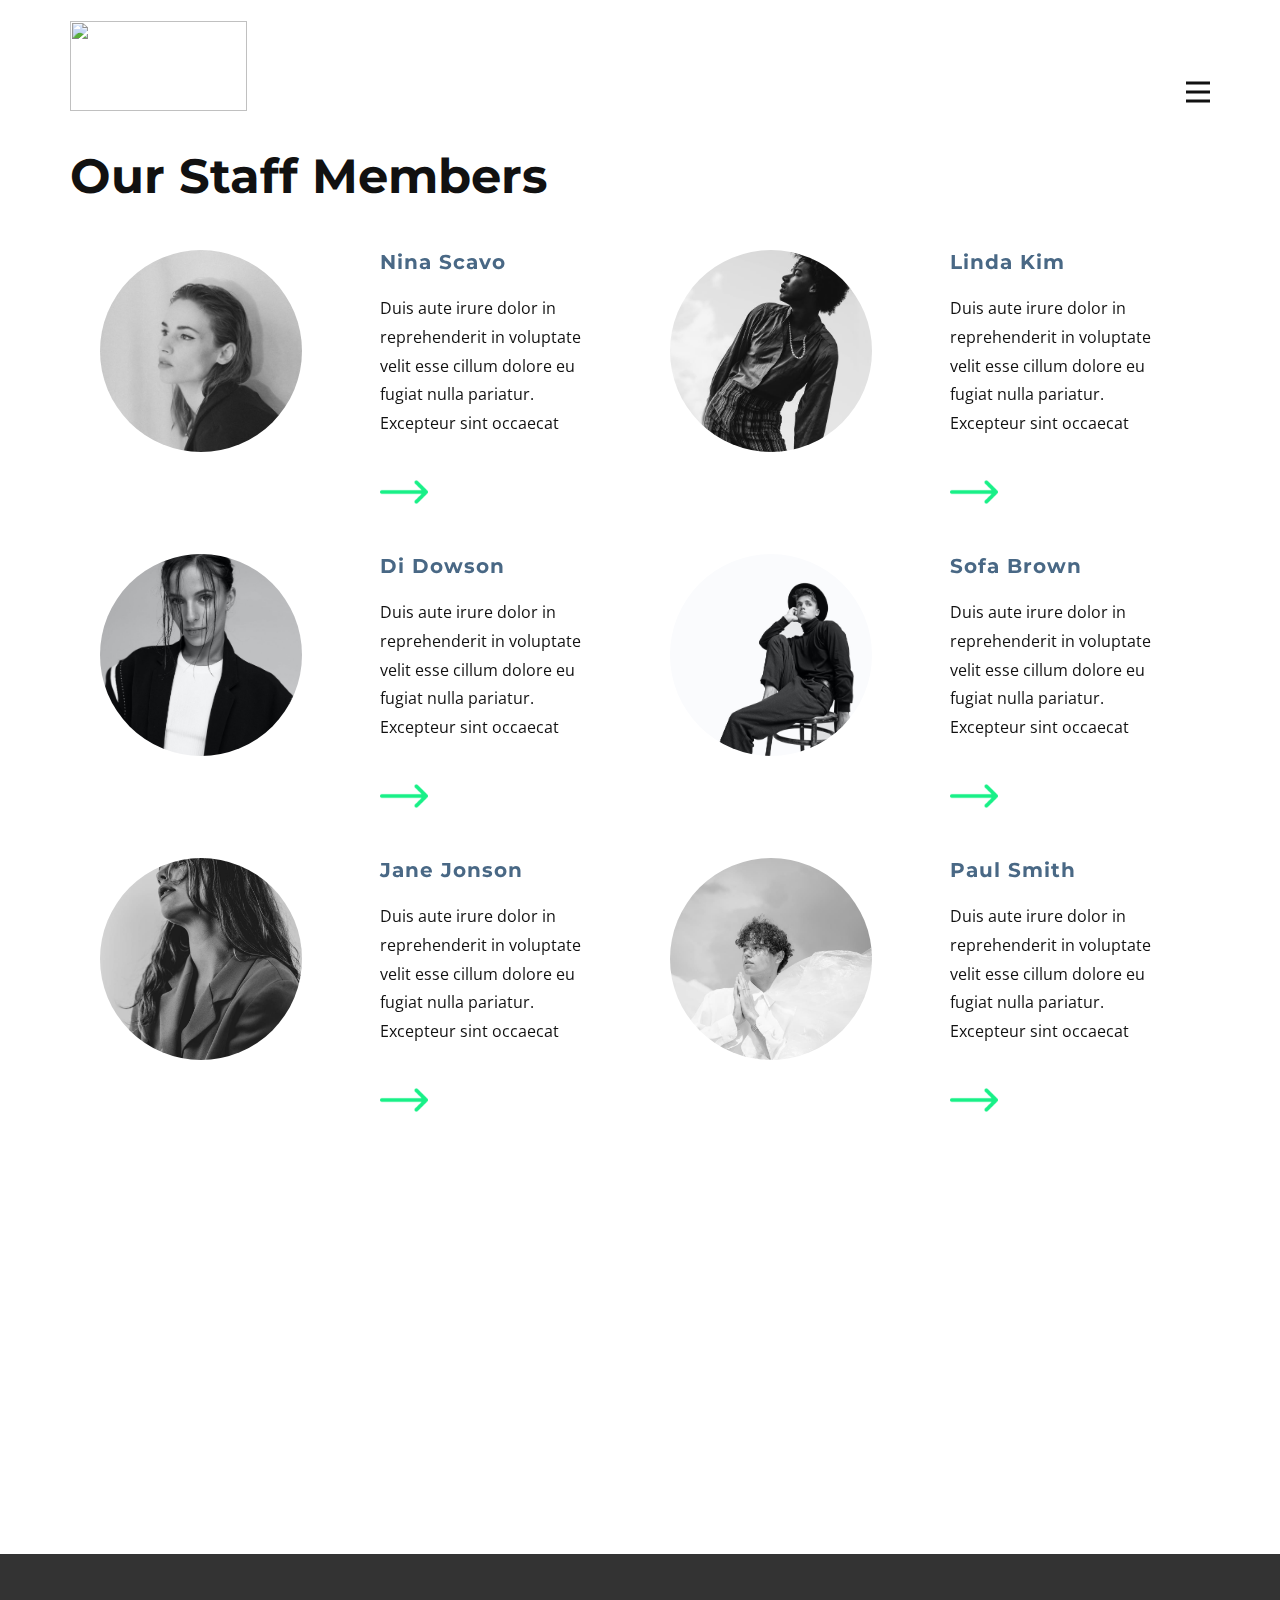
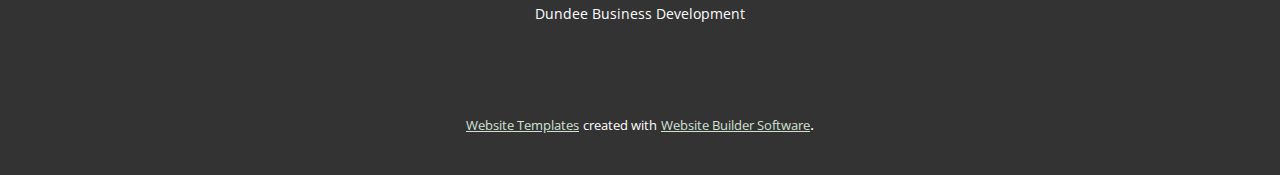
==== About.html @ 6e5a9475 "Dundee and angus college web dundee business dev" ====
<!DOCTYPE html>
<html style="font-size: 16px;" lang="en"><head>
    <meta name="viewport" content="width=device-width, initial-scale=1.0">
    <meta charset="utf-8">
    <meta name="keywords" content="Our Staff Members">
    <meta name="description" content="">
    <title>About</title>
    <link rel="stylesheet" href="nicepage.css" media="screen">
<link rel="stylesheet" href="About.css" media="screen">
    <script class="u-script" type="text/javascript" src="jquery-1.9.1.min.js" defer=""></script>
    <script class="u-script" type="text/javascript" src="nicepage.js" defer=""></script>
    <meta name="generator" content="Nicepage 6.5.8, nicepage.com">
    <link id="u-theme-google-font" rel="stylesheet" href="https://fonts.googleapis.com/css?family=Montserrat:100,100i,200,200i,300,300i,400,400i,500,500i,600,600i,700,700i,800,800i,900,900i|Open+Sans:300,300i,400,400i,500,500i,600,600i,700,700i,800,800i">
    <link id="u-page-google-font" rel="stylesheet" href="https://fonts.googleapis.com/css?family=Montserrat:100,100i,200,200i,300,300i,400,400i,500,500i,600,600i,700,700i,800,800i,900,900i">
    
    
    
    
    <script type="application/ld+json">{
		"@context": "http://schema.org",
		"@type": "Organization",
		"name": "DundeeBusinessDev",
		"logo": "#"
}</script>
    <meta name="theme-color" content="#537459">
    <meta property="og:title" content="About">
    <meta property="og:description" content="">
    <meta property="og:type" content="website">
  <meta data-intl-tel-input-cdn-path="intlTelInput/"></head>
  <body data-path-to-root="./" data-include-products="false" class="u-body u-xl-mode" data-lang="en"><header class="u-clearfix u-header u-header" id="sec-abe3"><div class="u-clearfix u-sheet u-sheet-1">
        <a href="https://nicepage.com" class="u-image u-logo u-image-1" data-image-width="707" data-image-height="357">
          <img src="#" class="u-logo-image u-logo-image-1">
        </a>
        <nav class="u-menu u-menu-hamburger u-offcanvas u-menu-1" data-responsive-from="XL">
          <div class="menu-collapse" style="font-size: 1rem; letter-spacing: 0px; font-weight: 700;">
            <a class="u-button-style u-custom-border u-custom-border-color u-custom-borders u-custom-left-right-menu-spacing u-custom-padding-bottom u-custom-text-color u-custom-text-hover-color u-custom-top-bottom-menu-spacing u-nav-link u-text-active-palette-1-base u-text-hover-palette-2-base" href="#">
              <svg class="u-svg-link" viewBox="0 0 24 24"><use xlink:href="#menu-hamburger"></use></svg>
              <svg class="u-svg-content" version="1.1" id="menu-hamburger" viewBox="0 0 16 16" x="0px" y="0px" xmlns:xlink="http://www.w3.org/1999/xlink" xmlns="http://www.w3.org/2000/svg"><g><rect y="1" width="16" height="2"></rect><rect y="7" width="16" height="2"></rect><rect y="13" width="16" height="2"></rect>
</g></svg>
            </a>
          </div>
          <div class="u-nav-container">
            <ul class="u-nav u-spacing-20 u-unstyled u-nav-1"><li class="u-nav-item"><a class="u-button-style u-nav-link u-text-active-palette-1-base u-text-grey-90 u-text-hover-palette-2-base" href="Home.html" style="padding: 10px;">Home</a>
</li><li class="u-nav-item"><a class="u-button-style u-nav-link u-text-active-palette-1-base u-text-grey-90 u-text-hover-palette-2-base" href="About.html" style="padding: 10px;">About</a>
</li><li class="u-nav-item"><a class="u-button-style u-nav-link u-text-active-palette-1-base u-text-grey-90 u-text-hover-palette-2-base" href="Contact.html" style="padding: 10px;">Contact</a>
</li></ul>
          </div>
          <div class="u-nav-container-collapse">
            <div class="u-black u-container-style u-inner-container-layout u-opacity u-opacity-95 u-sidenav">
              <div class="u-inner-container-layout u-sidenav-overflow">
                <div class="u-menu-close"></div>
                <ul class="u-align-center u-nav u-popupmenu-items u-unstyled u-nav-2"><li class="u-nav-item"><a class="u-button-style u-nav-link" href="Home.html">Home</a>
</li><li class="u-nav-item"><a class="u-button-style u-nav-link" href="About.html">About</a>
</li><li class="u-nav-item"><a class="u-button-style u-nav-link" href="Contact.html">Contact</a>
</li></ul>
              </div>
            </div>
            <div class="u-black u-menu-overlay u-opacity u-opacity-70"></div>
          </div>
        </nav>
      </div></header>
    <section class="u-align-center u-clearfix u-section-1" id="carousel_723b">
      <div class="u-clearfix u-sheet u-sheet-1">
        <h1 class="u-text u-text-default u-text-1">Our Staff Members</h1>
        <div class="u-expanded-width u-list u-list-1">
          <div class="u-repeater u-repeater-1">
            <div class="u-container-style u-list-item u-repeater-item" data-animation-name="flipIn" data-animation-duration="2000" data-animation-direction="X">
              <div class="u-container-layout u-similar-container u-container-layout-1">
                <div alt="" class="u-image u-image-circle u-image-1" data-image-width="864" data-image-height="1080"></div>
                <div class="u-container-style u-expanded-width-lg u-expanded-width-md u-expanded-width-sm u-expanded-width-xs u-group u-shape-rectangle u-group-1">
                  <div class="u-container-layout u-valign-middle u-container-layout-2">
                    <h4 class="u-custom-font u-font-montserrat u-text u-text-palette-4-base u-text-2">Nina Scavo</h4>
                    <p class="u-text u-text-3">Duis aute irure dolor in reprehenderit in voluptate velit esse cillum dolore eu fugiat nulla pariatur. Excepteur sint occaecat</p><span class="u-file-icon u-icon u-text-palette-4-base u-icon-1" data-animation-name="" data-animation-duration="0" data-animation-delay="0" data-animation-direction=""><img src="images/545682-1b494265.png" alt=""></span>
                  </div>
                </div>
              </div>
            </div>
            <div class="u-container-style u-list-item u-repeater-item" data-animation-name="flipIn" data-animation-duration="2000" data-animation-direction="X">
              <div class="u-container-layout u-similar-container u-container-layout-3">
                <div alt="" class="u-image u-image-circle u-image-2" data-image-width="563" data-image-height="750"></div>
                <div class="u-container-style u-expanded-width-lg u-expanded-width-md u-expanded-width-sm u-expanded-width-xs u-group u-shape-rectangle u-group-2">
                  <div class="u-container-layout u-valign-middle u-container-layout-4">
                    <h4 class="u-custom-font u-font-montserrat u-text u-text-palette-4-base u-text-4">Linda Kim</h4>
                    <p class="u-text u-text-5">Duis aute irure dolor in reprehenderit in voluptate velit esse cillum dolore eu fugiat nulla pariatur. Excepteur sint occaecat</p><span class="u-file-icon u-icon u-text-palette-4-base u-icon-2"><img src="images/545682-1b494265.png" alt=""></span>
                  </div>
                </div>
              </div>
            </div>
            <div class="u-container-style u-list-item u-repeater-item" data-animation-name="flipIn" data-animation-duration="2000" data-animation-direction="X">
              <div class="u-container-layout u-similar-container u-container-layout-5">
                <div alt="" class="u-image u-image-circle u-image-3" data-image-width="1001" data-image-height="1500"></div>
                <div class="u-container-style u-expanded-width-lg u-expanded-width-md u-expanded-width-sm u-expanded-width-xs u-group u-shape-rectangle u-group-3">
                  <div class="u-container-layout u-valign-middle u-container-layout-6">
                    <h4 class="u-custom-font u-font-montserrat u-text u-text-palette-4-base u-text-6">Di Dowson</h4>
                    <p class="u-text u-text-7">Duis aute irure dolor in reprehenderit in voluptate velit esse cillum dolore eu fugiat nulla pariatur. Excepteur sint occaecat</p><span class="u-file-icon u-icon u-text-palette-4-base u-icon-3" data-animation-name="" data-animation-duration="0" data-animation-delay="0" data-animation-direction=""><img src="images/545682-1b494265.png" alt=""></span>
                  </div>
                </div>
              </div>
            </div>
            <div class="u-container-style u-list-item u-repeater-item" data-animation-name="flipIn" data-animation-duration="2000" data-animation-direction="X">
              <div class="u-container-layout u-similar-container u-container-layout-7">
                <div alt="" class="u-image u-image-circle u-image-4" data-image-width="1642" data-image-height="1080"></div>
                <div class="u-container-style u-expanded-width-lg u-expanded-width-md u-expanded-width-sm u-expanded-width-xs u-group u-shape-rectangle u-group-4">
                  <div class="u-container-layout u-valign-middle u-container-layout-8">
                    <h4 class="u-custom-font u-font-montserrat u-text u-text-palette-4-base u-text-8">Sofa Brown</h4>
                    <p class="u-text u-text-9">Duis aute irure dolor in reprehenderit in voluptate velit esse cillum dolore eu fugiat nulla pariatur. Excepteur sint occaecat</p><span class="u-file-icon u-icon u-text-palette-4-base u-icon-4" data-animation-name="" data-animation-duration="0" data-animation-delay="0" data-animation-direction=""><img src="images/545682-1b494265.png" alt=""></span>
                  </div>
                </div>
              </div>
            </div>
            <div class="u-container-style u-list-item u-repeater-item" data-animation-name="flipIn" data-animation-duration="2000" data-animation-direction="X">
              <div class="u-container-layout u-similar-container u-container-layout-9">
                <div alt="" class="u-image u-image-circle u-image-5" data-image-width="720" data-image-height="1080"></div>
                <div class="u-container-style u-expanded-width-lg u-expanded-width-md u-expanded-width-sm u-expanded-width-xs u-group u-shape-rectangle u-group-5">
                  <div class="u-container-layout u-valign-middle u-container-layout-10">
                    <h4 class="u-custom-font u-font-montserrat u-text u-text-palette-4-base u-text-10">Jane Jonson</h4>
                    <p class="u-text u-text-11">Duis aute irure dolor in reprehenderit in voluptate velit esse cillum dolore eu fugiat nulla pariatur. Excepteur sint occaecat</p><span class="u-file-icon u-icon u-text-palette-4-base u-icon-5" data-animation-name="" data-animation-duration="0" data-animation-delay="0" data-animation-direction=""><img src="images/545682-1b494265.png" alt=""></span>
                  </div>
                </div>
              </div>
            </div>
            <div class="u-container-style u-list-item u-repeater-item" data-animation-name="flipIn" data-animation-duration="2000" data-animation-direction="X">
              <div class="u-container-layout u-similar-container u-container-layout-11">
                <div alt="" class="u-image u-image-circle u-image-6" data-image-width="720" data-image-height="1080"></div>
                <div class="u-container-style u-expanded-width-lg u-expanded-width-md u-expanded-width-sm u-expanded-width-xs u-group u-shape-rectangle u-group-6">
                  <div class="u-container-layout u-valign-middle u-container-layout-12">
                    <h4 class="u-custom-font u-font-montserrat u-text u-text-palette-4-base u-text-12">Paul Smith</h4>
                    <p class="u-text u-text-13">Duis aute irure dolor in reprehenderit in voluptate velit esse cillum dolore eu fugiat nulla pariatur. Excepteur sint occaecat</p><span class="u-file-icon u-icon u-text-palette-4-base u-icon-6" data-animation-name="" data-animation-duration="0" data-animation-delay="0" data-animation-direction=""><img src="images/545682-1b494265.png" alt=""></span>
                  </div>
                </div>
              </div>
            </div>
          </div>
        </div>
      </div>
    </section>
    <section class="u-clearfix u-section-2" id="sec-4dc0">
      <div class="u-clearfix u-sheet u-sheet-1"></div>
    </section>
    
    
    
    <footer class="u-align-center u-clearfix u-footer u-grey-80 u-footer" id="sec-b559"><div class="u-clearfix u-sheet u-valign-middle u-sheet-1">
        <p class="u-small-text u-text u-text-variant u-text-1">Dundee Business Development</p>
      </div></footer>
    <section class="u-backlink u-clearfix u-grey-80">
      <a class="u-link" href="https://nicepage.com/website-templates" target="_blank">
        <span>Website Templates</span>
      </a>
      <p class="u-text">
        <span>created with</span>
      </p>
      <a class="u-link" href="" target="_blank">
        <span>Website Builder Software</span>
      </a>. 
    </section>
  
</body></html>
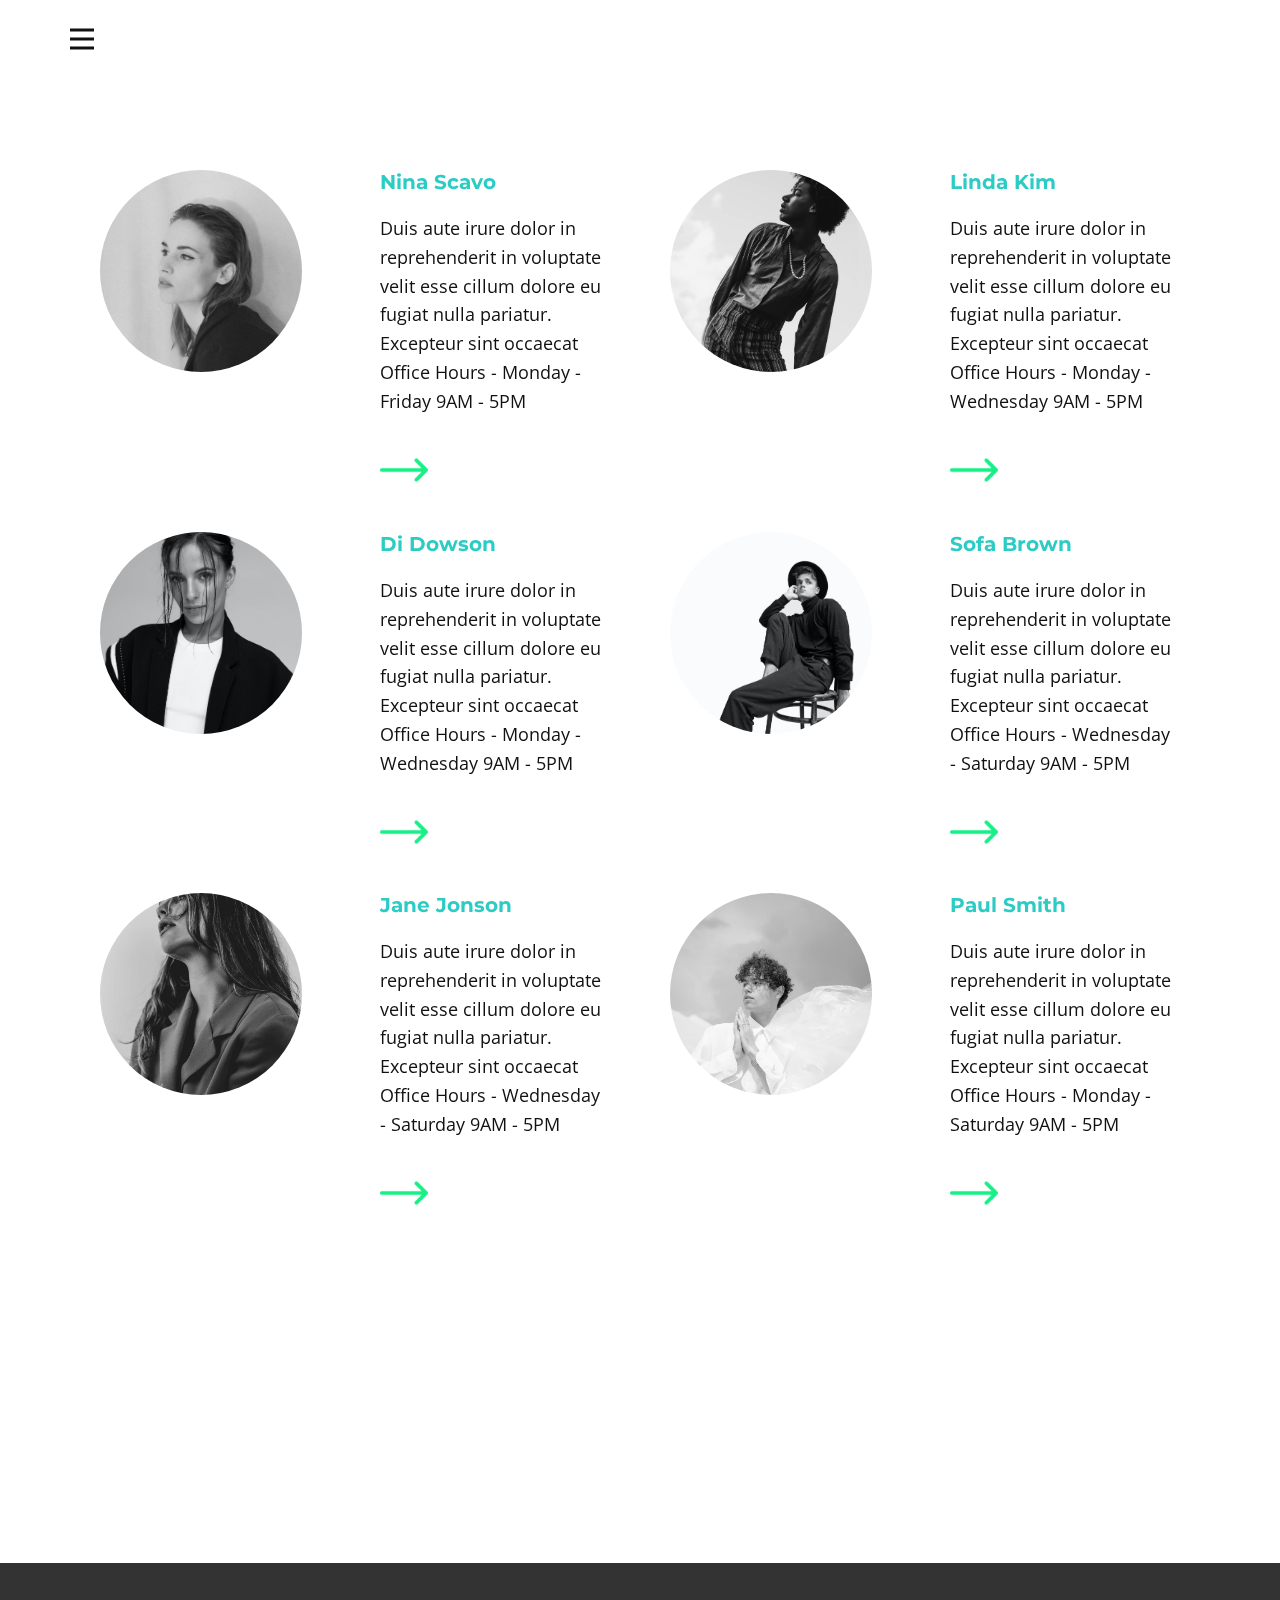
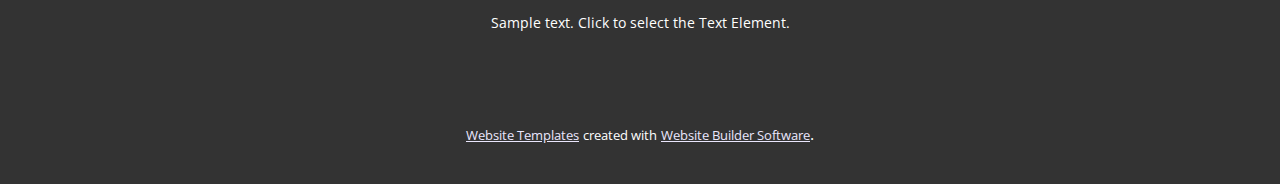
==== commit 2d2bef58: "Web page" ====
--- a/About.html
+++ b/About.html
@@ -2,15 +2,15 @@
 <html style="font-size: 16px;" lang="en"><head>
     <meta name="viewport" content="width=device-width, initial-scale=1.0">
     <meta charset="utf-8">
-    <meta name="keywords" content="Our Staff Members">
+    <meta name="keywords" content="">
     <meta name="description" content="">
     <title>About</title>
     <link rel="stylesheet" href="nicepage.css" media="screen">
 <link rel="stylesheet" href="About.css" media="screen">
     <script class="u-script" type="text/javascript" src="jquery-1.9.1.min.js" defer=""></script>
     <script class="u-script" type="text/javascript" src="nicepage.js" defer=""></script>
-    <meta name="generator" content="Nicepage 6.5.8, nicepage.com">
-    <link id="u-theme-google-font" rel="stylesheet" href="https://fonts.googleapis.com/css?family=Montserrat:100,100i,200,200i,300,300i,400,400i,500,500i,600,600i,700,700i,800,800i,900,900i|Open+Sans:300,300i,400,400i,500,500i,600,600i,700,700i,800,800i">
+    <meta name="generator" content="Nicepage 6.5.9, nicepage.com">
+    <link id="u-theme-google-font" rel="stylesheet" href="https://fonts.googleapis.com/css?family=Roboto:100,100i,300,300i,400,400i,500,500i,700,700i,900,900i|Open+Sans:300,300i,400,400i,500,500i,600,600i,700,700i,800,800i">
     <link id="u-page-google-font" rel="stylesheet" href="https://fonts.googleapis.com/css?family=Montserrat:100,100i,200,200i,300,300i,400,400i,500,500i,600,600i,700,700i,800,800i,900,900i">
     
     
@@ -19,30 +19,25 @@
     <script type="application/ld+json">{
 		"@context": "http://schema.org",
 		"@type": "Organization",
-		"name": "DundeeBusinessDev",
-		"logo": "#"
+		"name": ""
 }</script>
-    <meta name="theme-color" content="#537459">
+    <meta name="theme-color" content="#411ae7">
     <meta property="og:title" content="About">
-    <meta property="og:description" content="">
     <meta property="og:type" content="website">
   <meta data-intl-tel-input-cdn-path="intlTelInput/"></head>
-  <body data-path-to-root="./" data-include-products="false" class="u-body u-xl-mode" data-lang="en"><header class="u-clearfix u-header u-header" id="sec-abe3"><div class="u-clearfix u-sheet u-sheet-1">
-        <a href="https://nicepage.com" class="u-image u-logo u-image-1" data-image-width="707" data-image-height="357">
-          <img src="#" class="u-logo-image u-logo-image-1">
-        </a>
+  <body data-path-to-root="./" data-include-products="false" class="u-body u-xl-mode" data-lang="en"><header class="u-clearfix u-container-align-left u-header u-header" id="sec-204b"><div class="u-clearfix u-sheet u-sheet-1">
         <nav class="u-menu u-menu-hamburger u-offcanvas u-menu-1" data-responsive-from="XL">
-          <div class="menu-collapse" style="font-size: 1rem; letter-spacing: 0px; font-weight: 700;">
-            <a class="u-button-style u-custom-border u-custom-border-color u-custom-borders u-custom-left-right-menu-spacing u-custom-padding-bottom u-custom-text-color u-custom-text-hover-color u-custom-top-bottom-menu-spacing u-nav-link u-text-active-palette-1-base u-text-hover-palette-2-base" href="#">
+          <div class="menu-collapse" style="font-size: 1rem; letter-spacing: 0px;">
+            <a class="u-button-style u-custom-left-right-menu-spacing u-custom-padding-bottom u-custom-text-active-color u-custom-text-hover-color u-custom-top-bottom-menu-spacing u-nav-link u-text-active-palette-1-base u-text-hover-palette-2-base" href="#">
               <svg class="u-svg-link" viewBox="0 0 24 24"><use xlink:href="#menu-hamburger"></use></svg>
               <svg class="u-svg-content" version="1.1" id="menu-hamburger" viewBox="0 0 16 16" x="0px" y="0px" xmlns:xlink="http://www.w3.org/1999/xlink" xmlns="http://www.w3.org/2000/svg"><g><rect y="1" width="16" height="2"></rect><rect y="7" width="16" height="2"></rect><rect y="13" width="16" height="2"></rect>
 </g></svg>
             </a>
           </div>
           <div class="u-nav-container">
-            <ul class="u-nav u-spacing-20 u-unstyled u-nav-1"><li class="u-nav-item"><a class="u-button-style u-nav-link u-text-active-palette-1-base u-text-grey-90 u-text-hover-palette-2-base" href="Home.html" style="padding: 10px;">Home</a>
-</li><li class="u-nav-item"><a class="u-button-style u-nav-link u-text-active-palette-1-base u-text-grey-90 u-text-hover-palette-2-base" href="About.html" style="padding: 10px;">About</a>
-</li><li class="u-nav-item"><a class="u-button-style u-nav-link u-text-active-palette-1-base u-text-grey-90 u-text-hover-palette-2-base" href="Contact.html" style="padding: 10px;">Contact</a>
+            <ul class="u-nav u-unstyled u-nav-1"><li class="u-nav-item"><a class="u-button-style u-nav-link u-text-active-palette-1-light-2 u-text-hover-palette-1-light-1" href="Home.html" style="padding: 10px 20px;">Home</a>
+</li><li class="u-nav-item"><a class="u-button-style u-nav-link u-text-active-palette-1-light-2 u-text-hover-palette-1-light-1" href="About.html" style="padding: 10px 20px;">About</a>
+</li><li class="u-nav-item"><a class="u-button-style u-nav-link u-text-active-palette-1-light-2 u-text-hover-palette-1-light-1" href="Contact-Us.html" style="padding: 10px 20px;">Contact Us</a>
 </li></ul>
           </div>
           <div class="u-nav-container-collapse">
@@ -51,7 +46,7 @@
                 <div class="u-menu-close"></div>
                 <ul class="u-align-center u-nav u-popupmenu-items u-unstyled u-nav-2"><li class="u-nav-item"><a class="u-button-style u-nav-link" href="Home.html">Home</a>
 </li><li class="u-nav-item"><a class="u-button-style u-nav-link" href="About.html">About</a>
-</li><li class="u-nav-item"><a class="u-button-style u-nav-link" href="Contact.html">Contact</a>
+</li><li class="u-nav-item"><a class="u-button-style u-nav-link" href="Contact-Us.html">Contact Us</a>
 </li></ul>
               </div>
             </div>
@@ -59,18 +54,18 @@
           </div>
         </nav>
       </div></header>
-    <section class="u-align-center u-clearfix u-section-1" id="carousel_723b">
+    <section class="u-align-center u-clearfix u-section-1" id="carousel_9b79">
       <div class="u-clearfix u-sheet u-sheet-1">
-        <h1 class="u-text u-text-default u-text-1">Our Staff Members</h1>
         <div class="u-expanded-width u-list u-list-1">
           <div class="u-repeater u-repeater-1">
             <div class="u-container-style u-list-item u-repeater-item" data-animation-name="flipIn" data-animation-duration="2000" data-animation-direction="X">
               <div class="u-container-layout u-similar-container u-container-layout-1">
                 <div alt="" class="u-image u-image-circle u-image-1" data-image-width="864" data-image-height="1080"></div>
                 <div class="u-container-style u-expanded-width-lg u-expanded-width-md u-expanded-width-sm u-expanded-width-xs u-group u-shape-rectangle u-group-1">
-                  <div class="u-container-layout u-valign-middle u-container-layout-2">
-                    <h4 class="u-custom-font u-font-montserrat u-text u-text-palette-4-base u-text-2">Nina Scavo</h4>
-                    <p class="u-text u-text-3">Duis aute irure dolor in reprehenderit in voluptate velit esse cillum dolore eu fugiat nulla pariatur. Excepteur sint occaecat</p><span class="u-file-icon u-icon u-text-palette-4-base u-icon-1" data-animation-name="" data-animation-duration="0" data-animation-delay="0" data-animation-direction=""><img src="images/545682-1b494265.png" alt=""></span>
+                  <div class="u-container-layout u-container-layout-2">
+                    <h4 class="u-custom-font u-font-montserrat u-text u-text-palette-4-base u-text-1">Nina Scavo</h4>
+                    <p class="u-text u-text-2">Duis aute irure dolor in reprehenderit in voluptate velit esse cillum dolore eu fugiat nulla pariatur. Excepteur sint occaecat<br>Office Hours - Monday - Friday 9AM - 5PM
+                    </p><span class="u-file-icon u-icon u-text-palette-4-base u-icon-1" data-animation-name="" data-animation-duration="0" data-animation-delay="0" data-animation-direction=""><img src="images/545682-1b494265.png" alt=""></span>
                   </div>
                 </div>
               </div>
@@ -79,9 +74,10 @@
               <div class="u-container-layout u-similar-container u-container-layout-3">
                 <div alt="" class="u-image u-image-circle u-image-2" data-image-width="563" data-image-height="750"></div>
                 <div class="u-container-style u-expanded-width-lg u-expanded-width-md u-expanded-width-sm u-expanded-width-xs u-group u-shape-rectangle u-group-2">
-                  <div class="u-container-layout u-valign-middle u-container-layout-4">
-                    <h4 class="u-custom-font u-font-montserrat u-text u-text-palette-4-base u-text-4">Linda Kim</h4>
-                    <p class="u-text u-text-5">Duis aute irure dolor in reprehenderit in voluptate velit esse cillum dolore eu fugiat nulla pariatur. Excepteur sint occaecat</p><span class="u-file-icon u-icon u-text-palette-4-base u-icon-2"><img src="images/545682-1b494265.png" alt=""></span>
+                  <div class="u-container-layout u-container-layout-4">
+                    <h4 class="u-custom-font u-font-montserrat u-text u-text-palette-4-base u-text-3">Linda Kim</h4>
+                    <p class="u-text u-text-4">Duis aute irure dolor in reprehenderit in voluptate velit esse cillum dolore eu fugiat nulla pariatur. Excepteur sint occaecat<br>Office Hours - Monday - Wednesday 9AM - 5PM
+                    </p><span class="u-file-icon u-icon u-text-palette-4-base u-icon-2"><img src="images/545682-1b494265.png" alt=""></span>
                   </div>
                 </div>
               </div>
@@ -90,9 +86,10 @@
               <div class="u-container-layout u-similar-container u-container-layout-5">
                 <div alt="" class="u-image u-image-circle u-image-3" data-image-width="1001" data-image-height="1500"></div>
                 <div class="u-container-style u-expanded-width-lg u-expanded-width-md u-expanded-width-sm u-expanded-width-xs u-group u-shape-rectangle u-group-3">
-                  <div class="u-container-layout u-valign-middle u-container-layout-6">
-                    <h4 class="u-custom-font u-font-montserrat u-text u-text-palette-4-base u-text-6">Di Dowson</h4>
-                    <p class="u-text u-text-7">Duis aute irure dolor in reprehenderit in voluptate velit esse cillum dolore eu fugiat nulla pariatur. Excepteur sint occaecat</p><span class="u-file-icon u-icon u-text-palette-4-base u-icon-3" data-animation-name="" data-animation-duration="0" data-animation-delay="0" data-animation-direction=""><img src="images/545682-1b494265.png" alt=""></span>
+                  <div class="u-container-layout u-container-layout-6">
+                    <h4 class="u-custom-font u-font-montserrat u-text u-text-palette-4-base u-text-5">Di Dowson</h4>
+                    <p class="u-text u-text-6">Duis aute irure dolor in reprehenderit in voluptate velit esse cillum dolore eu fugiat nulla pariatur. Excepteur sint occaecat<br>Office Hours - Monday - Wednesday 9AM - 5PM<br>
+                    </p><span class="u-file-icon u-icon u-text-palette-4-base u-icon-3" data-animation-name="" data-animation-duration="0" data-animation-delay="0" data-animation-direction=""><img src="images/545682-1b494265.png" alt=""></span>
                   </div>
                 </div>
               </div>
@@ -101,9 +98,10 @@
               <div class="u-container-layout u-similar-container u-container-layout-7">
                 <div alt="" class="u-image u-image-circle u-image-4" data-image-width="1642" data-image-height="1080"></div>
                 <div class="u-container-style u-expanded-width-lg u-expanded-width-md u-expanded-width-sm u-expanded-width-xs u-group u-shape-rectangle u-group-4">
-                  <div class="u-container-layout u-valign-middle u-container-layout-8">
-                    <h4 class="u-custom-font u-font-montserrat u-text u-text-palette-4-base u-text-8">Sofa Brown</h4>
-                    <p class="u-text u-text-9">Duis aute irure dolor in reprehenderit in voluptate velit esse cillum dolore eu fugiat nulla pariatur. Excepteur sint occaecat</p><span class="u-file-icon u-icon u-text-palette-4-base u-icon-4" data-animation-name="" data-animation-duration="0" data-animation-delay="0" data-animation-direction=""><img src="images/545682-1b494265.png" alt=""></span>
+                  <div class="u-container-layout u-container-layout-8">
+                    <h4 class="u-custom-font u-font-montserrat u-text u-text-palette-4-base u-text-7">Sofa Brown</h4>
+                    <p class="u-text u-text-8">Duis aute irure dolor in reprehenderit in voluptate velit esse cillum dolore eu fugiat nulla pariatur. Excepteur sint occaecat<br>Office Hours - Wednesday - Saturday 9AM - 5PM<br>
+                    </p><span class="u-file-icon u-icon u-text-palette-4-base u-icon-4" data-animation-name="" data-animation-duration="0" data-animation-delay="0" data-animation-direction=""><img src="images/545682-1b494265.png" alt=""></span>
                   </div>
                 </div>
               </div>
@@ -112,9 +110,10 @@
               <div class="u-container-layout u-similar-container u-container-layout-9">
                 <div alt="" class="u-image u-image-circle u-image-5" data-image-width="720" data-image-height="1080"></div>
                 <div class="u-container-style u-expanded-width-lg u-expanded-width-md u-expanded-width-sm u-expanded-width-xs u-group u-shape-rectangle u-group-5">
-                  <div class="u-container-layout u-valign-middle u-container-layout-10">
-                    <h4 class="u-custom-font u-font-montserrat u-text u-text-palette-4-base u-text-10">Jane Jonson</h4>
-                    <p class="u-text u-text-11">Duis aute irure dolor in reprehenderit in voluptate velit esse cillum dolore eu fugiat nulla pariatur. Excepteur sint occaecat</p><span class="u-file-icon u-icon u-text-palette-4-base u-icon-5" data-animation-name="" data-animation-duration="0" data-animation-delay="0" data-animation-direction=""><img src="images/545682-1b494265.png" alt=""></span>
+                  <div class="u-container-layout u-container-layout-10">
+                    <h4 class="u-custom-font u-font-montserrat u-text u-text-palette-4-base u-text-9">Jane Jonson</h4>
+                    <p class="u-text u-text-10">Duis aute irure dolor in reprehenderit in voluptate velit esse cillum dolore eu fugiat nulla pariatur. Excepteur sint occaecat<br>Office Hours - Wednesday - Saturday 9AM - 5PM<br>
+                    </p><span class="u-file-icon u-icon u-text-palette-4-base u-icon-5" data-animation-name="" data-animation-duration="0" data-animation-delay="0" data-animation-direction=""><img src="images/545682-1b494265.png" alt=""></span>
                   </div>
                 </div>
               </div>
@@ -123,9 +122,10 @@
               <div class="u-container-layout u-similar-container u-container-layout-11">
                 <div alt="" class="u-image u-image-circle u-image-6" data-image-width="720" data-image-height="1080"></div>
                 <div class="u-container-style u-expanded-width-lg u-expanded-width-md u-expanded-width-sm u-expanded-width-xs u-group u-shape-rectangle u-group-6">
-                  <div class="u-container-layout u-valign-middle u-container-layout-12">
-                    <h4 class="u-custom-font u-font-montserrat u-text u-text-palette-4-base u-text-12">Paul Smith</h4>
-                    <p class="u-text u-text-13">Duis aute irure dolor in reprehenderit in voluptate velit esse cillum dolore eu fugiat nulla pariatur. Excepteur sint occaecat</p><span class="u-file-icon u-icon u-text-palette-4-base u-icon-6" data-animation-name="" data-animation-duration="0" data-animation-delay="0" data-animation-direction=""><img src="images/545682-1b494265.png" alt=""></span>
+                  <div class="u-container-layout u-container-layout-12">
+                    <h4 class="u-custom-font u-font-montserrat u-text u-text-palette-4-base u-text-11">Paul Smith</h4>
+                    <p class="u-text u-text-12">Duis aute irure dolor in reprehenderit in voluptate velit esse cillum dolore eu fugiat nulla pariatur. Excepteur sint occaecat<br>Office Hours - Monday - Saturday 9AM - 5PM<br>
+                    </p><span class="u-file-icon u-icon u-text-palette-4-base u-icon-6" data-animation-name="" data-animation-duration="0" data-animation-delay="0" data-animation-direction=""><img src="images/545682-1b494265.png" alt=""></span>
                   </div>
                 </div>
               </div>
@@ -134,14 +134,14 @@
         </div>
       </div>
     </section>
-    <section class="u-clearfix u-section-2" id="sec-4dc0">
+    <section class="u-clearfix u-section-2" id="sec-8585">
       <div class="u-clearfix u-sheet u-sheet-1"></div>
     </section>
     
     
     
-    <footer class="u-align-center u-clearfix u-footer u-grey-80 u-footer" id="sec-b559"><div class="u-clearfix u-sheet u-valign-middle u-sheet-1">
-        <p class="u-small-text u-text u-text-variant u-text-1">Dundee Business Development</p>
+    <footer class="u-align-center u-clearfix u-footer u-grey-80 u-footer" id="sec-9d95"><div class="u-clearfix u-sheet u-sheet-1">
+        <p class="u-small-text u-text u-text-variant u-text-1">Sample text. Click to select the Text Element.</p>
       </div></footer>
     <section class="u-backlink u-clearfix u-grey-80">
       <a class="u-link" href="https://nicepage.com/website-templates" target="_blank">
--- a/nicepage.css
+++ b/nicepage.css
@@ -25680,7 +25680,7 @@
 h4,
 h5,
 h6 {
-  font-family: Montserrat,sans-serif;
+  font-family: Roboto,sans-serif;
 }
 /*end-variables font-family*/
 /*begin-variables color*/
@@ -25704,7 +25704,7 @@
   font-family: 'Open Sans',sans-serif !important;
 }
 .u-custom-font.u-heading-font {
-  font-family: Montserrat,sans-serif !important;
+  font-family: Roboto,sans-serif !important;
 }
 /*end-variables font*/
 /*begin-variables colors*/
@@ -25755,14 +25755,14 @@
 .u-container-layout.u-container-layout.u-color-1-dark-3:before,
 .u-table-alt-color-1-dark-3 tr:nth-child(even) {
   color: #ffffff;
-  background-color: #29332b;
+  background-color: #2b2933;
 }
 .u-input.u-color-1-dark-3,
 .u-field-input.u-color-1-dark-3,
 .u-button-style.u-color-1-dark-3,
 .u-button-style.u-color-1-dark-3[class*="u-border-"] {
   color: #ffffff !important;
-  background-color: #29332b !important;
+  background-color: #2b2933 !important;
 }
 .u-button-style.u-color-1-dark-3:hover,
 .u-button-style.u-color-1-dark-3[class*="u-border-"]:hover,
@@ -25775,7 +25775,7 @@
 li.active > .u-button-style.u-button-style.u-color-1-dark-3,
 li.active > .u-button-style.u-button-style.u-color-1-dark-3[class*="u-border-"] {
   color: #ffffff !important;
-  background-color: #252e27 !important;
+  background-color: #27252e !important;
 }
 .u-hover-color-1-dark-3:hover,
 .u-hover-color-1-dark-3[class*="u-border-"]:hover,
@@ -25801,10 +25801,10 @@
 li.active > a.u-button-style.u-button-style.u-active-color-1-dark-3[class*="u-border-"],
 input.u-field-input.u-field-input.u-active-color-1-dark-3:checked {
   color: #ffffff !important;
-  background-color: #29332b !important;
+  background-color: #2b2933 !important;
 }
 a.u-link.u-hover-color-1-dark-3:hover {
-  color: #29332b !important;
+  color: #2b2933 !important;
 }
 .u-color-1-dark-2,
 .u-body.u-color-1-dark-2,
@@ -25816,14 +25816,14 @@
 .u-container-layout.u-container-layout.u-color-1-dark-2:before,
 .u-table-alt-color-1-dark-2 tr:nth-child(even) {
   color: #ffffff;
-  background-color: #537459;
+  background-color: #483f6f;
 }
 .u-input.u-color-1-dark-2,
 .u-field-input.u-color-1-dark-2,
 .u-button-style.u-color-1-dark-2,
 .u-button-style.u-color-1-dark-2[class*="u-border-"] {
   color: #ffffff !important;
-  background-color: #537459 !important;
+  background-color: #483f6f !important;
 }
 .u-button-style.u-color-1-dark-2:hover,
 .u-button-style.u-color-1-dark-2[class*="u-border-"]:hover,
@@ -25836,7 +25836,7 @@
 li.active > .u-button-style.u-button-style.u-color-1-dark-2,
 li.active > .u-button-style.u-button-style.u-color-1-dark-2[class*="u-border-"] {
   color: #ffffff !important;
-  background-color: #4b6850 !important;
+  background-color: #413964 !important;
 }
 .u-hover-color-1-dark-2:hover,
 .u-hover-color-1-dark-2[class*="u-border-"]:hover,
@@ -25862,10 +25862,10 @@
 li.active > a.u-button-style.u-button-style.u-active-color-1-dark-2[class*="u-border-"],
 input.u-field-input.u-field-input.u-active-color-1-dark-2:checked {
   color: #ffffff !important;
-  background-color: #537459 !important;
+  background-color: #483f6f !important;
 }
 a.u-link.u-hover-color-1-dark-2:hover {
-  color: #537459 !important;
+  color: #483f6f !important;
 }
 .u-color-1-dark-1,
 .u-body.u-color-1-dark-1,
@@ -25877,14 +25877,14 @@
 .u-container-layout.u-container-layout.u-color-1-dark-1:before,
 .u-table-alt-color-1-dark-1 tr:nth-child(even) {
   color: #ffffff;
-  background-color: #729578;
+  background-color: #503aab;
 }
 .u-input.u-color-1-dark-1,
 .u-field-input.u-color-1-dark-1,
 .u-button-style.u-color-1-dark-1,
 .u-button-style.u-color-1-dark-1[class*="u-border-"] {
   color: #ffffff !important;
-  background-color: #729578 !important;
+  background-color: #503aab !important;
 }
 .u-button-style.u-color-1-dark-1:hover,
 .u-button-style.u-color-1-dark-1[class*="u-border-"]:hover,
@@ -25897,7 +25897,7 @@
 li.active > .u-button-style.u-button-style.u-color-1-dark-1,
 li.active > .u-button-style.u-button-style.u-color-1-dark-1[class*="u-border-"] {
   color: #ffffff !important;
-  background-color: #66876b !important;
+  background-color: #48349a !important;
 }
 .u-hover-color-1-dark-1:hover,
 .u-hover-color-1-dark-1[class*="u-border-"]:hover,
@@ -25923,10 +25923,10 @@
 li.active > a.u-button-style.u-button-style.u-active-color-1-dark-1[class*="u-border-"],
 input.u-field-input.u-field-input.u-active-color-1-dark-1:checked {
   color: #ffffff !important;
-  background-color: #729578 !important;
+  background-color: #503aab !important;
 }
 a.u-link.u-hover-color-1-dark-1:hover {
-  color: #729578 !important;
+  color: #503aab !important;
 }
 .u-color-1,
 .u-body.u-color-1,
@@ -25938,14 +25938,14 @@
 .u-container-layout.u-container-layout.u-color-1:before,
 .u-table-alt-color-1 tr:nth-child(even) {
   color: #ffffff;
-  background-color: #94b79a;
+  background-color: #411ae7;
 }
 .u-input.u-color-1,
 .u-field-input.u-color-1,
 .u-button-style.u-color-1,
 .u-button-style.u-color-1[class*="u-border-"] {
   color: #ffffff !important;
-  background-color: #94b79a !important;
+  background-color: #411ae7 !important;
 }
 .u-button-style.u-color-1:hover,
 .u-button-style.u-color-1[class*="u-border-"]:hover,
@@ -25958,7 +25958,7 @@
 li.active > .u-button-style.u-button-style.u-color-1,
 li.active > .u-button-style.u-button-style.u-color-1[class*="u-border-"] {
   color: #ffffff !important;
-  background-color: #80aa87 !important;
+  background-color: #3a16d1 !important;
 }
 .u-hover-color-1:hover,
 .u-hover-color-1[class*="u-border-"]:hover,
@@ -25984,10 +25984,10 @@
 li.active > a.u-button-style.u-button-style.u-active-color-1[class*="u-border-"],
 input.u-field-input.u-field-input.u-active-color-1:checked {
   color: #ffffff !important;
-  background-color: #94b79a !important;
+  background-color: #411ae7 !important;
 }
 a.u-link.u-hover-color-1:hover {
-  color: #94b79a !important;
+  color: #411ae7 !important;
 }
 .u-color-1-light-1,
 .u-body.u-color-1-light-1,
@@ -25998,15 +25998,15 @@
 .u-color-1-light-1.u-sidenav:before,
 .u-container-layout.u-container-layout.u-color-1-light-1:before,
 .u-table-alt-color-1-light-1 tr:nth-child(even) {
-  color: #111111;
-  background-color: #b1cdb6;
+  color: #ffffff;
+  background-color: #765aee;
 }
 .u-input.u-color-1-light-1,
 .u-field-input.u-color-1-light-1,
 .u-button-style.u-color-1-light-1,
 .u-button-style.u-color-1-light-1[class*="u-border-"] {
-  color: #111111 !important;
-  background-color: #b1cdb6 !important;
+  color: #ffffff !important;
+  background-color: #765aee !important;
 }
 .u-button-style.u-color-1-light-1:hover,
 .u-button-style.u-color-1-light-1[class*="u-border-"]:hover,
@@ -26018,8 +26018,8 @@
 .u-button-style.u-button-style.u-color-1-light-1[class*="u-border-"].active,
 li.active > .u-button-style.u-button-style.u-color-1-light-1,
 li.active > .u-button-style.u-button-style.u-color-1-light-1[class*="u-border-"] {
-  color: #111111 !important;
-  background-color: #9abea0 !important;
+  color: #ffffff !important;
+  background-color: #5d3ceb !important;
 }
 .u-hover-color-1-light-1:hover,
 .u-hover-color-1-light-1[class*="u-border-"]:hover,
@@ -26044,11 +26044,11 @@
 li.active > a.u-button-style.u-button-style.u-active-color-1-light-1,
 li.active > a.u-button-style.u-button-style.u-active-color-1-light-1[class*="u-border-"],
 input.u-field-input.u-field-input.u-active-color-1-light-1:checked {
-  color: #111111 !important;
-  background-color: #b1cdb6 !important;
+  color: #ffffff !important;
+  background-color: #765aee !important;
 }
 a.u-link.u-hover-color-1-light-1:hover {
-  color: #b1cdb6 !important;
+  color: #765aee !important;
 }
 .u-color-1-light-2,
 .u-body.u-color-1-light-2,
@@ -26059,15 +26059,15 @@
 .u-color-1-light-2.u-sidenav:before,
 .u-container-layout.u-container-layout.u-color-1-light-2:before,
 .u-table-alt-color-1-light-2 tr:nth-child(even) {
-  color: #111111;
-  background-color: #d1e2d4;
+  color: #ffffff;
+  background-color: #af9ef5;
 }
 .u-input.u-color-1-light-2,
 .u-field-input.u-color-1-light-2,
 .u-button-style.u-color-1-light-2,
 .u-button-style.u-color-1-light-2[class*="u-border-"] {
-  color: #111111 !important;
-  background-color: #d1e2d4 !important;
+  color: #ffffff !important;
+  background-color: #af9ef5 !important;
 }
 .u-button-style.u-color-1-light-2:hover,
 .u-button-style.u-color-1-light-2[class*="u-border-"]:hover,
@@ -26079,8 +26079,8 @@
 .u-button-style.u-button-style.u-color-1-light-2[class*="u-border-"].active,
 li.active > .u-button-style.u-button-style.u-color-1-light-2,
 li.active > .u-button-style.u-button-style.u-color-1-light-2[class*="u-border-"] {
-  color: #111111 !important;
-  background-color: #b6d1bb !important;
+  color: #ffffff !important;
+  background-color: #9179f1 !important;
 }
 .u-hover-color-1-light-2:hover,
 .u-hover-color-1-light-2[class*="u-border-"]:hover,
@@ -26105,11 +26105,11 @@
 li.active > a.u-button-style.u-button-style.u-active-color-1-light-2,
 li.active > a.u-button-style.u-button-style.u-active-color-1-light-2[class*="u-border-"],
 input.u-field-input.u-field-input.u-active-color-1-light-2:checked {
-  color: #111111 !important;
-  background-color: #d1e2d4 !important;
+  color: #ffffff !important;
+  background-color: #af9ef5 !important;
 }
 a.u-link.u-hover-color-1-light-2:hover {
-  color: #d1e2d4 !important;
+  color: #af9ef5 !important;
 }
 .u-color-1-light-3,
 .u-body.u-color-1-light-3,
@@ -26121,14 +26121,14 @@
 .u-container-layout.u-container-layout.u-color-1-light-3:before,
 .u-table-alt-color-1-light-3 tr:nth-child(even) {
   color: #111111;
-  background-color: #f3f8f4;
+  background-color: #eae6fd;
 }
 .u-input.u-color-1-light-3,
 .u-field-input.u-color-1-light-3,
 .u-button-style.u-color-1-light-3,
 .u-button-style.u-color-1-light-3[class*="u-border-"] {
   color: #111111 !important;
-  background-color: #f3f8f4 !important;
+  background-color: #eae6fd !important;
 }
 .u-button-style.u-color-1-light-3:hover,
 .u-button-style.u-color-1-light-3[class*="u-border-"]:hover,
@@ -26141,7 +26141,7 @@
 li.active > .u-button-style.u-button-style.u-color-1-light-3,
 li.active > .u-button-style.u-button-style.u-color-1-light-3[class*="u-border-"] {
   color: #111111 !important;
-  background-color: #d4e6d8 !important;
+  background-color: #c4b9f9 !important;
 }
 .u-hover-color-1-light-3:hover,
 .u-hover-color-1-light-3[class*="u-border-"]:hover,
@@ -26167,10 +26167,10 @@
 li.active > a.u-button-style.u-button-style.u-active-color-1-light-3[class*="u-border-"],
 input.u-field-input.u-field-input.u-active-color-1-light-3:checked {
   color: #111111 !important;
-  background-color: #f3f8f4 !important;
+  background-color: #eae6fd !important;
 }
 a.u-link.u-hover-color-1-light-3:hover {
-  color: #f3f8f4 !important;
+  color: #eae6fd !important;
 }
 .u-color-1-base,
 .u-body.u-color-1-base,
@@ -26182,14 +26182,14 @@
 .u-container-layout.u-container-layout.u-color-1-base:before,
 .u-table-alt-color-1-base tr:nth-child(even) {
   color: #ffffff;
-  background-color: #537459;
+  background-color: #411ae7;
 }
 .u-input.u-color-1-base,
 .u-field-input.u-color-1-base,
 .u-button-style.u-color-1-base,
 .u-button-style.u-color-1-base[class*="u-border-"] {
   color: #ffffff !important;
-  background-color: #537459 !important;
+  background-color: #411ae7 !important;
 }
 .u-button-style.u-color-1-base:hover,
 .u-button-style.u-color-1-base[class*="u-border-"]:hover,
@@ -26202,7 +26202,7 @@
 li.active > .u-button-style.u-button-style.u-color-1-base,
 li.active > .u-button-style.u-button-style.u-color-1-base[class*="u-border-"] {
   color: #ffffff !important;
-  background-color: #4b6850 !important;
+  background-color: #3a16d1 !important;
 }
 .u-hover-color-1-base:hover,
 .u-hover-color-1-base[class*="u-border-"]:hover,
@@ -26228,10 +26228,10 @@
 li.active > a.u-button-style.u-button-style.u-active-color-1-base[class*="u-border-"],
 input.u-field-input.u-field-input.u-active-color-1-base:checked {
   color: #ffffff !important;
-  background-color: #537459 !important;
+  background-color: #411ae7 !important;
 }
 a.u-link.u-hover-color-1-base:hover {
-  color: #537459 !important;
+  color: #411ae7 !important;
 }
 .u-color-2-dark-3,
 .u-body.u-color-2-dark-3,
@@ -26304,14 +26304,14 @@
 .u-container-layout.u-container-layout.u-color-2-dark-2:before,
 .u-table-alt-color-2-dark-2 tr:nth-child(even) {
   color: #ffffff;
-  background-color: #6f4042;
+  background-color: #6b4748;
 }
 .u-input.u-color-2-dark-2,
 .u-field-input.u-color-2-dark-2,
 .u-button-style.u-color-2-dark-2,
 .u-button-style.u-color-2-dark-2[class*="u-border-"] {
   color: #ffffff !important;
-  background-color: #6f4042 !important;
+  background-color: #6b4748 !important;
 }
 .u-button-style.u-color-2-dark-2:hover,
 .u-button-style.u-color-2-dark-2[class*="u-border-"]:hover,
@@ -26324,7 +26324,7 @@
 li.active > .u-button-style.u-button-style.u-color-2-dark-2,
 li.active > .u-button-style.u-button-style.u-color-2-dark-2[class*="u-border-"] {
   color: #ffffff !important;
-  background-color: #643a3b !important;
+  background-color: #604041 !important;
 }
 .u-hover-color-2-dark-2:hover,
 .u-hover-color-2-dark-2[class*="u-border-"]:hover,
@@ -26350,10 +26350,10 @@
 li.active > a.u-button-style.u-button-style.u-active-color-2-dark-2[class*="u-border-"],
 input.u-field-input.u-field-input.u-active-color-2-dark-2:checked {
   color: #ffffff !important;
-  background-color: #6f4042 !important;
+  background-color: #6b4748 !important;
 }
 a.u-link.u-hover-color-2-dark-2:hover {
-  color: #6f4042 !important;
+  color: #6b4748 !important;
 }
 .u-color-2-dark-1,
 .u-body.u-color-2-dark-1,
@@ -26365,14 +26365,14 @@
 .u-container-layout.u-container-layout.u-color-2-dark-1:before,
 .u-table-alt-color-2-dark-1 tr:nth-child(even) {
   color: #ffffff;
-  background-color: #ab3b40;
+  background-color: #a35559;
 }
 .u-input.u-color-2-dark-1,
 .u-field-input.u-color-2-dark-1,
 .u-button-style.u-color-2-dark-1,
 .u-button-style.u-color-2-dark-1[class*="u-border-"] {
   color: #ffffff !important;
-  background-color: #ab3b40 !important;
+  background-color: #a35559 !important;
 }
 .u-button-style.u-color-2-dark-1:hover,
 .u-button-style.u-color-2-dark-1[class*="u-border-"]:hover,
@@ -26385,7 +26385,7 @@
 li.active > .u-button-style.u-button-style.u-color-2-dark-1,
 li.active > .u-button-style.u-button-style.u-color-2-dark-1[class*="u-border-"] {
   color: #ffffff !important;
-  background-color: #9a353a !important;
+  background-color: #934c50 !important;
 }
 .u-hover-color-2-dark-1:hover,
 .u-hover-color-2-dark-1[class*="u-border-"]:hover,
@@ -26411,10 +26411,10 @@
 li.active > a.u-button-style.u-button-style.u-active-color-2-dark-1[class*="u-border-"],
 input.u-field-input.u-field-input.u-active-color-2-dark-1:checked {
   color: #ffffff !important;
-  background-color: #ab3b40 !important;
+  background-color: #a35559 !important;
 }
 a.u-link.u-hover-color-2-dark-1:hover {
-  color: #ab3b40 !important;
+  color: #a35559 !important;
 }
 .u-color-2,
 .u-body.u-color-2,
@@ -26426,14 +26426,14 @@
 .u-container-layout.u-container-layout.u-color-2:before,
 .u-table-alt-color-2 tr:nth-child(even) {
   color: #ffffff;
-  background-color: #e71c25;
+  background-color: #db545a;
 }
 .u-input.u-color-2,
 .u-field-input.u-color-2,
 .u-button-style.u-color-2,
 .u-button-style.u-color-2[class*="u-border-"] {
   color: #ffffff !important;
-  background-color: #e71c25 !important;
+  background-color: #db545a !important;
 }
 .u-button-style.u-color-2:hover,
 .u-button-style.u-color-2[class*="u-border-"]:hover,
@@ -26446,7 +26446,7 @@
 li.active > .u-button-style.u-button-style.u-color-2,
 li.active > .u-button-style.u-button-style.u-color-2[class*="u-border-"] {
   color: #ffffff !important;
-  background-color: #d3161f !important;
+  background-color: #d63b42 !important;
 }
 .u-hover-color-2:hover,
 .u-hover-color-2[class*="u-border-"]:hover,
@@ -26472,10 +26472,10 @@
 li.active > a.u-button-style.u-button-style.u-active-color-2[class*="u-border-"],
 input.u-field-input.u-field-input.u-active-color-2:checked {
   color: #ffffff !important;
-  background-color: #e71c25 !important;
+  background-color: #db545a !important;
 }
 a.u-link.u-hover-color-2:hover {
-  color: #e71c25 !important;
+  color: #db545a !important;
 }
 .u-color-2-light-1,
 .u-body.u-color-2-light-1,
@@ -26487,14 +26487,14 @@
 .u-container-layout.u-container-layout.u-color-2-light-1:before,
 .u-table-alt-color-2-light-1 tr:nth-child(even) {
   color: #ffffff;
-  background-color: #ee5c62;
+  background-color: #e68387;
 }
 .u-input.u-color-2-light-1,
 .u-field-input.u-color-2-light-1,
 .u-button-style.u-color-2-light-1,
 .u-button-style.u-color-2-light-1[class*="u-border-"] {
   color: #ffffff !important;
-  background-color: #ee5c62 !important;
+  background-color: #e68387 !important;
 }
 .u-button-style.u-color-2-light-1:hover,
 .u-button-style.u-color-2-light-1[class*="u-border-"]:hover,
@@ -26507,7 +26507,7 @@
 li.active > .u-button-style.u-button-style.u-color-2-light-1,
 li.active > .u-button-style.u-button-style.u-color-2-light-1[class*="u-border-"] {
   color: #ffffff !important;
-  background-color: #eb3e45 !important;
+  background-color: #e0656a !important;
 }
 .u-hover-color-2-light-1:hover,
 .u-hover-color-2-light-1[class*="u-border-"]:hover,
@@ -26533,10 +26533,10 @@
 li.active > a.u-button-style.u-button-style.u-active-color-2-light-1[class*="u-border-"],
 input.u-field-input.u-field-input.u-active-color-2-light-1:checked {
   color: #ffffff !important;
-  background-color: #ee5c62 !important;
+  background-color: #e68387 !important;
 }
 a.u-link.u-hover-color-2-light-1:hover {
-  color: #ee5c62 !important;
+  color: #e68387 !important;
 }
 .u-color-2-light-2,
 .u-body.u-color-2-light-2,
@@ -26547,15 +26547,15 @@
 .u-color-2-light-2.u-sidenav:before,
 .u-container-layout.u-container-layout.u-color-2-light-2:before,
 .u-table-alt-color-2-light-2 tr:nth-child(even) {
-  color: #ffffff;
-  background-color: #f59fa3;
+  color: #111111;
+  background-color: #f1b5b8;
 }
 .u-input.u-color-2-light-2,
 .u-field-input.u-color-2-light-2,
 .u-button-style.u-color-2-light-2,
 .u-button-style.u-color-2-light-2[class*="u-border-"] {
-  color: #ffffff !important;
-  background-color: #f59fa3 !important;
+  color: #111111 !important;
+  background-color: #f1b5b8 !important;
 }
 .u-button-style.u-color-2-light-2:hover,
 .u-button-style.u-color-2-light-2[class*="u-border-"]:hover,
@@ -26567,8 +26567,8 @@
 .u-button-style.u-button-style.u-color-2-light-2[class*="u-border-"].active,
 li.active > .u-button-style.u-button-style.u-color-2-light-2,
 li.active > .u-button-style.u-button-style.u-color-2-light-2[class*="u-border-"] {
-  color: #ffffff !important;
-  background-color: #f17a80 !important;
+  color: #111111 !important;
+  background-color: #ea9296 !important;
 }
 .u-hover-color-2-light-2:hover,
 .u-hover-color-2-light-2[class*="u-border-"]:hover,
@@ -26593,11 +26593,11 @@
 li.active > a.u-button-style.u-button-style.u-active-color-2-light-2,
 li.active > a.u-button-style.u-button-style.u-active-color-2-light-2[class*="u-border-"],
 input.u-field-input.u-field-input.u-active-color-2-light-2:checked {
-  color: #ffffff !important;
-  background-color: #f59fa3 !important;
+  color: #111111 !important;
+  background-color: #f1b5b8 !important;
 }
 a.u-link.u-hover-color-2-light-2:hover {
-  color: #f59fa3 !important;
+  color: #f1b5b8 !important;
 }
 .u-color-2-light-3,
 .u-body.u-color-2-light-3,
@@ -26609,14 +26609,14 @@
 .u-container-layout.u-container-layout.u-color-2-light-3:before,
 .u-table-alt-color-2-light-3 tr:nth-child(even) {
   color: #111111;
-  background-color: #fde6e7;
+  background-color: #fbeced;
 }
 .u-input.u-color-2-light-3,
 .u-field-input.u-color-2-light-3,
 .u-button-style.u-color-2-light-3,
 .u-button-style.u-color-2-light-3[class*="u-border-"] {
   color: #111111 !important;
-  background-color: #fde6e7 !important;
+  background-color: #fbeced !important;
 }
 .u-button-style.u-color-2-light-3:hover,
 .u-button-style.u-color-2-light-3[class*="u-border-"]:hover,
@@ -26629,7 +26629,7 @@
 li.active > .u-button-style.u-button-style.u-color-2-light-3,
 li.active > .u-button-style.u-button-style.u-color-2-light-3[class*="u-border-"] {
   color: #111111 !important;
-  background-color: #f9b9bc !important;
+  background-color: #f3c4c7 !important;
 }
 .u-hover-color-2-light-3:hover,
 .u-hover-color-2-light-3[class*="u-border-"]:hover,
@@ -26655,10 +26655,10 @@
 li.active > a.u-button-style.u-button-style.u-active-color-2-light-3[class*="u-border-"],
 input.u-field-input.u-field-input.u-active-color-2-light-3:checked {
   color: #111111 !important;
-  background-color: #fde6e7 !important;
+  background-color: #fbeced !important;
 }
 a.u-link.u-hover-color-2-light-3:hover {
-  color: #fde6e7 !important;
+  color: #fbeced !important;
 }
 .u-color-2-base,
 .u-body.u-color-2-base,
@@ -26670,14 +26670,14 @@
 .u-container-layout.u-container-layout.u-color-2-base:before,
 .u-table-alt-color-2-base tr:nth-child(even) {
   color: #ffffff;
-  background-color: #e71c25;
+  background-color: #db545a;
 }
 .u-input.u-color-2-base,
 .u-field-input.u-color-2-base,
 .u-button-style.u-color-2-base,
 .u-button-style.u-color-2-base[class*="u-border-"] {
   color: #ffffff !important;
-  background-color: #e71c25 !important;
+  background-color: #db545a !important;
 }
 .u-button-style.u-color-2-base:hover,
 .u-button-style.u-color-2-base[class*="u-border-"]:hover,
@@ -26690,7 +26690,7 @@
 li.active > .u-button-style.u-button-style.u-color-2-base,
 li.active > .u-button-style.u-button-style.u-color-2-base[class*="u-border-"] {
   color: #ffffff !important;
-  background-color: #d3161f !important;
+  background-color: #d63b42 !important;
 }
 .u-hover-color-2-base:hover,
 .u-hover-color-2-base[class*="u-border-"]:hover,
@@ -26716,10 +26716,10 @@
 li.active > a.u-button-style.u-button-style.u-active-color-2-base[class*="u-border-"],
 input.u-field-input.u-field-input.u-active-color-2-base:checked {
   color: #ffffff !important;
-  background-color: #e71c25 !important;
+  background-color: #db545a !important;
 }
 a.u-link.u-hover-color-2-base:hover {
-  color: #e71c25 !important;
+  color: #db545a !important;
 }
 .u-color-3-dark-3,
 .u-body.u-color-3-dark-3,
@@ -26731,14 +26731,14 @@
 .u-container-layout.u-container-layout.u-color-3-dark-3:before,
 .u-table-alt-color-3-dark-3 tr:nth-child(even) {
   color: #ffffff;
-  background-color: #333129;
+  background-color: #333029;
 }
 .u-input.u-color-3-dark-3,
 .u-field-input.u-color-3-dark-3,
 .u-button-style.u-color-3-dark-3,
 .u-button-style.u-color-3-dark-3[class*="u-border-"] {
   color: #ffffff !important;
-  background-color: #333129 !important;
+  background-color: #333029 !important;
 }
 .u-button-style.u-color-3-dark-3:hover,
 .u-button-style.u-color-3-dark-3[class*="u-border-"]:hover,
@@ -26751,7 +26751,7 @@
 li.active > .u-button-style.u-button-style.u-color-3-dark-3,
 li.active > .u-button-style.u-button-style.u-color-3-dark-3[class*="u-border-"] {
   color: #ffffff !important;
-  background-color: #2e2c25 !important;
+  background-color: #2e2b25 !important;
 }
 .u-hover-color-3-dark-3:hover,
 .u-hover-color-3-dark-3[class*="u-border-"]:hover,
@@ -26777,10 +26777,10 @@
 li.active > a.u-button-style.u-button-style.u-active-color-3-dark-3[class*="u-border-"],
 input.u-field-input.u-field-input.u-active-color-3-dark-3:checked {
   color: #ffffff !important;
-  background-color: #333129 !important;
+  background-color: #333029 !important;
 }
 a.u-link.u-hover-color-3-dark-3:hover {
-  color: #333129 !important;
+  color: #333029 !important;
 }
 .u-color-3-dark-2,
 .u-body.u-color-3-dark-2,
@@ -26792,14 +26792,14 @@
 .u-container-layout.u-container-layout.u-color-3-dark-2:before,
 .u-table-alt-color-3-dark-2 tr:nth-child(even) {
   color: #ffffff;
-  background-color: #72683f;
+  background-color: #72633f;
 }
 .u-input.u-color-3-dark-2,
 .u-field-input.u-color-3-dark-2,
 .u-button-style.u-color-3-dark-2,
 .u-button-style.u-color-3-dark-2[class*="u-border-"] {
   color: #ffffff !important;
-  background-color: #72683f !important;
+  background-color: #72633f !important;
 }
 .u-button-style.u-color-3-dark-2:hover,
 .u-button-style.u-color-3-dark-2[class*="u-border-"]:hover,
@@ -26812,7 +26812,7 @@
 li.active > .u-button-style.u-button-style.u-color-3-dark-2,
 li.active > .u-button-style.u-button-style.u-color-3-dark-2[class*="u-border-"] {
   color: #ffffff !important;
-  background-color: #675e39 !important;
+  background-color: #675939 !important;
 }
 .u-hover-color-3-dark-2:hover,
 .u-hover-color-3-dark-2[class*="u-border-"]:hover,
@@ -26838,10 +26838,10 @@
 li.active > a.u-button-style.u-button-style.u-active-color-3-dark-2[class*="u-border-"],
 input.u-field-input.u-field-input.u-active-color-3-dark-2:checked {
   color: #ffffff !important;
-  background-color: #72683f !important;
+  background-color: #72633f !important;
 }
 a.u-link.u-hover-color-3-dark-2:hover {
-  color: #72683f !important;
+  color: #72633f !important;
 }
 .u-color-3-dark-1,
 .u-body.u-color-3-dark-1,
@@ -26853,14 +26853,14 @@
 .u-container-layout.u-container-layout.u-color-3-dark-1:before,
 .u-table-alt-color-3-dark-1 tr:nth-child(even) {
   color: #ffffff;
-  background-color: #b29a36;
+  background-color: #b28d36;
 }
 .u-input.u-color-3-dark-1,
 .u-field-input.u-color-3-dark-1,
 .u-button-style.u-color-3-dark-1,
 .u-button-style.u-color-3-dark-1[class*="u-border-"] {
   color: #ffffff !important;
-  background-color: #b29a36 !important;
+  background-color: #b28d36 !important;
 }
 .u-button-style.u-color-3-dark-1:hover,
 .u-button-style.u-color-3-dark-1[class*="u-border-"]:hover,
@@ -26873,7 +26873,7 @@
 li.active > .u-button-style.u-button-style.u-color-3-dark-1,
 li.active > .u-button-style.u-button-style.u-color-3-dark-1[class*="u-border-"] {
   color: #ffffff !important;
-  background-color: #a08b31 !important;
+  background-color: #a07f31 !important;
 }
 .u-hover-color-3-dark-1:hover,
 .u-hover-color-3-dark-1[class*="u-border-"]:hover,
@@ -26899,10 +26899,10 @@
 li.active > a.u-button-style.u-button-style.u-active-color-3-dark-1[class*="u-border-"],
 input.u-field-input.u-field-input.u-active-color-3-dark-1:checked {
   color: #ffffff !important;
-  background-color: #b29a36 !important;
+  background-color: #b28d36 !important;
 }
 a.u-link.u-hover-color-3-dark-1:hover {
-  color: #b29a36 !important;
+  color: #b28d36 !important;
 }
 .u-color-3,
 .u-body.u-color-3,
@@ -26913,15 +26913,15 @@
 .u-color-3.u-sidenav:before,
 .u-container-layout.u-container-layout.u-color-3:before,
 .u-table-alt-color-3 tr:nth-child(even) {
-  color: #111111;
-  background-color: #f1c50e;
+  color: #ffffff;
+  background-color: #f1ae0e;
 }
 .u-input.u-color-3,
 .u-field-input.u-color-3,
 .u-button-style.u-color-3,
 .u-button-style.u-color-3[class*="u-border-"] {
-  color: #111111 !important;
-  background-color: #f1c50e !important;
+  color: #ffffff !important;
+  background-color: #f1ae0e !important;
 }
 .u-button-style.u-color-3:hover,
 .u-button-style.u-color-3[class*="u-border-"]:hover,
@@ -26933,8 +26933,8 @@
 .u-button-style.u-button-style.u-color-3[class*="u-border-"].active,
 li.active > .u-button-style.u-button-style.u-color-3,
 li.active > .u-button-style.u-button-style.u-color-3[class*="u-border-"] {
-  color: #111111 !important;
-  background-color: #d9b10d !important;
+  color: #ffffff !important;
+  background-color: #d99d0d !important;
 }
 .u-hover-color-3:hover,
 .u-hover-color-3[class*="u-border-"]:hover,
@@ -26959,11 +26959,11 @@
 li.active > a.u-button-style.u-button-style.u-active-color-3,
 li.active > a.u-button-style.u-button-style.u-active-color-3[class*="u-border-"],
 input.u-field-input.u-field-input.u-active-color-3:checked {
-  color: #111111 !important;
-  background-color: #f1c50e !important;
+  color: #ffffff !important;
+  background-color: #f1ae0e !important;
 }
 a.u-link.u-hover-color-3:hover {
-  color: #f1c50e !important;
+  color: #f1ae0e !important;
 }
 .u-color-3-light-1,
 .u-body.u-color-3-light-1,
@@ -26975,14 +26975,14 @@
 .u-container-layout.u-container-layout.u-color-3-light-1:before,
 .u-table-alt-color-3-light-1 tr:nth-child(even) {
   color: #111111;
-  background-color: #f5d654;
+  background-color: #f5c554;
 }
 .u-input.u-color-3-light-1,
 .u-field-input.u-color-3-light-1,
 .u-button-style.u-color-3-light-1,
 .u-button-style.u-color-3-light-1[class*="u-border-"] {
   color: #111111 !important;
-  background-color: #f5d654 !important;
+  background-color: #f5c554 !important;
 }
 .u-button-style.u-color-3-light-1:hover,
 .u-button-style.u-color-3-light-1[class*="u-border-"]:hover,
@@ -26995,7 +26995,7 @@
 li.active > .u-button-style.u-button-style.u-color-3-light-1,
 li.active > .u-button-style.u-button-style.u-color-3-light-1[class*="u-border-"] {
   color: #111111 !important;
-  background-color: #f3cf35 !important;
+  background-color: #f3ba35 !important;
 }
 .u-hover-color-3-light-1:hover,
 .u-hover-color-3-light-1[class*="u-border-"]:hover,
@@ -27021,10 +27021,10 @@
 li.active > a.u-button-style.u-button-style.u-active-color-3-light-1[class*="u-border-"],
 input.u-field-input.u-field-input.u-active-color-3-light-1:checked {
   color: #111111 !important;
-  background-color: #f5d654 !important;
+  background-color: #f5c554 !important;
 }
 a.u-link.u-hover-color-3-light-1:hover {
-  color: #f5d654 !important;
+  color: #f5c554 !important;
 }
 .u-color-3-light-2,
 .u-body.u-color-3-light-2,
@@ -27036,14 +27036,14 @@
 .u-container-layout.u-container-layout.u-color-3-light-2:before,
 .u-table-alt-color-3-light-2 tr:nth-child(even) {
   color: #111111;
-  background-color: #f9e79b;
+  background-color: #f9de9b;
 }
 .u-input.u-color-3-light-2,
 .u-field-input.u-color-3-light-2,
 .u-button-style.u-color-3-light-2,
 .u-button-style.u-color-3-light-2[class*="u-border-"] {
   color: #111111 !important;
-  background-color: #f9e79b !important;
+  background-color: #f9de9b !important;
 }
 .u-button-style.u-color-3-light-2:hover,
 .u-button-style.u-color-3-light-2[class*="u-border-"]:hover,
@@ -27056,7 +27056,7 @@
 li.active > .u-button-style.u-button-style.u-color-3-light-2,
 li.active > .u-button-style.u-button-style.u-color-3-light-2[class*="u-border-"] {
   color: #111111 !important;
-  background-color: #f7de75 !important;
+  background-color: #f7d175 !important;
 }
 .u-hover-color-3-light-2:hover,
 .u-hover-color-3-light-2[class*="u-border-"]:hover,
@@ -27082,10 +27082,10 @@
 li.active > a.u-button-style.u-button-style.u-active-color-3-light-2[class*="u-border-"],
 input.u-field-input.u-field-input.u-active-color-3-light-2:checked {
   color: #111111 !important;
-  background-color: #f9e79b !important;
+  background-color: #f9de9b !important;
 }
 a.u-link.u-hover-color-3-light-2:hover {
-  color: #f9e79b !important;
+  color: #f9de9b !important;
 }
 .u-color-3-light-3,
 .u-body.u-color-3-light-3,
@@ -27097,14 +27097,14 @@
 .u-container-layout.u-container-layout.u-color-3-light-3:before,
 .u-table-alt-color-3-light-3 tr:nth-child(even) {
   color: #111111;
-  background-color: #fef9e6;
+  background-color: #fef7e6;
 }
 .u-input.u-color-3-light-3,
 .u-field-input.u-color-3-light-3,
 .u-button-style.u-color-3-light-3,
 .u-button-style.u-color-3-light-3[class*="u-border-"] {
   color: #111111 !important;
-  background-color: #fef9e6 !important;
+  background-color: #fef7e6 !important;
 }
 .u-button-style.u-color-3-light-3:hover,
 .u-button-style.u-color-3-light-3[class*="u-border-"]:hover,
@@ -27117,7 +27117,7 @@
 li.active > .u-button-style.u-button-style.u-color-3-light-3,
 li.active > .u-button-style.u-button-style.u-color-3-light-3[class*="u-border-"] {
   color: #111111 !important;
-  background-color: #fceeb7 !important;
+  background-color: #fce8b7 !important;
 }
 .u-hover-color-3-light-3:hover,
 .u-hover-color-3-light-3[class*="u-border-"]:hover,
@@ -27143,10 +27143,10 @@
 li.active > a.u-button-style.u-button-style.u-active-color-3-light-3[class*="u-border-"],
 input.u-field-input.u-field-input.u-active-color-3-light-3:checked {
   color: #111111 !important;
-  background-color: #fef9e6 !important;
+  background-color: #fef7e6 !important;
 }
 a.u-link.u-hover-color-3-light-3:hover {
-  color: #fef9e6 !important;
+  color: #fef7e6 !important;
 }
 .u-color-3-base,
 .u-body.u-color-3-base,
@@ -27157,15 +27157,15 @@
 .u-color-3-base.u-sidenav:before,
 .u-container-layout.u-container-layout.u-color-3-base:before,
 .u-table-alt-color-3-base tr:nth-child(even) {
-  color: #111111;
-  background-color: #f1c50e;
+  color: #ffffff;
+  background-color: #f1ae0e;
 }
 .u-input.u-color-3-base,
 .u-field-input.u-color-3-base,
 .u-button-style.u-color-3-base,
 .u-button-style.u-color-3-base[class*="u-border-"] {
-  color: #111111 !important;
-  background-color: #f1c50e !important;
+  color: #ffffff !important;
+  background-color: #f1ae0e !important;
 }
 .u-button-style.u-color-3-base:hover,
 .u-button-style.u-color-3-base[class*="u-border-"]:hover,
@@ -27177,8 +27177,8 @@
 .u-button-style.u-button-style.u-color-3-base[class*="u-border-"].active,
 li.active > .u-button-style.u-button-style.u-color-3-base,
 li.active > .u-button-style.u-button-style.u-color-3-base[class*="u-border-"] {
-  color: #111111 !important;
-  background-color: #d9b10d !important;
+  color: #ffffff !important;
+  background-color: #d99d0d !important;
 }
 .u-hover-color-3-base:hover,
 .u-hover-color-3-base[class*="u-border-"]:hover,
@@ -27203,11 +27203,11 @@
 li.active > a.u-button-style.u-button-style.u-active-color-3-base,
 li.active > a.u-button-style.u-button-style.u-active-color-3-base[class*="u-border-"],
 input.u-field-input.u-field-input.u-active-color-3-base:checked {
-  color: #111111 !important;
-  background-color: #f1c50e !important;
+  color: #ffffff !important;
+  background-color: #f1ae0e !important;
 }
 a.u-link.u-hover-color-3-base:hover {
-  color: #f1c50e !important;
+  color: #f1ae0e !important;
 }
 .u-color-4-dark-3,
 .u-body.u-color-4-dark-3,
@@ -27219,14 +27219,14 @@
 .u-container-layout.u-container-layout.u-color-4-dark-3:before,
 .u-table-alt-color-4-dark-3 tr:nth-child(even) {
   color: #ffffff;
-  background-color: #292e33;
+  background-color: #293332;
 }
 .u-input.u-color-4-dark-3,
 .u-field-input.u-color-4-dark-3,
 .u-button-style.u-color-4-dark-3,
 .u-button-style.u-color-4-dark-3[class*="u-border-"] {
   color: #ffffff !important;
-  background-color: #292e33 !important;
+  background-color: #293332 !important;
 }
 .u-button-style.u-color-4-dark-3:hover,
 .u-button-style.u-color-4-dark-3[class*="u-border-"]:hover,
@@ -27239,7 +27239,7 @@
 li.active > .u-button-style.u-button-style.u-color-4-dark-3,
 li.active > .u-button-style.u-button-style.u-color-4-dark-3[class*="u-border-"] {
   color: #ffffff !important;
-  background-color: #25292e !important;
+  background-color: #252e2d !important;
 }
 .u-hover-color-4-dark-3:hover,
 .u-hover-color-4-dark-3[class*="u-border-"]:hover,
@@ -27265,10 +27265,10 @@
 li.active > a.u-button-style.u-button-style.u-active-color-4-dark-3[class*="u-border-"],
 input.u-field-input.u-field-input.u-active-color-4-dark-3:checked {
   color: #ffffff !important;
-  background-color: #292e33 !important;
+  background-color: #293332 !important;
 }
 a.u-link.u-hover-color-4-dark-3:hover {
-  color: #292e33 !important;
+  color: #293332 !important;
 }
 .u-color-4-dark-2,
 .u-body.u-color-4-dark-2,
@@ -27280,14 +27280,14 @@
 .u-container-layout.u-container-layout.u-color-4-dark-2:before,
 .u-table-alt-color-4-dark-2 tr:nth-child(even) {
   color: #ffffff;
-  background-color: #3e4e5c;
+  background-color: #41807c;
 }
 .u-input.u-color-4-dark-2,
 .u-field-input.u-color-4-dark-2,
 .u-button-style.u-color-4-dark-2,
 .u-button-style.u-color-4-dark-2[class*="u-border-"] {
   color: #ffffff !important;
-  background-color: #3e4e5c !important;
+  background-color: #41807c !important;
 }
 .u-button-style.u-color-4-dark-2:hover,
 .u-button-style.u-color-4-dark-2[class*="u-border-"]:hover,
@@ -27300,7 +27300,7 @@
 li.active > .u-button-style.u-button-style.u-color-4-dark-2,
 li.active > .u-button-style.u-button-style.u-color-4-dark-2[class*="u-border-"] {
   color: #ffffff !important;
-  background-color: #384653 !important;
+  background-color: #3a7370 !important;
 }
 .u-hover-color-4-dark-2:hover,
 .u-hover-color-4-dark-2[class*="u-border-"]:hover,
@@ -27326,10 +27326,10 @@
 li.active > a.u-button-style.u-button-style.u-active-color-4-dark-2[class*="u-border-"],
 input.u-field-input.u-field-input.u-active-color-4-dark-2:checked {
   color: #ffffff !important;
-  background-color: #3e4e5c !important;
+  background-color: #41807c !important;
 }
 a.u-link.u-hover-color-4-dark-2:hover {
-  color: #3e4e5c !important;
+  color: #41807c !important;
 }
 .u-color-4-dark-1,
 .u-body.u-color-4-dark-1,
@@ -27341,14 +27341,14 @@
 .u-container-layout.u-container-layout.u-color-4-dark-1:before,
 .u-table-alt-color-4-dark-1 tr:nth-child(even) {
   color: #ffffff;
-  background-color: #496885;
+  background-color: #2cccc4;
 }
 .u-input.u-color-4-dark-1,
 .u-field-input.u-color-4-dark-1,
 .u-button-style.u-color-4-dark-1,
 .u-button-style.u-color-4-dark-1[class*="u-border-"] {
   color: #ffffff !important;
-  background-color: #496885 !important;
+  background-color: #2cccc4 !important;
 }
 .u-button-style.u-color-4-dark-1:hover,
 .u-button-style.u-color-4-dark-1[class*="u-border-"]:hover,
@@ -27361,7 +27361,7 @@
 li.active > .u-button-style.u-button-style.u-color-4-dark-1,
 li.active > .u-button-style.u-button-style.u-color-4-dark-1[class*="u-border-"] {
   color: #ffffff !important;
-  background-color: #425e78 !important;
+  background-color: #28b8b0 !important;
 }
 .u-hover-color-4-dark-1:hover,
 .u-hover-color-4-dark-1[class*="u-border-"]:hover,
@@ -27387,10 +27387,10 @@
 li.active > a.u-button-style.u-button-style.u-active-color-4-dark-1[class*="u-border-"],
 input.u-field-input.u-field-input.u-active-color-4-dark-1:checked {
   color: #ffffff !important;
-  background-color: #496885 !important;
+  background-color: #2cccc4 !important;
 }
 a.u-link.u-hover-color-4-dark-1:hover {
-  color: #496885 !important;
+  color: #2cccc4 !important;
 }
 .u-color-4,
 .u-body.u-color-4,
@@ -27401,15 +27401,15 @@
 .u-color-4.u-sidenav:before,
 .u-container-layout.u-container-layout.u-color-4:before,
 .u-table-alt-color-4 tr:nth-child(even) {
-  color: #ffffff;
-  background-color: #7ea3c6;
+  color: #111111;
+  background-color: #3be8e0;
 }
 .u-input.u-color-4,
 .u-field-input.u-color-4,
 .u-button-style.u-color-4,
 .u-button-style.u-color-4[class*="u-border-"] {
-  color: #ffffff !important;
-  background-color: #7ea3c6 !important;
+  color: #111111 !important;
+  background-color: #3be8e0 !important;
 }
 .u-button-style.u-color-4:hover,
 .u-button-style.u-color-4[class*="u-border-"]:hover,
@@ -27421,8 +27421,8 @@
 .u-button-style.u-button-style.u-color-4[class*="u-border-"].active,
 li.active > .u-button-style.u-button-style.u-color-4,
 li.active > .u-button-style.u-button-style.u-color-4[class*="u-border-"] {
-  color: #ffffff !important;
-  background-color: #6893bc !important;
+  color: #111111 !important;
+  background-color: #21e5dc !important;
 }
 .u-hover-color-4:hover,
 .u-hover-color-4[class*="u-border-"]:hover,
@@ -27447,11 +27447,11 @@
 li.active > a.u-button-style.u-button-style.u-active-color-4,
 li.active > a.u-button-style.u-button-style.u-active-color-4[class*="u-border-"],
 input.u-field-input.u-field-input.u-active-color-4:checked {
-  color: #ffffff !important;
-  background-color: #7ea3c6 !important;
+  color: #111111 !important;
+  background-color: #3be8e0 !important;
 }
 a.u-link.u-hover-color-4:hover {
-  color: #7ea3c6 !important;
+  color: #3be8e0 !important;
 }
 .u-color-4-light-1,
 .u-body.u-color-4-light-1,
@@ -27462,15 +27462,15 @@
 .u-color-4-light-1.u-sidenav:before,
 .u-container-layout.u-container-layout.u-color-4-light-1:before,
 .u-table-alt-color-4-light-1 tr:nth-child(even) {
-  color: #ffffff;
-  background-color: #a1bdd7;
+  color: #111111;
+  background-color: #72efe9;
 }
 .u-input.u-color-4-light-1,
 .u-field-input.u-color-4-light-1,
 .u-button-style.u-color-4-light-1,
 .u-button-style.u-color-4-light-1[class*="u-border-"] {
-  color: #ffffff !important;
-  background-color: #a1bdd7 !important;
+  color: #111111 !important;
+  background-color: #72efe9 !important;
 }
 .u-button-style.u-color-4-light-1:hover,
 .u-button-style.u-color-4-light-1[class*="u-border-"]:hover,
@@ -27482,8 +27482,8 @@
 .u-button-style.u-button-style.u-color-4-light-1[class*="u-border-"].active,
 li.active > .u-button-style.u-button-style.u-color-4-light-1,
 li.active > .u-button-style.u-button-style.u-color-4-light-1[class*="u-border-"] {
-  color: #ffffff !important;
-  background-color: #87aacc !important;
+  color: #111111 !important;
+  background-color: #52ebe4 !important;
 }
 .u-hover-color-4-light-1:hover,
 .u-hover-color-4-light-1[class*="u-border-"]:hover,
@@ -27508,11 +27508,11 @@
 li.active > a.u-button-style.u-button-style.u-active-color-4-light-1,
 li.active > a.u-button-style.u-button-style.u-active-color-4-light-1[class*="u-border-"],
 input.u-field-input.u-field-input.u-active-color-4-light-1:checked {
-  color: #ffffff !important;
-  background-color: #a1bdd7 !important;
+  color: #111111 !important;
+  background-color: #72efe9 !important;
 }
 a.u-link.u-hover-color-4-light-1:hover {
-  color: #a1bdd7 !important;
+  color: #72efe9 !important;
 }
 .u-color-4-light-2,
 .u-body.u-color-4-light-2,
@@ -27524,14 +27524,14 @@
 .u-container-layout.u-container-layout.u-color-4-light-2:before,
 .u-table-alt-color-4-light-2 tr:nth-child(even) {
   color: #111111;
-  background-color: #c7d8e8;
+  background-color: #adf6f2;
 }
 .u-input.u-color-4-light-2,
 .u-field-input.u-color-4-light-2,
 .u-button-style.u-color-4-light-2,
 .u-button-style.u-color-4-light-2[class*="u-border-"] {
   color: #111111 !important;
-  background-color: #c7d8e8 !important;
+  background-color: #adf6f2 !important;
 }
 .u-button-style.u-color-4-light-2:hover,
 .u-button-style.u-color-4-light-2[class*="u-border-"]:hover,
@@ -27544,7 +27544,7 @@
 li.active > .u-button-style.u-button-style.u-color-4-light-2,
 li.active > .u-button-style.u-button-style.u-color-4-light-2[class*="u-border-"] {
   color: #111111 !important;
-  background-color: #a8c3db !important;
+  background-color: #87f2ec !important;
 }
 .u-hover-color-4-light-2:hover,
 .u-hover-color-4-light-2[class*="u-border-"]:hover,
@@ -27570,10 +27570,10 @@
 li.active > a.u-button-style.u-button-style.u-active-color-4-light-2[class*="u-border-"],
 input.u-field-input.u-field-input.u-active-color-4-light-2:checked {
   color: #111111 !important;
-  background-color: #c7d8e8 !important;
+  background-color: #adf6f2 !important;
 }
 a.u-link.u-hover-color-4-light-2:hover {
-  color: #c7d8e8 !important;
+  color: #adf6f2 !important;
 }
 .u-color-4-light-3,
 .u-body.u-color-4-light-3,
@@ -27585,14 +27585,14 @@
 .u-container-layout.u-container-layout.u-color-4-light-3:before,
 .u-table-alt-color-4-light-3 tr:nth-child(even) {
   color: #111111;
-  background-color: #f0f5f9;
+  background-color: #eafdfc;
 }
 .u-input.u-color-4-light-3,
 .u-field-input.u-color-4-light-3,
 .u-button-style.u-color-4-light-3,
 .u-button-style.u-color-4-light-3[class*="u-border-"] {
   color: #111111 !important;
-  background-color: #f0f5f9 !important;
+  background-color: #eafdfc !important;
 }
 .u-button-style.u-color-4-light-3:hover,
 .u-button-style.u-color-4-light-3[class*="u-border-"]:hover,
@@ -27605,7 +27605,7 @@
 li.active > .u-button-style.u-button-style.u-color-4-light-3,
 li.active > .u-button-style.u-button-style.u-color-4-light-3[class*="u-border-"] {
   color: #111111 !important;
-  background-color: #cddeeb !important;
+  background-color: #bef9f6 !important;
 }
 .u-hover-color-4-light-3:hover,
 .u-hover-color-4-light-3[class*="u-border-"]:hover,
@@ -27631,10 +27631,10 @@
 li.active > a.u-button-style.u-button-style.u-active-color-4-light-3[class*="u-border-"],
 input.u-field-input.u-field-input.u-active-color-4-light-3:checked {
   color: #111111 !important;
-  background-color: #f0f5f9 !important;
+  background-color: #eafdfc !important;
 }
 a.u-link.u-hover-color-4-light-3:hover {
-  color: #f0f5f9 !important;
+  color: #eafdfc !important;
 }
 .u-color-4-base,
 .u-body.u-color-4-base,
@@ -27646,14 +27646,14 @@
 .u-container-layout.u-container-layout.u-color-4-base:before,
 .u-table-alt-color-4-base tr:nth-child(even) {
   color: #ffffff;
-  background-color: #496885;
+  background-color: #2cccc4;
 }
 .u-input.u-color-4-base,
 .u-field-input.u-color-4-base,
 .u-button-style.u-color-4-base,
 .u-button-style.u-color-4-base[class*="u-border-"] {
   color: #ffffff !important;
-  background-color: #496885 !important;
+  background-color: #2cccc4 !important;
 }
 .u-button-style.u-color-4-base:hover,
 .u-button-style.u-color-4-base[class*="u-border-"]:hover,
@@ -27666,7 +27666,7 @@
 li.active > .u-button-style.u-button-style.u-color-4-base,
 li.active > .u-button-style.u-button-style.u-color-4-base[class*="u-border-"] {
   color: #ffffff !important;
-  background-color: #425e78 !important;
+  background-color: #28b8b0 !important;
 }
 .u-hover-color-4-base:hover,
 .u-hover-color-4-base[class*="u-border-"]:hover,
@@ -27692,10 +27692,10 @@
 li.active > a.u-button-style.u-button-style.u-active-color-4-base[class*="u-border-"],
 input.u-field-input.u-field-input.u-active-color-4-base:checked {
   color: #ffffff !important;
-  background-color: #496885 !important;
+  background-color: #2cccc4 !important;
 }
 a.u-link.u-hover-color-4-base:hover {
-  color: #496885 !important;
+  color: #2cccc4 !important;
 }
 .u-color-5-dark-3,
 .u-body.u-color-5-dark-3,
@@ -28195,14 +28195,14 @@
 .u-container-layout.u-container-layout.u-palette-1-dark-3:before,
 .u-table-alt-palette-1-dark-3 tr:nth-child(even) {
   color: #ffffff;
-  background-color: #29332b;
+  background-color: #2b2933;
 }
 .u-input.u-palette-1-dark-3,
 .u-field-input.u-palette-1-dark-3,
 .u-button-style.u-palette-1-dark-3,
 .u-button-style.u-palette-1-dark-3[class*="u-border-"] {
   color: #ffffff !important;
-  background-color: #29332b !important;
+  background-color: #2b2933 !important;
 }
 .u-button-style.u-palette-1-dark-3:hover,
 .u-button-style.u-palette-1-dark-3[class*="u-border-"]:hover,
@@ -28215,7 +28215,7 @@
 li.active > .u-button-style.u-button-style.u-palette-1-dark-3,
 li.active > .u-button-style.u-button-style.u-palette-1-dark-3[class*="u-border-"] {
   color: #ffffff !important;
-  background-color: #252e27 !important;
+  background-color: #27252e !important;
 }
 .u-hover-palette-1-dark-3:hover,
 .u-hover-palette-1-dark-3[class*="u-border-"]:hover,
@@ -28241,10 +28241,10 @@
 li.active > a.u-button-style.u-button-style.u-active-palette-1-dark-3[class*="u-border-"],
 input.u-field-input.u-field-input.u-active-palette-1-dark-3:checked {
   color: #ffffff !important;
-  background-color: #29332b !important;
+  background-color: #2b2933 !important;
 }
 a.u-link.u-hover-palette-1-dark-3:hover {
-  color: #29332b !important;
+  color: #2b2933 !important;
 }
 .u-palette-1-dark-2,
 .u-body.u-palette-1-dark-2,
@@ -28256,14 +28256,14 @@
 .u-container-layout.u-container-layout.u-palette-1-dark-2:before,
 .u-table-alt-palette-1-dark-2 tr:nth-child(even) {
   color: #ffffff;
-  background-color: #537459;
+  background-color: #483f6f;
 }
 .u-input.u-palette-1-dark-2,
 .u-field-input.u-palette-1-dark-2,
 .u-button-style.u-palette-1-dark-2,
 .u-button-style.u-palette-1-dark-2[class*="u-border-"] {
   color: #ffffff !important;
-  background-color: #537459 !important;
+  background-color: #483f6f !important;
 }
 .u-button-style.u-palette-1-dark-2:hover,
 .u-button-style.u-palette-1-dark-2[class*="u-border-"]:hover,
@@ -28276,7 +28276,7 @@
 li.active > .u-button-style.u-button-style.u-palette-1-dark-2,
 li.active > .u-button-style.u-button-style.u-palette-1-dark-2[class*="u-border-"] {
   color: #ffffff !important;
-  background-color: #4b6850 !important;
+  background-color: #413964 !important;
 }
 .u-hover-palette-1-dark-2:hover,
 .u-hover-palette-1-dark-2[class*="u-border-"]:hover,
@@ -28302,10 +28302,10 @@
 li.active > a.u-button-style.u-button-style.u-active-palette-1-dark-2[class*="u-border-"],
 input.u-field-input.u-field-input.u-active-palette-1-dark-2:checked {
   color: #ffffff !important;
-  background-color: #537459 !important;
+  background-color: #483f6f !important;
 }
 a.u-link.u-hover-palette-1-dark-2:hover {
-  color: #537459 !important;
+  color: #483f6f !important;
 }
 .u-palette-1-dark-1,
 .u-body.u-palette-1-dark-1,
@@ -28317,14 +28317,14 @@
 .u-container-layout.u-container-layout.u-palette-1-dark-1:before,
 .u-table-alt-palette-1-dark-1 tr:nth-child(even) {
   color: #ffffff;
-  background-color: #729578;
+  background-color: #503aab;
 }
 .u-input.u-palette-1-dark-1,
 .u-field-input.u-palette-1-dark-1,
 .u-button-style.u-palette-1-dark-1,
 .u-button-style.u-palette-1-dark-1[class*="u-border-"] {
   color: #ffffff !important;
-  background-color: #729578 !important;
+  background-color: #503aab !important;
 }
 .u-button-style.u-palette-1-dark-1:hover,
 .u-button-style.u-palette-1-dark-1[class*="u-border-"]:hover,
@@ -28337,7 +28337,7 @@
 li.active > .u-button-style.u-button-style.u-palette-1-dark-1,
 li.active > .u-button-style.u-button-style.u-palette-1-dark-1[class*="u-border-"] {
   color: #ffffff !important;
-  background-color: #66876b !important;
+  background-color: #48349a !important;
 }
 .u-hover-palette-1-dark-1:hover,
 .u-hover-palette-1-dark-1[class*="u-border-"]:hover,
@@ -28363,10 +28363,10 @@
 li.active > a.u-button-style.u-button-style.u-active-palette-1-dark-1[class*="u-border-"],
 input.u-field-input.u-field-input.u-active-palette-1-dark-1:checked {
   color: #ffffff !important;
-  background-color: #729578 !important;
+  background-color: #503aab !important;
 }
 a.u-link.u-hover-palette-1-dark-1:hover {
-  color: #729578 !important;
+  color: #503aab !important;
 }
 .u-palette-1,
 .u-body.u-palette-1,
@@ -28378,14 +28378,14 @@
 .u-container-layout.u-container-layout.u-palette-1:before,
 .u-table-alt-palette-1 tr:nth-child(even) {
   color: #ffffff;
-  background-color: #94b79a;
+  background-color: #411ae7;
 }
 .u-input.u-palette-1,
 .u-field-input.u-palette-1,
 .u-button-style.u-palette-1,
 .u-button-style.u-palette-1[class*="u-border-"] {
   color: #ffffff !important;
-  background-color: #94b79a !important;
+  background-color: #411ae7 !important;
 }
 .u-button-style.u-palette-1:hover,
 .u-button-style.u-palette-1[class*="u-border-"]:hover,
@@ -28398,7 +28398,7 @@
 li.active > .u-button-style.u-button-style.u-palette-1,
 li.active > .u-button-style.u-button-style.u-palette-1[class*="u-border-"] {
   color: #ffffff !important;
-  background-color: #80aa87 !important;
+  background-color: #3a16d1 !important;
 }
 .u-hover-palette-1:hover,
 .u-hover-palette-1[class*="u-border-"]:hover,
@@ -28424,10 +28424,10 @@
 li.active > a.u-button-style.u-button-style.u-active-palette-1[class*="u-border-"],
 input.u-field-input.u-field-input.u-active-palette-1:checked {
   color: #ffffff !important;
-  background-color: #94b79a !important;
+  background-color: #411ae7 !important;
 }
 a.u-link.u-hover-palette-1:hover {
-  color: #94b79a !important;
+  color: #411ae7 !important;
 }
 .u-palette-1-light-1,
 .u-body.u-palette-1-light-1,
@@ -28438,15 +28438,15 @@
 .u-palette-1-light-1.u-sidenav:before,
 .u-container-layout.u-container-layout.u-palette-1-light-1:before,
 .u-table-alt-palette-1-light-1 tr:nth-child(even) {
-  color: #111111;
-  background-color: #b1cdb6;
+  color: #ffffff;
+  background-color: #765aee;
 }
 .u-input.u-palette-1-light-1,
 .u-field-input.u-palette-1-light-1,
 .u-button-style.u-palette-1-light-1,
 .u-button-style.u-palette-1-light-1[class*="u-border-"] {
-  color: #111111 !important;
-  background-color: #b1cdb6 !important;
+  color: #ffffff !important;
+  background-color: #765aee !important;
 }
 .u-button-style.u-palette-1-light-1:hover,
 .u-button-style.u-palette-1-light-1[class*="u-border-"]:hover,
@@ -28458,8 +28458,8 @@
 .u-button-style.u-button-style.u-palette-1-light-1[class*="u-border-"].active,
 li.active > .u-button-style.u-button-style.u-palette-1-light-1,
 li.active > .u-button-style.u-button-style.u-palette-1-light-1[class*="u-border-"] {
-  color: #111111 !important;
-  background-color: #9abea0 !important;
+  color: #ffffff !important;
+  background-color: #5d3ceb !important;
 }
 .u-hover-palette-1-light-1:hover,
 .u-hover-palette-1-light-1[class*="u-border-"]:hover,
@@ -28484,11 +28484,11 @@
 li.active > a.u-button-style.u-button-style.u-active-palette-1-light-1,
 li.active > a.u-button-style.u-button-style.u-active-palette-1-light-1[class*="u-border-"],
 input.u-field-input.u-field-input.u-active-palette-1-light-1:checked {
-  color: #111111 !important;
-  background-color: #b1cdb6 !important;
+  color: #ffffff !important;
+  background-color: #765aee !important;
 }
 a.u-link.u-hover-palette-1-light-1:hover {
-  color: #b1cdb6 !important;
+  color: #765aee !important;
 }
 .u-palette-1-light-2,
 .u-body.u-palette-1-light-2,
@@ -28499,15 +28499,15 @@
 .u-palette-1-light-2.u-sidenav:before,
 .u-container-layout.u-container-layout.u-palette-1-light-2:before,
 .u-table-alt-palette-1-light-2 tr:nth-child(even) {
-  color: #111111;
-  background-color: #d1e2d4;
+  color: #ffffff;
+  background-color: #af9ef5;
 }
 .u-input.u-palette-1-light-2,
 .u-field-input.u-palette-1-light-2,
 .u-button-style.u-palette-1-light-2,
 .u-button-style.u-palette-1-light-2[class*="u-border-"] {
-  color: #111111 !important;
-  background-color: #d1e2d4 !important;
+  color: #ffffff !important;
+  background-color: #af9ef5 !important;
 }
 .u-button-style.u-palette-1-light-2:hover,
 .u-button-style.u-palette-1-light-2[class*="u-border-"]:hover,
@@ -28519,8 +28519,8 @@
 .u-button-style.u-button-style.u-palette-1-light-2[class*="u-border-"].active,
 li.active > .u-button-style.u-button-style.u-palette-1-light-2,
 li.active > .u-button-style.u-button-style.u-palette-1-light-2[class*="u-border-"] {
-  color: #111111 !important;
-  background-color: #b6d1bb !important;
+  color: #ffffff !important;
+  background-color: #9179f1 !important;
 }
 .u-hover-palette-1-light-2:hover,
 .u-hover-palette-1-light-2[class*="u-border-"]:hover,
@@ -28545,11 +28545,11 @@
 li.active > a.u-button-style.u-button-style.u-active-palette-1-light-2,
 li.active > a.u-button-style.u-button-style.u-active-palette-1-light-2[class*="u-border-"],
 input.u-field-input.u-field-input.u-active-palette-1-light-2:checked {
-  color: #111111 !important;
-  background-color: #d1e2d4 !important;
+  color: #ffffff !important;
+  background-color: #af9ef5 !important;
 }
 a.u-link.u-hover-palette-1-light-2:hover {
-  color: #d1e2d4 !important;
+  color: #af9ef5 !important;
 }
 .u-palette-1-light-3,
 .u-body.u-palette-1-light-3,
@@ -28561,14 +28561,14 @@
 .u-container-layout.u-container-layout.u-palette-1-light-3:before,
 .u-table-alt-palette-1-light-3 tr:nth-child(even) {
   color: #111111;
-  background-color: #f3f8f4;
+  background-color: #eae6fd;
 }
 .u-input.u-palette-1-light-3,
 .u-field-input.u-palette-1-light-3,
 .u-button-style.u-palette-1-light-3,
 .u-button-style.u-palette-1-light-3[class*="u-border-"] {
   color: #111111 !important;
-  background-color: #f3f8f4 !important;
+  background-color: #eae6fd !important;
 }
 .u-button-style.u-palette-1-light-3:hover,
 .u-button-style.u-palette-1-light-3[class*="u-border-"]:hover,
@@ -28581,7 +28581,7 @@
 li.active > .u-button-style.u-button-style.u-palette-1-light-3,
 li.active > .u-button-style.u-button-style.u-palette-1-light-3[class*="u-border-"] {
   color: #111111 !important;
-  background-color: #d4e6d8 !important;
+  background-color: #c4b9f9 !important;
 }
 .u-hover-palette-1-light-3:hover,
 .u-hover-palette-1-light-3[class*="u-border-"]:hover,
@@ -28607,10 +28607,10 @@
 li.active > a.u-button-style.u-button-style.u-active-palette-1-light-3[class*="u-border-"],
 input.u-field-input.u-field-input.u-active-palette-1-light-3:checked {
   color: #111111 !important;
-  background-color: #f3f8f4 !important;
+  background-color: #eae6fd !important;
 }
 a.u-link.u-hover-palette-1-light-3:hover {
-  color: #f3f8f4 !important;
+  color: #eae6fd !important;
 }
 .u-palette-1-base,
 .u-body.u-palette-1-base,
@@ -28622,14 +28622,14 @@
 .u-container-layout.u-container-layout.u-palette-1-base:before,
 .u-table-alt-palette-1-base tr:nth-child(even) {
   color: #ffffff;
-  background-color: #537459;
+  background-color: #411ae7;
 }
 .u-input.u-palette-1-base,
 .u-field-input.u-palette-1-base,
 .u-button-style.u-palette-1-base,
 .u-button-style.u-palette-1-base[class*="u-border-"] {
   color: #ffffff !important;
-  background-color: #537459 !important;
+  background-color: #411ae7 !important;
 }
 .u-button-style.u-palette-1-base:hover,
 .u-button-style.u-palette-1-base[class*="u-border-"]:hover,
@@ -28642,7 +28642,7 @@
 li.active > .u-button-style.u-button-style.u-palette-1-base,
 li.active > .u-button-style.u-button-style.u-palette-1-base[class*="u-border-"] {
   color: #ffffff !important;
-  background-color: #4b6850 !important;
+  background-color: #3a16d1 !important;
 }
 .u-hover-palette-1-base:hover,
 .u-hover-palette-1-base[class*="u-border-"]:hover,
@@ -28668,10 +28668,10 @@
 li.active > a.u-button-style.u-button-style.u-active-palette-1-base[class*="u-border-"],
 input.u-field-input.u-field-input.u-active-palette-1-base:checked {
   color: #ffffff !important;
-  background-color: #537459 !important;
+  background-color: #411ae7 !important;
 }
 a.u-link.u-hover-palette-1-base:hover {
-  color: #537459 !important;
+  color: #411ae7 !important;
 }
 .u-palette-2-dark-3,
 .u-body.u-palette-2-dark-3,
@@ -28744,14 +28744,14 @@
 .u-container-layout.u-container-layout.u-palette-2-dark-2:before,
 .u-table-alt-palette-2-dark-2 tr:nth-child(even) {
   color: #ffffff;
-  background-color: #6f4042;
+  background-color: #6b4748;
 }
 .u-input.u-palette-2-dark-2,
 .u-field-input.u-palette-2-dark-2,
 .u-button-style.u-palette-2-dark-2,
 .u-button-style.u-palette-2-dark-2[class*="u-border-"] {
   color: #ffffff !important;
-  background-color: #6f4042 !important;
+  background-color: #6b4748 !important;
 }
 .u-button-style.u-palette-2-dark-2:hover,
 .u-button-style.u-palette-2-dark-2[class*="u-border-"]:hover,
@@ -28764,7 +28764,7 @@
 li.active > .u-button-style.u-button-style.u-palette-2-dark-2,
 li.active > .u-button-style.u-button-style.u-palette-2-dark-2[class*="u-border-"] {
   color: #ffffff !important;
-  background-color: #643a3b !important;
+  background-color: #604041 !important;
 }
 .u-hover-palette-2-dark-2:hover,
 .u-hover-palette-2-dark-2[class*="u-border-"]:hover,
@@ -28790,10 +28790,10 @@
 li.active > a.u-button-style.u-button-style.u-active-palette-2-dark-2[class*="u-border-"],
 input.u-field-input.u-field-input.u-active-palette-2-dark-2:checked {
   color: #ffffff !important;
-  background-color: #6f4042 !important;
+  background-color: #6b4748 !important;
 }
 a.u-link.u-hover-palette-2-dark-2:hover {
-  color: #6f4042 !important;
+  color: #6b4748 !important;
 }
 .u-palette-2-dark-1,
 .u-body.u-palette-2-dark-1,
@@ -28805,14 +28805,14 @@
 .u-container-layout.u-container-layout.u-palette-2-dark-1:before,
 .u-table-alt-palette-2-dark-1 tr:nth-child(even) {
   color: #ffffff;
-  background-color: #ab3b40;
+  background-color: #a35559;
 }
 .u-input.u-palette-2-dark-1,
 .u-field-input.u-palette-2-dark-1,
 .u-button-style.u-palette-2-dark-1,
 .u-button-style.u-palette-2-dark-1[class*="u-border-"] {
   color: #ffffff !important;
-  background-color: #ab3b40 !important;
+  background-color: #a35559 !important;
 }
 .u-button-style.u-palette-2-dark-1:hover,
 .u-button-style.u-palette-2-dark-1[class*="u-border-"]:hover,
@@ -28825,7 +28825,7 @@
 li.active > .u-button-style.u-button-style.u-palette-2-dark-1,
 li.active > .u-button-style.u-button-style.u-palette-2-dark-1[class*="u-border-"] {
   color: #ffffff !important;
-  background-color: #9a353a !important;
+  background-color: #934c50 !important;
 }
 .u-hover-palette-2-dark-1:hover,
 .u-hover-palette-2-dark-1[class*="u-border-"]:hover,
@@ -28851,10 +28851,10 @@
 li.active > a.u-button-style.u-button-style.u-active-palette-2-dark-1[class*="u-border-"],
 input.u-field-input.u-field-input.u-active-palette-2-dark-1:checked {
   color: #ffffff !important;
-  background-color: #ab3b40 !important;
+  background-color: #a35559 !important;
 }
 a.u-link.u-hover-palette-2-dark-1:hover {
-  color: #ab3b40 !important;
+  color: #a35559 !important;
 }
 .u-palette-2,
 .u-body.u-palette-2,
@@ -28866,14 +28866,14 @@
 .u-container-layout.u-container-layout.u-palette-2:before,
 .u-table-alt-palette-2 tr:nth-child(even) {
   color: #ffffff;
-  background-color: #e71c25;
+  background-color: #db545a;
 }
 .u-input.u-palette-2,
 .u-field-input.u-palette-2,
 .u-button-style.u-palette-2,
 .u-button-style.u-palette-2[class*="u-border-"] {
   color: #ffffff !important;
-  background-color: #e71c25 !important;
+  background-color: #db545a !important;
 }
 .u-button-style.u-palette-2:hover,
 .u-button-style.u-palette-2[class*="u-border-"]:hover,
@@ -28886,7 +28886,7 @@
 li.active > .u-button-style.u-button-style.u-palette-2,
 li.active > .u-button-style.u-button-style.u-palette-2[class*="u-border-"] {
   color: #ffffff !important;
-  background-color: #d3161f !important;
+  background-color: #d63b42 !important;
 }
 .u-hover-palette-2:hover,
 .u-hover-palette-2[class*="u-border-"]:hover,
@@ -28912,10 +28912,10 @@
 li.active > a.u-button-style.u-button-style.u-active-palette-2[class*="u-border-"],
 input.u-field-input.u-field-input.u-active-palette-2:checked {
   color: #ffffff !important;
-  background-color: #e71c25 !important;
+  background-color: #db545a !important;
 }
 a.u-link.u-hover-palette-2:hover {
-  color: #e71c25 !important;
+  color: #db545a !important;
 }
 .u-palette-2-light-1,
 .u-body.u-palette-2-light-1,
@@ -28927,14 +28927,14 @@
 .u-container-layout.u-container-layout.u-palette-2-light-1:before,
 .u-table-alt-palette-2-light-1 tr:nth-child(even) {
   color: #ffffff;
-  background-color: #ee5c62;
+  background-color: #e68387;
 }
 .u-input.u-palette-2-light-1,
 .u-field-input.u-palette-2-light-1,
 .u-button-style.u-palette-2-light-1,
 .u-button-style.u-palette-2-light-1[class*="u-border-"] {
   color: #ffffff !important;
-  background-color: #ee5c62 !important;
+  background-color: #e68387 !important;
 }
 .u-button-style.u-palette-2-light-1:hover,
 .u-button-style.u-palette-2-light-1[class*="u-border-"]:hover,
@@ -28947,7 +28947,7 @@
 li.active > .u-button-style.u-button-style.u-palette-2-light-1,
 li.active > .u-button-style.u-button-style.u-palette-2-light-1[class*="u-border-"] {
   color: #ffffff !important;
-  background-color: #eb3e45 !important;
+  background-color: #e0656a !important;
 }
 .u-hover-palette-2-light-1:hover,
 .u-hover-palette-2-light-1[class*="u-border-"]:hover,
@@ -28973,10 +28973,10 @@
 li.active > a.u-button-style.u-button-style.u-active-palette-2-light-1[class*="u-border-"],
 input.u-field-input.u-field-input.u-active-palette-2-light-1:checked {
   color: #ffffff !important;
-  background-color: #ee5c62 !important;
+  background-color: #e68387 !important;
 }
 a.u-link.u-hover-palette-2-light-1:hover {
-  color: #ee5c62 !important;
+  color: #e68387 !important;
 }
 .u-palette-2-light-2,
 .u-body.u-palette-2-light-2,
@@ -28987,15 +28987,15 @@
 .u-palette-2-light-2.u-sidenav:before,
 .u-container-layout.u-container-layout.u-palette-2-light-2:before,
 .u-table-alt-palette-2-light-2 tr:nth-child(even) {
-  color: #ffffff;
-  background-color: #f59fa3;
+  color: #111111;
+  background-color: #f1b5b8;
 }
 .u-input.u-palette-2-light-2,
 .u-field-input.u-palette-2-light-2,
 .u-button-style.u-palette-2-light-2,
 .u-button-style.u-palette-2-light-2[class*="u-border-"] {
-  color: #ffffff !important;
-  background-color: #f59fa3 !important;
+  color: #111111 !important;
+  background-color: #f1b5b8 !important;
 }
 .u-button-style.u-palette-2-light-2:hover,
 .u-button-style.u-palette-2-light-2[class*="u-border-"]:hover,
@@ -29007,8 +29007,8 @@
 .u-button-style.u-button-style.u-palette-2-light-2[class*="u-border-"].active,
 li.active > .u-button-style.u-button-style.u-palette-2-light-2,
 li.active > .u-button-style.u-button-style.u-palette-2-light-2[class*="u-border-"] {
-  color: #ffffff !important;
-  background-color: #f17a80 !important;
+  color: #111111 !important;
+  background-color: #ea9296 !important;
 }
 .u-hover-palette-2-light-2:hover,
 .u-hover-palette-2-light-2[class*="u-border-"]:hover,
@@ -29033,11 +29033,11 @@
 li.active > a.u-button-style.u-button-style.u-active-palette-2-light-2,
 li.active > a.u-button-style.u-button-style.u-active-palette-2-light-2[class*="u-border-"],
 input.u-field-input.u-field-input.u-active-palette-2-light-2:checked {
-  color: #ffffff !important;
-  background-color: #f59fa3 !important;
+  color: #111111 !important;
+  background-color: #f1b5b8 !important;
 }
 a.u-link.u-hover-palette-2-light-2:hover {
-  color: #f59fa3 !important;
+  color: #f1b5b8 !important;
 }
 .u-palette-2-light-3,
 .u-body.u-palette-2-light-3,
@@ -29049,14 +29049,14 @@
 .u-container-layout.u-container-layout.u-palette-2-light-3:before,
 .u-table-alt-palette-2-light-3 tr:nth-child(even) {
   color: #111111;
-  background-color: #fde6e7;
+  background-color: #fbeced;
 }
 .u-input.u-palette-2-light-3,
 .u-field-input.u-palette-2-light-3,
 .u-button-style.u-palette-2-light-3,
 .u-button-style.u-palette-2-light-3[class*="u-border-"] {
   color: #111111 !important;
-  background-color: #fde6e7 !important;
+  background-color: #fbeced !important;
 }
 .u-button-style.u-palette-2-light-3:hover,
 .u-button-style.u-palette-2-light-3[class*="u-border-"]:hover,
@@ -29069,7 +29069,7 @@
 li.active > .u-button-style.u-button-style.u-palette-2-light-3,
 li.active > .u-button-style.u-button-style.u-palette-2-light-3[class*="u-border-"] {
   color: #111111 !important;
-  background-color: #f9b9bc !important;
+  background-color: #f3c4c7 !important;
 }
 .u-hover-palette-2-light-3:hover,
 .u-hover-palette-2-light-3[class*="u-border-"]:hover,
@@ -29095,10 +29095,10 @@
 li.active > a.u-button-style.u-button-style.u-active-palette-2-light-3[class*="u-border-"],
 input.u-field-input.u-field-input.u-active-palette-2-light-3:checked {
   color: #111111 !important;
-  background-color: #fde6e7 !important;
+  background-color: #fbeced !important;
 }
 a.u-link.u-hover-palette-2-light-3:hover {
-  color: #fde6e7 !important;
+  color: #fbeced !important;
 }
 .u-palette-2-base,
 .u-body.u-palette-2-base,
@@ -29110,14 +29110,14 @@
 .u-container-layout.u-container-layout.u-palette-2-base:before,
 .u-table-alt-palette-2-base tr:nth-child(even) {
   color: #ffffff;
-  background-color: #e71c25;
+  background-color: #db545a;
 }
 .u-input.u-palette-2-base,
 .u-field-input.u-palette-2-base,
 .u-button-style.u-palette-2-base,
 .u-button-style.u-palette-2-base[class*="u-border-"] {
   color: #ffffff !important;
-  background-color: #e71c25 !important;
+  background-color: #db545a !important;
 }
 .u-button-style.u-palette-2-base:hover,
 .u-button-style.u-palette-2-base[class*="u-border-"]:hover,
@@ -29130,7 +29130,7 @@
 li.active > .u-button-style.u-button-style.u-palette-2-base,
 li.active > .u-button-style.u-button-style.u-palette-2-base[class*="u-border-"] {
   color: #ffffff !important;
-  background-color: #d3161f !important;
+  background-color: #d63b42 !important;
 }
 .u-hover-palette-2-base:hover,
 .u-hover-palette-2-base[class*="u-border-"]:hover,
@@ -29156,10 +29156,10 @@
 li.active > a.u-button-style.u-button-style.u-active-palette-2-base[class*="u-border-"],
 input.u-field-input.u-field-input.u-active-palette-2-base:checked {
   color: #ffffff !important;
-  background-color: #e71c25 !important;
+  background-color: #db545a !important;
 }
 a.u-link.u-hover-palette-2-base:hover {
-  color: #e71c25 !important;
+  color: #db545a !important;
 }
 .u-palette-3-dark-3,
 .u-body.u-palette-3-dark-3,
@@ -29171,14 +29171,14 @@
 .u-container-layout.u-container-layout.u-palette-3-dark-3:before,
 .u-table-alt-palette-3-dark-3 tr:nth-child(even) {
   color: #ffffff;
-  background-color: #333129;
+  background-color: #333029;
 }
 .u-input.u-palette-3-dark-3,
 .u-field-input.u-palette-3-dark-3,
 .u-button-style.u-palette-3-dark-3,
 .u-button-style.u-palette-3-dark-3[class*="u-border-"] {
   color: #ffffff !important;
-  background-color: #333129 !important;
+  background-color: #333029 !important;
 }
 .u-button-style.u-palette-3-dark-3:hover,
 .u-button-style.u-palette-3-dark-3[class*="u-border-"]:hover,
@@ -29191,7 +29191,7 @@
 li.active > .u-button-style.u-button-style.u-palette-3-dark-3,
 li.active > .u-button-style.u-button-style.u-palette-3-dark-3[class*="u-border-"] {
   color: #ffffff !important;
-  background-color: #2e2c25 !important;
+  background-color: #2e2b25 !important;
 }
 .u-hover-palette-3-dark-3:hover,
 .u-hover-palette-3-dark-3[class*="u-border-"]:hover,
@@ -29217,10 +29217,10 @@
 li.active > a.u-button-style.u-button-style.u-active-palette-3-dark-3[class*="u-border-"],
 input.u-field-input.u-field-input.u-active-palette-3-dark-3:checked {
   color: #ffffff !important;
-  background-color: #333129 !important;
+  background-color: #333029 !important;
 }
 a.u-link.u-hover-palette-3-dark-3:hover {
-  color: #333129 !important;
+  color: #333029 !important;
 }
 .u-palette-3-dark-2,
 .u-body.u-palette-3-dark-2,
@@ -29232,14 +29232,14 @@
 .u-container-layout.u-container-layout.u-palette-3-dark-2:before,
 .u-table-alt-palette-3-dark-2 tr:nth-child(even) {
   color: #ffffff;
-  background-color: #72683f;
+  background-color: #72633f;
 }
 .u-input.u-palette-3-dark-2,
 .u-field-input.u-palette-3-dark-2,
 .u-button-style.u-palette-3-dark-2,
 .u-button-style.u-palette-3-dark-2[class*="u-border-"] {
   color: #ffffff !important;
-  background-color: #72683f !important;
+  background-color: #72633f !important;
 }
 .u-button-style.u-palette-3-dark-2:hover,
 .u-button-style.u-palette-3-dark-2[class*="u-border-"]:hover,
@@ -29252,7 +29252,7 @@
 li.active > .u-button-style.u-button-style.u-palette-3-dark-2,
 li.active > .u-button-style.u-button-style.u-palette-3-dark-2[class*="u-border-"] {
   color: #ffffff !important;
-  background-color: #675e39 !important;
+  background-color: #675939 !important;
 }
 .u-hover-palette-3-dark-2:hover,
 .u-hover-palette-3-dark-2[class*="u-border-"]:hover,
@@ -29278,10 +29278,10 @@
 li.active > a.u-button-style.u-button-style.u-active-palette-3-dark-2[class*="u-border-"],
 input.u-field-input.u-field-input.u-active-palette-3-dark-2:checked {
   color: #ffffff !important;
-  background-color: #72683f !important;
+  background-color: #72633f !important;
 }
 a.u-link.u-hover-palette-3-dark-2:hover {
-  color: #72683f !important;
+  color: #72633f !important;
 }
 .u-palette-3-dark-1,
 .u-body.u-palette-3-dark-1,
@@ -29293,14 +29293,14 @@
 .u-container-layout.u-container-layout.u-palette-3-dark-1:before,
 .u-table-alt-palette-3-dark-1 tr:nth-child(even) {
   color: #ffffff;
-  background-color: #b29a36;
+  background-color: #b28d36;
 }
 .u-input.u-palette-3-dark-1,
 .u-field-input.u-palette-3-dark-1,
 .u-button-style.u-palette-3-dark-1,
 .u-button-style.u-palette-3-dark-1[class*="u-border-"] {
   color: #ffffff !important;
-  background-color: #b29a36 !important;
+  background-color: #b28d36 !important;
 }
 .u-button-style.u-palette-3-dark-1:hover,
 .u-button-style.u-palette-3-dark-1[class*="u-border-"]:hover,
@@ -29313,7 +29313,7 @@
 li.active > .u-button-style.u-button-style.u-palette-3-dark-1,
 li.active > .u-button-style.u-button-style.u-palette-3-dark-1[class*="u-border-"] {
   color: #ffffff !important;
-  background-color: #a08b31 !important;
+  background-color: #a07f31 !important;
 }
 .u-hover-palette-3-dark-1:hover,
 .u-hover-palette-3-dark-1[class*="u-border-"]:hover,
@@ -29339,10 +29339,10 @@
 li.active > a.u-button-style.u-button-style.u-active-palette-3-dark-1[class*="u-border-"],
 input.u-field-input.u-field-input.u-active-palette-3-dark-1:checked {
   color: #ffffff !important;
-  background-color: #b29a36 !important;
+  background-color: #b28d36 !important;
 }
 a.u-link.u-hover-palette-3-dark-1:hover {
-  color: #b29a36 !important;
+  color: #b28d36 !important;
 }
 .u-palette-3,
 .u-body.u-palette-3,
@@ -29353,15 +29353,15 @@
 .u-palette-3.u-sidenav:before,
 .u-container-layout.u-container-layout.u-palette-3:before,
 .u-table-alt-palette-3 tr:nth-child(even) {
-  color: #111111;
-  background-color: #f1c50e;
+  color: #ffffff;
+  background-color: #f1ae0e;
 }
 .u-input.u-palette-3,
 .u-field-input.u-palette-3,
 .u-button-style.u-palette-3,
 .u-button-style.u-palette-3[class*="u-border-"] {
-  color: #111111 !important;
-  background-color: #f1c50e !important;
+  color: #ffffff !important;
+  background-color: #f1ae0e !important;
 }
 .u-button-style.u-palette-3:hover,
 .u-button-style.u-palette-3[class*="u-border-"]:hover,
@@ -29373,8 +29373,8 @@
 .u-button-style.u-button-style.u-palette-3[class*="u-border-"].active,
 li.active > .u-button-style.u-button-style.u-palette-3,
 li.active > .u-button-style.u-button-style.u-palette-3[class*="u-border-"] {
-  color: #111111 !important;
-  background-color: #d9b10d !important;
+  color: #ffffff !important;
+  background-color: #d99d0d !important;
 }
 .u-hover-palette-3:hover,
 .u-hover-palette-3[class*="u-border-"]:hover,
@@ -29399,11 +29399,11 @@
 li.active > a.u-button-style.u-button-style.u-active-palette-3,
 li.active > a.u-button-style.u-button-style.u-active-palette-3[class*="u-border-"],
 input.u-field-input.u-field-input.u-active-palette-3:checked {
-  color: #111111 !important;
-  background-color: #f1c50e !important;
+  color: #ffffff !important;
+  background-color: #f1ae0e !important;
 }
 a.u-link.u-hover-palette-3:hover {
-  color: #f1c50e !important;
+  color: #f1ae0e !important;
 }
 .u-palette-3-light-1,
 .u-body.u-palette-3-light-1,
@@ -29415,14 +29415,14 @@
 .u-container-layout.u-container-layout.u-palette-3-light-1:before,
 .u-table-alt-palette-3-light-1 tr:nth-child(even) {
   color: #111111;
-  background-color: #f5d654;
+  background-color: #f5c554;
 }
 .u-input.u-palette-3-light-1,
 .u-field-input.u-palette-3-light-1,
 .u-button-style.u-palette-3-light-1,
 .u-button-style.u-palette-3-light-1[class*="u-border-"] {
   color: #111111 !important;
-  background-color: #f5d654 !important;
+  background-color: #f5c554 !important;
 }
 .u-button-style.u-palette-3-light-1:hover,
 .u-button-style.u-palette-3-light-1[class*="u-border-"]:hover,
@@ -29435,7 +29435,7 @@
 li.active > .u-button-style.u-button-style.u-palette-3-light-1,
 li.active > .u-button-style.u-button-style.u-palette-3-light-1[class*="u-border-"] {
   color: #111111 !important;
-  background-color: #f3cf35 !important;
+  background-color: #f3ba35 !important;
 }
 .u-hover-palette-3-light-1:hover,
 .u-hover-palette-3-light-1[class*="u-border-"]:hover,
@@ -29461,10 +29461,10 @@
 li.active > a.u-button-style.u-button-style.u-active-palette-3-light-1[class*="u-border-"],
 input.u-field-input.u-field-input.u-active-palette-3-light-1:checked {
   color: #111111 !important;
-  background-color: #f5d654 !important;
+  background-color: #f5c554 !important;
 }
 a.u-link.u-hover-palette-3-light-1:hover {
-  color: #f5d654 !important;
+  color: #f5c554 !important;
 }
 .u-palette-3-light-2,
 .u-body.u-palette-3-light-2,
@@ -29476,14 +29476,14 @@
 .u-container-layout.u-container-layout.u-palette-3-light-2:before,
 .u-table-alt-palette-3-light-2 tr:nth-child(even) {
   color: #111111;
-  background-color: #f9e79b;
+  background-color: #f9de9b;
 }
 .u-input.u-palette-3-light-2,
 .u-field-input.u-palette-3-light-2,
 .u-button-style.u-palette-3-light-2,
 .u-button-style.u-palette-3-light-2[class*="u-border-"] {
   color: #111111 !important;
-  background-color: #f9e79b !important;
+  background-color: #f9de9b !important;
 }
 .u-button-style.u-palette-3-light-2:hover,
 .u-button-style.u-palette-3-light-2[class*="u-border-"]:hover,
@@ -29496,7 +29496,7 @@
 li.active > .u-button-style.u-button-style.u-palette-3-light-2,
 li.active > .u-button-style.u-button-style.u-palette-3-light-2[class*="u-border-"] {
   color: #111111 !important;
-  background-color: #f7de75 !important;
+  background-color: #f7d175 !important;
 }
 .u-hover-palette-3-light-2:hover,
 .u-hover-palette-3-light-2[class*="u-border-"]:hover,
@@ -29522,10 +29522,10 @@
 li.active > a.u-button-style.u-button-style.u-active-palette-3-light-2[class*="u-border-"],
 input.u-field-input.u-field-input.u-active-palette-3-light-2:checked {
   color: #111111 !important;
-  background-color: #f9e79b !important;
+  background-color: #f9de9b !important;
 }
 a.u-link.u-hover-palette-3-light-2:hover {
-  color: #f9e79b !important;
+  color: #f9de9b !important;
 }
 .u-palette-3-light-3,
 .u-body.u-palette-3-light-3,
@@ -29537,14 +29537,14 @@
 .u-container-layout.u-container-layout.u-palette-3-light-3:before,
 .u-table-alt-palette-3-light-3 tr:nth-child(even) {
   color: #111111;
-  background-color: #fef9e6;
+  background-color: #fef7e6;
 }
 .u-input.u-palette-3-light-3,
 .u-field-input.u-palette-3-light-3,
 .u-button-style.u-palette-3-light-3,
 .u-button-style.u-palette-3-light-3[class*="u-border-"] {
   color: #111111 !important;
-  background-color: #fef9e6 !important;
+  background-color: #fef7e6 !important;
 }
 .u-button-style.u-palette-3-light-3:hover,
 .u-button-style.u-palette-3-light-3[class*="u-border-"]:hover,
@@ -29557,7 +29557,7 @@
 li.active > .u-button-style.u-button-style.u-palette-3-light-3,
 li.active > .u-button-style.u-button-style.u-palette-3-light-3[class*="u-border-"] {
   color: #111111 !important;
-  background-color: #fceeb7 !important;
+  background-color: #fce8b7 !important;
 }
 .u-hover-palette-3-light-3:hover,
 .u-hover-palette-3-light-3[class*="u-border-"]:hover,
@@ -29583,10 +29583,10 @@
 li.active > a.u-button-style.u-button-style.u-active-palette-3-light-3[class*="u-border-"],
 input.u-field-input.u-field-input.u-active-palette-3-light-3:checked {
   color: #111111 !important;
-  background-color: #fef9e6 !important;
+  background-color: #fef7e6 !important;
 }
 a.u-link.u-hover-palette-3-light-3:hover {
-  color: #fef9e6 !important;
+  color: #fef7e6 !important;
 }
 .u-palette-3-base,
 .u-body.u-palette-3-base,
@@ -29597,15 +29597,15 @@
 .u-palette-3-base.u-sidenav:before,
 .u-container-layout.u-container-layout.u-palette-3-base:before,
 .u-table-alt-palette-3-base tr:nth-child(even) {
-  color: #111111;
-  background-color: #f1c50e;
+  color: #ffffff;
+  background-color: #f1ae0e;
 }
 .u-input.u-palette-3-base,
 .u-field-input.u-palette-3-base,
 .u-button-style.u-palette-3-base,
 .u-button-style.u-palette-3-base[class*="u-border-"] {
-  color: #111111 !important;
-  background-color: #f1c50e !important;
+  color: #ffffff !important;
+  background-color: #f1ae0e !important;
 }
 .u-button-style.u-palette-3-base:hover,
 .u-button-style.u-palette-3-base[class*="u-border-"]:hover,
@@ -29617,8 +29617,8 @@
 .u-button-style.u-button-style.u-palette-3-base[class*="u-border-"].active,
 li.active > .u-button-style.u-button-style.u-palette-3-base,
 li.active > .u-button-style.u-button-style.u-palette-3-base[class*="u-border-"] {
-  color: #111111 !important;
-  background-color: #d9b10d !important;
+  color: #ffffff !important;
+  background-color: #d99d0d !important;
 }
 .u-hover-palette-3-base:hover,
 .u-hover-palette-3-base[class*="u-border-"]:hover,
@@ -29643,11 +29643,11 @@
 li.active > a.u-button-style.u-button-style.u-active-palette-3-base,
 li.active > a.u-button-style.u-button-style.u-active-palette-3-base[class*="u-border-"],
 input.u-field-input.u-field-input.u-active-palette-3-base:checked {
-  color: #111111 !important;
-  background-color: #f1c50e !important;
+  color: #ffffff !important;
+  background-color: #f1ae0e !important;
 }
 a.u-link.u-hover-palette-3-base:hover {
-  color: #f1c50e !important;
+  color: #f1ae0e !important;
 }
 .u-palette-4-dark-3,
 .u-body.u-palette-4-dark-3,
@@ -29659,14 +29659,14 @@
 .u-container-layout.u-container-layout.u-palette-4-dark-3:before,
 .u-table-alt-palette-4-dark-3 tr:nth-child(even) {
   color: #ffffff;
-  background-color: #292e33;
+  background-color: #293332;
 }
 .u-input.u-palette-4-dark-3,
 .u-field-input.u-palette-4-dark-3,
 .u-button-style.u-palette-4-dark-3,
 .u-button-style.u-palette-4-dark-3[class*="u-border-"] {
   color: #ffffff !important;
-  background-color: #292e33 !important;
+  background-color: #293332 !important;
 }
 .u-button-style.u-palette-4-dark-3:hover,
 .u-button-style.u-palette-4-dark-3[class*="u-border-"]:hover,
@@ -29679,7 +29679,7 @@
 li.active > .u-button-style.u-button-style.u-palette-4-dark-3,
 li.active > .u-button-style.u-button-style.u-palette-4-dark-3[class*="u-border-"] {
   color: #ffffff !important;
-  background-color: #25292e !important;
+  background-color: #252e2d !important;
 }
 .u-hover-palette-4-dark-3:hover,
 .u-hover-palette-4-dark-3[class*="u-border-"]:hover,
@@ -29705,10 +29705,10 @@
 li.active > a.u-button-style.u-button-style.u-active-palette-4-dark-3[class*="u-border-"],
 input.u-field-input.u-field-input.u-active-palette-4-dark-3:checked {
   color: #ffffff !important;
-  background-color: #292e33 !important;
+  background-color: #293332 !important;
 }
 a.u-link.u-hover-palette-4-dark-3:hover {
-  color: #292e33 !important;
+  color: #293332 !important;
 }
 .u-palette-4-dark-2,
 .u-body.u-palette-4-dark-2,
@@ -29720,14 +29720,14 @@
 .u-container-layout.u-container-layout.u-palette-4-dark-2:before,
 .u-table-alt-palette-4-dark-2 tr:nth-child(even) {
   color: #ffffff;
-  background-color: #3e4e5c;
+  background-color: #41807c;
 }
 .u-input.u-palette-4-dark-2,
 .u-field-input.u-palette-4-dark-2,
 .u-button-style.u-palette-4-dark-2,
 .u-button-style.u-palette-4-dark-2[class*="u-border-"] {
   color: #ffffff !important;
-  background-color: #3e4e5c !important;
+  background-color: #41807c !important;
 }
 .u-button-style.u-palette-4-dark-2:hover,
 .u-button-style.u-palette-4-dark-2[class*="u-border-"]:hover,
@@ -29740,7 +29740,7 @@
 li.active > .u-button-style.u-button-style.u-palette-4-dark-2,
 li.active > .u-button-style.u-button-style.u-palette-4-dark-2[class*="u-border-"] {
   color: #ffffff !important;
-  background-color: #384653 !important;
+  background-color: #3a7370 !important;
 }
 .u-hover-palette-4-dark-2:hover,
 .u-hover-palette-4-dark-2[class*="u-border-"]:hover,
@@ -29766,10 +29766,10 @@
 li.active > a.u-button-style.u-button-style.u-active-palette-4-dark-2[class*="u-border-"],
 input.u-field-input.u-field-input.u-active-palette-4-dark-2:checked {
   color: #ffffff !important;
-  background-color: #3e4e5c !important;
+  background-color: #41807c !important;
 }
 a.u-link.u-hover-palette-4-dark-2:hover {
-  color: #3e4e5c !important;
+  color: #41807c !important;
 }
 .u-palette-4-dark-1,
 .u-body.u-palette-4-dark-1,
@@ -29781,14 +29781,14 @@
 .u-container-layout.u-container-layout.u-palette-4-dark-1:before,
 .u-table-alt-palette-4-dark-1 tr:nth-child(even) {
   color: #ffffff;
-  background-color: #496885;
+  background-color: #2cccc4;
 }
 .u-input.u-palette-4-dark-1,
 .u-field-input.u-palette-4-dark-1,
 .u-button-style.u-palette-4-dark-1,
 .u-button-style.u-palette-4-dark-1[class*="u-border-"] {
   color: #ffffff !important;
-  background-color: #496885 !important;
+  background-color: #2cccc4 !important;
 }
 .u-button-style.u-palette-4-dark-1:hover,
 .u-button-style.u-palette-4-dark-1[class*="u-border-"]:hover,
@@ -29801,7 +29801,7 @@
 li.active > .u-button-style.u-button-style.u-palette-4-dark-1,
 li.active > .u-button-style.u-button-style.u-palette-4-dark-1[class*="u-border-"] {
   color: #ffffff !important;
-  background-color: #425e78 !important;
+  background-color: #28b8b0 !important;
 }
 .u-hover-palette-4-dark-1:hover,
 .u-hover-palette-4-dark-1[class*="u-border-"]:hover,
@@ -29827,10 +29827,10 @@
 li.active > a.u-button-style.u-button-style.u-active-palette-4-dark-1[class*="u-border-"],
 input.u-field-input.u-field-input.u-active-palette-4-dark-1:checked {
   color: #ffffff !important;
-  background-color: #496885 !important;
+  background-color: #2cccc4 !important;
 }
 a.u-link.u-hover-palette-4-dark-1:hover {
-  color: #496885 !important;
+  color: #2cccc4 !important;
 }
 .u-palette-4,
 .u-body.u-palette-4,
@@ -29841,15 +29841,15 @@
 .u-palette-4.u-sidenav:before,
 .u-container-layout.u-container-layout.u-palette-4:before,
 .u-table-alt-palette-4 tr:nth-child(even) {
-  color: #ffffff;
-  background-color: #7ea3c6;
+  color: #111111;
+  background-color: #3be8e0;
 }
 .u-input.u-palette-4,
 .u-field-input.u-palette-4,
 .u-button-style.u-palette-4,
 .u-button-style.u-palette-4[class*="u-border-"] {
-  color: #ffffff !important;
-  background-color: #7ea3c6 !important;
+  color: #111111 !important;
+  background-color: #3be8e0 !important;
 }
 .u-button-style.u-palette-4:hover,
 .u-button-style.u-palette-4[class*="u-border-"]:hover,
@@ -29861,8 +29861,8 @@
 .u-button-style.u-button-style.u-palette-4[class*="u-border-"].active,
 li.active > .u-button-style.u-button-style.u-palette-4,
 li.active > .u-button-style.u-button-style.u-palette-4[class*="u-border-"] {
-  color: #ffffff !important;
-  background-color: #6893bc !important;
+  color: #111111 !important;
+  background-color: #21e5dc !important;
 }
 .u-hover-palette-4:hover,
 .u-hover-palette-4[class*="u-border-"]:hover,
@@ -29887,11 +29887,11 @@
 li.active > a.u-button-style.u-button-style.u-active-palette-4,
 li.active > a.u-button-style.u-button-style.u-active-palette-4[class*="u-border-"],
 input.u-field-input.u-field-input.u-active-palette-4:checked {
-  color: #ffffff !important;
-  background-color: #7ea3c6 !important;
+  color: #111111 !important;
+  background-color: #3be8e0 !important;
 }
 a.u-link.u-hover-palette-4:hover {
-  color: #7ea3c6 !important;
+  color: #3be8e0 !important;
 }
 .u-palette-4-light-1,
 .u-body.u-palette-4-light-1,
@@ -29902,15 +29902,15 @@
 .u-palette-4-light-1.u-sidenav:before,
 .u-container-layout.u-container-layout.u-palette-4-light-1:before,
 .u-table-alt-palette-4-light-1 tr:nth-child(even) {
-  color: #ffffff;
-  background-color: #a1bdd7;
+  color: #111111;
+  background-color: #72efe9;
 }
 .u-input.u-palette-4-light-1,
 .u-field-input.u-palette-4-light-1,
 .u-button-style.u-palette-4-light-1,
 .u-button-style.u-palette-4-light-1[class*="u-border-"] {
-  color: #ffffff !important;
-  background-color: #a1bdd7 !important;
+  color: #111111 !important;
+  background-color: #72efe9 !important;
 }
 .u-button-style.u-palette-4-light-1:hover,
 .u-button-style.u-palette-4-light-1[class*="u-border-"]:hover,
@@ -29922,8 +29922,8 @@
 .u-button-style.u-button-style.u-palette-4-light-1[class*="u-border-"].active,
 li.active > .u-button-style.u-button-style.u-palette-4-light-1,
 li.active > .u-button-style.u-button-style.u-palette-4-light-1[class*="u-border-"] {
-  color: #ffffff !important;
-  background-color: #87aacc !important;
+  color: #111111 !important;
+  background-color: #52ebe4 !important;
 }
 .u-hover-palette-4-light-1:hover,
 .u-hover-palette-4-light-1[class*="u-border-"]:hover,
@@ -29948,11 +29948,11 @@
 li.active > a.u-button-style.u-button-style.u-active-palette-4-light-1,
 li.active > a.u-button-style.u-button-style.u-active-palette-4-light-1[class*="u-border-"],
 input.u-field-input.u-field-input.u-active-palette-4-light-1:checked {
-  color: #ffffff !important;
-  background-color: #a1bdd7 !important;
+  color: #111111 !important;
+  background-color: #72efe9 !important;
 }
 a.u-link.u-hover-palette-4-light-1:hover {
-  color: #a1bdd7 !important;
+  color: #72efe9 !important;
 }
 .u-palette-4-light-2,
 .u-body.u-palette-4-light-2,
@@ -29964,14 +29964,14 @@
 .u-container-layout.u-container-layout.u-palette-4-light-2:before,
 .u-table-alt-palette-4-light-2 tr:nth-child(even) {
   color: #111111;
-  background-color: #c7d8e8;
+  background-color: #adf6f2;
 }
 .u-input.u-palette-4-light-2,
 .u-field-input.u-palette-4-light-2,
 .u-button-style.u-palette-4-light-2,
 .u-button-style.u-palette-4-light-2[class*="u-border-"] {
   color: #111111 !important;
-  background-color: #c7d8e8 !important;
+  background-color: #adf6f2 !important;
 }
 .u-button-style.u-palette-4-light-2:hover,
 .u-button-style.u-palette-4-light-2[class*="u-border-"]:hover,
@@ -29984,7 +29984,7 @@
 li.active > .u-button-style.u-button-style.u-palette-4-light-2,
 li.active > .u-button-style.u-button-style.u-palette-4-light-2[class*="u-border-"] {
   color: #111111 !important;
-  background-color: #a8c3db !important;
+  background-color: #87f2ec !important;
 }
 .u-hover-palette-4-light-2:hover,
 .u-hover-palette-4-light-2[class*="u-border-"]:hover,
@@ -30010,10 +30010,10 @@
 li.active > a.u-button-style.u-button-style.u-active-palette-4-light-2[class*="u-border-"],
 input.u-field-input.u-field-input.u-active-palette-4-light-2:checked {
   color: #111111 !important;
-  background-color: #c7d8e8 !important;
+  background-color: #adf6f2 !important;
 }
 a.u-link.u-hover-palette-4-light-2:hover {
-  color: #c7d8e8 !important;
+  color: #adf6f2 !important;
 }
 .u-palette-4-light-3,
 .u-body.u-palette-4-light-3,
@@ -30025,14 +30025,14 @@
 .u-container-layout.u-container-layout.u-palette-4-light-3:before,
 .u-table-alt-palette-4-light-3 tr:nth-child(even) {
   color: #111111;
-  background-color: #f0f5f9;
+  background-color: #eafdfc;
 }
 .u-input.u-palette-4-light-3,
 .u-field-input.u-palette-4-light-3,
 .u-button-style.u-palette-4-light-3,
 .u-button-style.u-palette-4-light-3[class*="u-border-"] {
   color: #111111 !important;
-  background-color: #f0f5f9 !important;
+  background-color: #eafdfc !important;
 }
 .u-button-style.u-palette-4-light-3:hover,
 .u-button-style.u-palette-4-light-3[class*="u-border-"]:hover,
@@ -30045,7 +30045,7 @@
 li.active > .u-button-style.u-button-style.u-palette-4-light-3,
 li.active > .u-button-style.u-button-style.u-palette-4-light-3[class*="u-border-"] {
   color: #111111 !important;
-  background-color: #cddeeb !important;
+  background-color: #bef9f6 !important;
 }
 .u-hover-palette-4-light-3:hover,
 .u-hover-palette-4-light-3[class*="u-border-"]:hover,
@@ -30071,10 +30071,10 @@
 li.active > a.u-button-style.u-button-style.u-active-palette-4-light-3[class*="u-border-"],
 input.u-field-input.u-field-input.u-active-palette-4-light-3:checked {
   color: #111111 !important;
-  background-color: #f0f5f9 !important;
+  background-color: #eafdfc !important;
 }
 a.u-link.u-hover-palette-4-light-3:hover {
-  color: #f0f5f9 !important;
+  color: #eafdfc !important;
 }
 .u-palette-4-base,
 .u-body.u-palette-4-base,
@@ -30086,14 +30086,14 @@
 .u-container-layout.u-container-layout.u-palette-4-base:before,
 .u-table-alt-palette-4-base tr:nth-child(even) {
   color: #ffffff;
-  background-color: #496885;
+  background-color: #2cccc4;
 }
 .u-input.u-palette-4-base,
 .u-field-input.u-palette-4-base,
 .u-button-style.u-palette-4-base,
 .u-button-style.u-palette-4-base[class*="u-border-"] {
   color: #ffffff !important;
-  background-color: #496885 !important;
+  background-color: #2cccc4 !important;
 }
 .u-button-style.u-palette-4-base:hover,
 .u-button-style.u-palette-4-base[class*="u-border-"]:hover,
@@ -30106,7 +30106,7 @@
 li.active > .u-button-style.u-button-style.u-palette-4-base,
 li.active > .u-button-style.u-button-style.u-palette-4-base[class*="u-border-"] {
   color: #ffffff !important;
-  background-color: #425e78 !important;
+  background-color: #28b8b0 !important;
 }
 .u-hover-palette-4-base:hover,
 .u-hover-palette-4-base[class*="u-border-"]:hover,
@@ -30132,10 +30132,10 @@
 li.active > a.u-button-style.u-button-style.u-active-palette-4-base[class*="u-border-"],
 input.u-field-input.u-field-input.u-active-palette-4-base:checked {
   color: #ffffff !important;
-  background-color: #496885 !important;
+  background-color: #2cccc4 !important;
 }
 a.u-link.u-hover-palette-4-base:hover {
-  color: #496885 !important;
+  color: #2cccc4 !important;
 }
 .u-palette-5-dark-3,
 .u-body.u-palette-5-dark-3,
@@ -32093,18 +32093,18 @@
 .u-border-color-1-dark-3.u-input,
 .u-border-color-1-dark-3.u-field-input.u-field-input,
 .u-separator-color-1-dark-3:after {
-  border-color: #29332b;
-  stroke: #29332b;
+  border-color: #2b2933;
+  stroke: #2b2933;
 }
 .u-button-style.u-border-color-1-dark-3 {
-  border-color: #29332b !important;
-  color: #29332b !important;
+  border-color: #2b2933 !important;
+  color: #2b2933 !important;
   background-color: transparent !important;
 }
 .u-button-style.u-border-color-1-dark-3:hover,
 .u-button-style.u-border-color-1-dark-3:focus {
   border-color: transparent !important;
-  color: #252e27 !important;
+  color: #27252e !important;
   background-color: transparent !important;
 }
 .u-border-hover-color-1-dark-3:hover,
@@ -32118,31 +32118,31 @@
 a.u-button-style.u-button-style.active > .u-border-active-color-1-dark-3,
 li.active > a.u-button-style.u-button-style.u-border-active-color-1-dark-3,
 input.u-field-input.u-field-input.u-border-active-color-1-dark-3:checked {
-  color: #29332b !important;
-  border-color: #29332b !important;
+  color: #2b2933 !important;
+  border-color: #2b2933 !important;
 }
 .u-link.u-border-color-1-dark-3[class*="u-border-"] {
-  border-color: #29332b !important;
+  border-color: #2b2933 !important;
 }
 .u-link.u-border-color-1-dark-3[class*="u-border-"]:hover {
-  border-color: #252e27 !important;
+  border-color: #27252e !important;
 }
 .u-border-color-1-dark-2,
 .u-border-color-1-dark-2.u-input,
 .u-border-color-1-dark-2.u-field-input.u-field-input,
 .u-separator-color-1-dark-2:after {
-  border-color: #537459;
-  stroke: #537459;
+  border-color: #483f6f;
+  stroke: #483f6f;
 }
 .u-button-style.u-border-color-1-dark-2 {
-  border-color: #537459 !important;
-  color: #537459 !important;
+  border-color: #483f6f !important;
+  color: #483f6f !important;
   background-color: transparent !important;
 }
 .u-button-style.u-border-color-1-dark-2:hover,
 .u-button-style.u-border-color-1-dark-2:focus {
   border-color: transparent !important;
-  color: #4b6850 !important;
+  color: #413964 !important;
   background-color: transparent !important;
 }
 .u-border-hover-color-1-dark-2:hover,
@@ -32156,31 +32156,31 @@
 a.u-button-style.u-button-style.active > .u-border-active-color-1-dark-2,
 li.active > a.u-button-style.u-button-style.u-border-active-color-1-dark-2,
 input.u-field-input.u-field-input.u-border-active-color-1-dark-2:checked {
-  color: #537459 !important;
-  border-color: #537459 !important;
+  color: #483f6f !important;
+  border-color: #483f6f !important;
 }
 .u-link.u-border-color-1-dark-2[class*="u-border-"] {
-  border-color: #537459 !important;
+  border-color: #483f6f !important;
 }
 .u-link.u-border-color-1-dark-2[class*="u-border-"]:hover {
-  border-color: #4b6850 !important;
+  border-color: #413964 !important;
 }
 .u-border-color-1-dark-1,
 .u-border-color-1-dark-1.u-input,
 .u-border-color-1-dark-1.u-field-input.u-field-input,
 .u-separator-color-1-dark-1:after {
-  border-color: #729578;
-  stroke: #729578;
+  border-color: #503aab;
+  stroke: #503aab;
 }
 .u-button-style.u-border-color-1-dark-1 {
-  border-color: #729578 !important;
-  color: #729578 !important;
+  border-color: #503aab !important;
+  color: #503aab !important;
   background-color: transparent !important;
 }
 .u-button-style.u-border-color-1-dark-1:hover,
 .u-button-style.u-border-color-1-dark-1:focus {
   border-color: transparent !important;
-  color: #66876b !important;
+  color: #48349a !important;
   background-color: transparent !important;
 }
 .u-border-hover-color-1-dark-1:hover,
@@ -32194,31 +32194,31 @@
 a.u-button-style.u-button-style.active > .u-border-active-color-1-dark-1,
 li.active > a.u-button-style.u-button-style.u-border-active-color-1-dark-1,
 input.u-field-input.u-field-input.u-border-active-color-1-dark-1:checked {
-  color: #729578 !important;
-  border-color: #729578 !important;
+  color: #503aab !important;
+  border-color: #503aab !important;
 }
 .u-link.u-border-color-1-dark-1[class*="u-border-"] {
-  border-color: #729578 !important;
+  border-color: #503aab !important;
 }
 .u-link.u-border-color-1-dark-1[class*="u-border-"]:hover {
-  border-color: #66876b !important;
+  border-color: #48349a !important;
 }
 .u-border-color-1,
 .u-border-color-1.u-input,
 .u-border-color-1.u-field-input.u-field-input,
 .u-separator-color-1:after {
-  border-color: #94b79a;
-  stroke: #94b79a;
+  border-color: #411ae7;
+  stroke: #411ae7;
 }
 .u-button-style.u-border-color-1 {
-  border-color: #94b79a !important;
-  color: #94b79a !important;
+  border-color: #411ae7 !important;
+  color: #411ae7 !important;
   background-color: transparent !important;
 }
 .u-button-style.u-border-color-1:hover,
 .u-button-style.u-border-color-1:focus {
   border-color: transparent !important;
-  color: #80aa87 !important;
+  color: #3a16d1 !important;
   background-color: transparent !important;
 }
 .u-border-hover-color-1:hover,
@@ -32232,31 +32232,31 @@
 a.u-button-style.u-button-style.active > .u-border-active-color-1,
 li.active > a.u-button-style.u-button-style.u-border-active-color-1,
 input.u-field-input.u-field-input.u-border-active-color-1:checked {
-  color: #94b79a !important;
-  border-color: #94b79a !important;
+  color: #411ae7 !important;
+  border-color: #411ae7 !important;
 }
 .u-link.u-border-color-1[class*="u-border-"] {
-  border-color: #94b79a !important;
+  border-color: #411ae7 !important;
 }
 .u-link.u-border-color-1[class*="u-border-"]:hover {
-  border-color: #80aa87 !important;
+  border-color: #3a16d1 !important;
 }
 .u-border-color-1-light-1,
 .u-border-color-1-light-1.u-input,
 .u-border-color-1-light-1.u-field-input.u-field-input,
 .u-separator-color-1-light-1:after {
-  border-color: #b1cdb6;
-  stroke: #b1cdb6;
+  border-color: #765aee;
+  stroke: #765aee;
 }
 .u-button-style.u-border-color-1-light-1 {
-  border-color: #b1cdb6 !important;
-  color: #b1cdb6 !important;
+  border-color: #765aee !important;
+  color: #765aee !important;
   background-color: transparent !important;
 }
 .u-button-style.u-border-color-1-light-1:hover,
 .u-button-style.u-border-color-1-light-1:focus {
   border-color: transparent !important;
-  color: #9abea0 !important;
+  color: #5d3ceb !important;
   background-color: transparent !important;
 }
 .u-border-hover-color-1-light-1:hover,
@@ -32270,31 +32270,31 @@
 a.u-button-style.u-button-style.active > .u-border-active-color-1-light-1,
 li.active > a.u-button-style.u-button-style.u-border-active-color-1-light-1,
 input.u-field-input.u-field-input.u-border-active-color-1-light-1:checked {
-  color: #b1cdb6 !important;
-  border-color: #b1cdb6 !important;
+  color: #765aee !important;
+  border-color: #765aee !important;
 }
 .u-link.u-border-color-1-light-1[class*="u-border-"] {
-  border-color: #b1cdb6 !important;
+  border-color: #765aee !important;
 }
 .u-link.u-border-color-1-light-1[class*="u-border-"]:hover {
-  border-color: #9abea0 !important;
+  border-color: #5d3ceb !important;
 }
 .u-border-color-1-light-2,
 .u-border-color-1-light-2.u-input,
 .u-border-color-1-light-2.u-field-input.u-field-input,
 .u-separator-color-1-light-2:after {
-  border-color: #d1e2d4;
-  stroke: #d1e2d4;
+  border-color: #af9ef5;
+  stroke: #af9ef5;
 }
 .u-button-style.u-border-color-1-light-2 {
-  border-color: #d1e2d4 !important;
-  color: #d1e2d4 !important;
+  border-color: #af9ef5 !important;
+  color: #af9ef5 !important;
   background-color: transparent !important;
 }
 .u-button-style.u-border-color-1-light-2:hover,
 .u-button-style.u-border-color-1-light-2:focus {
   border-color: transparent !important;
-  color: #b6d1bb !important;
+  color: #9179f1 !important;
   background-color: transparent !important;
 }
 .u-border-hover-color-1-light-2:hover,
@@ -32308,31 +32308,31 @@
 a.u-button-style.u-button-style.active > .u-border-active-color-1-light-2,
 li.active > a.u-button-style.u-button-style.u-border-active-color-1-light-2,
 input.u-field-input.u-field-input.u-border-active-color-1-light-2:checked {
-  color: #d1e2d4 !important;
-  border-color: #d1e2d4 !important;
+  color: #af9ef5 !important;
+  border-color: #af9ef5 !important;
 }
 .u-link.u-border-color-1-light-2[class*="u-border-"] {
-  border-color: #d1e2d4 !important;
+  border-color: #af9ef5 !important;
 }
 .u-link.u-border-color-1-light-2[class*="u-border-"]:hover {
-  border-color: #b6d1bb !important;
+  border-color: #9179f1 !important;
 }
 .u-border-color-1-light-3,
 .u-border-color-1-light-3.u-input,
 .u-border-color-1-light-3.u-field-input.u-field-input,
 .u-separator-color-1-light-3:after {
-  border-color: #f3f8f4;
-  stroke: #f3f8f4;
+  border-color: #eae6fd;
+  stroke: #eae6fd;
 }
 .u-button-style.u-border-color-1-light-3 {
-  border-color: #f3f8f4 !important;
-  color: #f3f8f4 !important;
+  border-color: #eae6fd !important;
+  color: #eae6fd !important;
   background-color: transparent !important;
 }
 .u-button-style.u-border-color-1-light-3:hover,
 .u-button-style.u-border-color-1-light-3:focus {
   border-color: transparent !important;
-  color: #d4e6d8 !important;
+  color: #c4b9f9 !important;
   background-color: transparent !important;
 }
 .u-border-hover-color-1-light-3:hover,
@@ -32346,31 +32346,31 @@
 a.u-button-style.u-button-style.active > .u-border-active-color-1-light-3,
 li.active > a.u-button-style.u-button-style.u-border-active-color-1-light-3,
 input.u-field-input.u-field-input.u-border-active-color-1-light-3:checked {
-  color: #f3f8f4 !important;
-  border-color: #f3f8f4 !important;
+  color: #eae6fd !important;
+  border-color: #eae6fd !important;
 }
 .u-link.u-border-color-1-light-3[class*="u-border-"] {
-  border-color: #f3f8f4 !important;
+  border-color: #eae6fd !important;
 }
 .u-link.u-border-color-1-light-3[class*="u-border-"]:hover {
-  border-color: #d4e6d8 !important;
+  border-color: #c4b9f9 !important;
 }
 .u-border-color-1-base,
 .u-border-color-1-base.u-input,
 .u-border-color-1-base.u-field-input.u-field-input,
 .u-separator-color-1-base:after {
-  border-color: #537459;
-  stroke: #537459;
+  border-color: #411ae7;
+  stroke: #411ae7;
 }
 .u-button-style.u-border-color-1-base {
-  border-color: #537459 !important;
-  color: #537459 !important;
+  border-color: #411ae7 !important;
+  color: #411ae7 !important;
   background-color: transparent !important;
 }
 .u-button-style.u-border-color-1-base:hover,
 .u-button-style.u-border-color-1-base:focus {
   border-color: transparent !important;
-  color: #4b6850 !important;
+  color: #3a16d1 !important;
   background-color: transparent !important;
 }
 .u-border-hover-color-1-base:hover,
@@ -32384,14 +32384,14 @@
 a.u-button-style.u-button-style.active > .u-border-active-color-1-base,
 li.active > a.u-button-style.u-button-style.u-border-active-color-1-base,
 input.u-field-input.u-field-input.u-border-active-color-1-base:checked {
-  color: #537459 !important;
-  border-color: #537459 !important;
+  color: #411ae7 !important;
+  border-color: #411ae7 !important;
 }
 .u-link.u-border-color-1-base[class*="u-border-"] {
-  border-color: #537459 !important;
+  border-color: #411ae7 !important;
 }
 .u-link.u-border-color-1-base[class*="u-border-"]:hover {
-  border-color: #4b6850 !important;
+  border-color: #3a16d1 !important;
 }
 .u-border-color-2-dark-3,
 .u-border-color-2-dark-3.u-input,
@@ -32435,18 +32435,18 @@
 .u-border-color-2-dark-2.u-input,
 .u-border-color-2-dark-2.u-field-input.u-field-input,
 .u-separator-color-2-dark-2:after {
-  border-color: #6f4042;
-  stroke: #6f4042;
+  border-color: #6b4748;
+  stroke: #6b4748;
 }
 .u-button-style.u-border-color-2-dark-2 {
-  border-color: #6f4042 !important;
-  color: #6f4042 !important;
+  border-color: #6b4748 !important;
+  color: #6b4748 !important;
   background-color: transparent !important;
 }
 .u-button-style.u-border-color-2-dark-2:hover,
 .u-button-style.u-border-color-2-dark-2:focus {
   border-color: transparent !important;
-  color: #643a3b !important;
+  color: #604041 !important;
   background-color: transparent !important;
 }
 .u-border-hover-color-2-dark-2:hover,
@@ -32460,31 +32460,31 @@
 a.u-button-style.u-button-style.active > .u-border-active-color-2-dark-2,
 li.active > a.u-button-style.u-button-style.u-border-active-color-2-dark-2,
 input.u-field-input.u-field-input.u-border-active-color-2-dark-2:checked {
-  color: #6f4042 !important;
-  border-color: #6f4042 !important;
+  color: #6b4748 !important;
+  border-color: #6b4748 !important;
 }
 .u-link.u-border-color-2-dark-2[class*="u-border-"] {
-  border-color: #6f4042 !important;
+  border-color: #6b4748 !important;
 }
 .u-link.u-border-color-2-dark-2[class*="u-border-"]:hover {
-  border-color: #643a3b !important;
+  border-color: #604041 !important;
 }
 .u-border-color-2-dark-1,
 .u-border-color-2-dark-1.u-input,
 .u-border-color-2-dark-1.u-field-input.u-field-input,
 .u-separator-color-2-dark-1:after {
-  border-color: #ab3b40;
-  stroke: #ab3b40;
+  border-color: #a35559;
+  stroke: #a35559;
 }
 .u-button-style.u-border-color-2-dark-1 {
-  border-color: #ab3b40 !important;
-  color: #ab3b40 !important;
+  border-color: #a35559 !important;
+  color: #a35559 !important;
   background-color: transparent !important;
 }
 .u-button-style.u-border-color-2-dark-1:hover,
 .u-button-style.u-border-color-2-dark-1:focus {
   border-color: transparent !important;
-  color: #9a353a !important;
+  color: #934c50 !important;
   background-color: transparent !important;
 }
 .u-border-hover-color-2-dark-1:hover,
@@ -32498,31 +32498,31 @@
 a.u-button-style.u-button-style.active > .u-border-active-color-2-dark-1,
 li.active > a.u-button-style.u-button-style.u-border-active-color-2-dark-1,
 input.u-field-input.u-field-input.u-border-active-color-2-dark-1:checked {
-  color: #ab3b40 !important;
-  border-color: #ab3b40 !important;
+  color: #a35559 !important;
+  border-color: #a35559 !important;
 }
 .u-link.u-border-color-2-dark-1[class*="u-border-"] {
-  border-color: #ab3b40 !important;
+  border-color: #a35559 !important;
 }
 .u-link.u-border-color-2-dark-1[class*="u-border-"]:hover {
-  border-color: #9a353a !important;
+  border-color: #934c50 !important;
 }
 .u-border-color-2,
 .u-border-color-2.u-input,
 .u-border-color-2.u-field-input.u-field-input,
 .u-separator-color-2:after {
-  border-color: #e71c25;
-  stroke: #e71c25;
+  border-color: #db545a;
+  stroke: #db545a;
 }
 .u-button-style.u-border-color-2 {
-  border-color: #e71c25 !important;
-  color: #e71c25 !important;
+  border-color: #db545a !important;
+  color: #db545a !important;
   background-color: transparent !important;
 }
 .u-button-style.u-border-color-2:hover,
 .u-button-style.u-border-color-2:focus {
   border-color: transparent !important;
-  color: #d3161f !important;
+  color: #d63b42 !important;
   background-color: transparent !important;
 }
 .u-border-hover-color-2:hover,
@@ -32536,31 +32536,31 @@
 a.u-button-style.u-button-style.active > .u-border-active-color-2,
 li.active > a.u-button-style.u-button-style.u-border-active-color-2,
 input.u-field-input.u-field-input.u-border-active-color-2:checked {
-  color: #e71c25 !important;
-  border-color: #e71c25 !important;
+  color: #db545a !important;
+  border-color: #db545a !important;
 }
 .u-link.u-border-color-2[class*="u-border-"] {
-  border-color: #e71c25 !important;
+  border-color: #db545a !important;
 }
 .u-link.u-border-color-2[class*="u-border-"]:hover {
-  border-color: #d3161f !important;
+  border-color: #d63b42 !important;
 }
 .u-border-color-2-light-1,
 .u-border-color-2-light-1.u-input,
 .u-border-color-2-light-1.u-field-input.u-field-input,
 .u-separator-color-2-light-1:after {
-  border-color: #ee5c62;
-  stroke: #ee5c62;
+  border-color: #e68387;
+  stroke: #e68387;
 }
 .u-button-style.u-border-color-2-light-1 {
-  border-color: #ee5c62 !important;
-  color: #ee5c62 !important;
+  border-color: #e68387 !important;
+  color: #e68387 !important;
   background-color: transparent !important;
 }
 .u-button-style.u-border-color-2-light-1:hover,
 .u-button-style.u-border-color-2-light-1:focus {
   border-color: transparent !important;
-  color: #eb3e45 !important;
+  color: #e0656a !important;
   background-color: transparent !important;
 }
 .u-border-hover-color-2-light-1:hover,
@@ -32574,31 +32574,31 @@
 a.u-button-style.u-button-style.active > .u-border-active-color-2-light-1,
 li.active > a.u-button-style.u-button-style.u-border-active-color-2-light-1,
 input.u-field-input.u-field-input.u-border-active-color-2-light-1:checked {
-  color: #ee5c62 !important;
-  border-color: #ee5c62 !important;
+  color: #e68387 !important;
+  border-color: #e68387 !important;
 }
 .u-link.u-border-color-2-light-1[class*="u-border-"] {
-  border-color: #ee5c62 !important;
+  border-color: #e68387 !important;
 }
 .u-link.u-border-color-2-light-1[class*="u-border-"]:hover {
-  border-color: #eb3e45 !important;
+  border-color: #e0656a !important;
 }
 .u-border-color-2-light-2,
 .u-border-color-2-light-2.u-input,
 .u-border-color-2-light-2.u-field-input.u-field-input,
 .u-separator-color-2-light-2:after {
-  border-color: #f59fa3;
-  stroke: #f59fa3;
+  border-color: #f1b5b8;
+  stroke: #f1b5b8;
 }
 .u-button-style.u-border-color-2-light-2 {
-  border-color: #f59fa3 !important;
-  color: #f59fa3 !important;
+  border-color: #f1b5b8 !important;
+  color: #f1b5b8 !important;
   background-color: transparent !important;
 }
 .u-button-style.u-border-color-2-light-2:hover,
 .u-button-style.u-border-color-2-light-2:focus {
   border-color: transparent !important;
-  color: #f17a80 !important;
+  color: #ea9296 !important;
   background-color: transparent !important;
 }
 .u-border-hover-color-2-light-2:hover,
@@ -32612,31 +32612,31 @@
 a.u-button-style.u-button-style.active > .u-border-active-color-2-light-2,
 li.active > a.u-button-style.u-button-style.u-border-active-color-2-light-2,
 input.u-field-input.u-field-input.u-border-active-color-2-light-2:checked {
-  color: #f59fa3 !important;
-  border-color: #f59fa3 !important;
+  color: #f1b5b8 !important;
+  border-color: #f1b5b8 !important;
 }
 .u-link.u-border-color-2-light-2[class*="u-border-"] {
-  border-color: #f59fa3 !important;
+  border-color: #f1b5b8 !important;
 }
 .u-link.u-border-color-2-light-2[class*="u-border-"]:hover {
-  border-color: #f17a80 !important;
+  border-color: #ea9296 !important;
 }
 .u-border-color-2-light-3,
 .u-border-color-2-light-3.u-input,
 .u-border-color-2-light-3.u-field-input.u-field-input,
 .u-separator-color-2-light-3:after {
-  border-color: #fde6e7;
-  stroke: #fde6e7;
+  border-color: #fbeced;
+  stroke: #fbeced;
 }
 .u-button-style.u-border-color-2-light-3 {
-  border-color: #fde6e7 !important;
-  color: #fde6e7 !important;
+  border-color: #fbeced !important;
+  color: #fbeced !important;
   background-color: transparent !important;
 }
 .u-button-style.u-border-color-2-light-3:hover,
 .u-button-style.u-border-color-2-light-3:focus {
   border-color: transparent !important;
-  color: #f9b9bc !important;
+  color: #f3c4c7 !important;
   background-color: transparent !important;
 }
 .u-border-hover-color-2-light-3:hover,
@@ -32650,31 +32650,31 @@
 a.u-button-style.u-button-style.active > .u-border-active-color-2-light-3,
 li.active > a.u-button-style.u-button-style.u-border-active-color-2-light-3,
 input.u-field-input.u-field-input.u-border-active-color-2-light-3:checked {
-  color: #fde6e7 !important;
-  border-color: #fde6e7 !important;
+  color: #fbeced !important;
+  border-color: #fbeced !important;
 }
 .u-link.u-border-color-2-light-3[class*="u-border-"] {
-  border-color: #fde6e7 !important;
+  border-color: #fbeced !important;
 }
 .u-link.u-border-color-2-light-3[class*="u-border-"]:hover {
-  border-color: #f9b9bc !important;
+  border-color: #f3c4c7 !important;
 }
 .u-border-color-2-base,
 .u-border-color-2-base.u-input,
 .u-border-color-2-base.u-field-input.u-field-input,
 .u-separator-color-2-base:after {
-  border-color: #e71c25;
-  stroke: #e71c25;
+  border-color: #db545a;
+  stroke: #db545a;
 }
 .u-button-style.u-border-color-2-base {
-  border-color: #e71c25 !important;
-  color: #e71c25 !important;
+  border-color: #db545a !important;
+  color: #db545a !important;
   background-color: transparent !important;
 }
 .u-button-style.u-border-color-2-base:hover,
 .u-button-style.u-border-color-2-base:focus {
   border-color: transparent !important;
-  color: #d3161f !important;
+  color: #d63b42 !important;
   background-color: transparent !important;
 }
 .u-border-hover-color-2-base:hover,
@@ -32688,31 +32688,31 @@
 a.u-button-style.u-button-style.active > .u-border-active-color-2-base,
 li.active > a.u-button-style.u-button-style.u-border-active-color-2-base,
 input.u-field-input.u-field-input.u-border-active-color-2-base:checked {
-  color: #e71c25 !important;
-  border-color: #e71c25 !important;
+  color: #db545a !important;
+  border-color: #db545a !important;
 }
 .u-link.u-border-color-2-base[class*="u-border-"] {
-  border-color: #e71c25 !important;
+  border-color: #db545a !important;
 }
 .u-link.u-border-color-2-base[class*="u-border-"]:hover {
-  border-color: #d3161f !important;
+  border-color: #d63b42 !important;
 }
 .u-border-color-3-dark-3,
 .u-border-color-3-dark-3.u-input,
 .u-border-color-3-dark-3.u-field-input.u-field-input,
 .u-separator-color-3-dark-3:after {
-  border-color: #333129;
-  stroke: #333129;
+  border-color: #333029;
+  stroke: #333029;
 }
 .u-button-style.u-border-color-3-dark-3 {
-  border-color: #333129 !important;
-  color: #333129 !important;
+  border-color: #333029 !important;
+  color: #333029 !important;
   background-color: transparent !important;
 }
 .u-button-style.u-border-color-3-dark-3:hover,
 .u-button-style.u-border-color-3-dark-3:focus {
   border-color: transparent !important;
-  color: #2e2c25 !important;
+  color: #2e2b25 !important;
   background-color: transparent !important;
 }
 .u-border-hover-color-3-dark-3:hover,
@@ -32726,31 +32726,31 @@
 a.u-button-style.u-button-style.active > .u-border-active-color-3-dark-3,
 li.active > a.u-button-style.u-button-style.u-border-active-color-3-dark-3,
 input.u-field-input.u-field-input.u-border-active-color-3-dark-3:checked {
-  color: #333129 !important;
-  border-color: #333129 !important;
+  color: #333029 !important;
+  border-color: #333029 !important;
 }
 .u-link.u-border-color-3-dark-3[class*="u-border-"] {
-  border-color: #333129 !important;
+  border-color: #333029 !important;
 }
 .u-link.u-border-color-3-dark-3[class*="u-border-"]:hover {
-  border-color: #2e2c25 !important;
+  border-color: #2e2b25 !important;
 }
 .u-border-color-3-dark-2,
 .u-border-color-3-dark-2.u-input,
 .u-border-color-3-dark-2.u-field-input.u-field-input,
 .u-separator-color-3-dark-2:after {
-  border-color: #72683f;
-  stroke: #72683f;
+  border-color: #72633f;
+  stroke: #72633f;
 }
 .u-button-style.u-border-color-3-dark-2 {
-  border-color: #72683f !important;
-  color: #72683f !important;
+  border-color: #72633f !important;
+  color: #72633f !important;
   background-color: transparent !important;
 }
 .u-button-style.u-border-color-3-dark-2:hover,
 .u-button-style.u-border-color-3-dark-2:focus {
   border-color: transparent !important;
-  color: #675e39 !important;
+  color: #675939 !important;
   background-color: transparent !important;
 }
 .u-border-hover-color-3-dark-2:hover,
@@ -32764,31 +32764,31 @@
 a.u-button-style.u-button-style.active > .u-border-active-color-3-dark-2,
 li.active > a.u-button-style.u-button-style.u-border-active-color-3-dark-2,
 input.u-field-input.u-field-input.u-border-active-color-3-dark-2:checked {
-  color: #72683f !important;
-  border-color: #72683f !important;
+  color: #72633f !important;
+  border-color: #72633f !important;
 }
 .u-link.u-border-color-3-dark-2[class*="u-border-"] {
-  border-color: #72683f !important;
+  border-color: #72633f !important;
 }
 .u-link.u-border-color-3-dark-2[class*="u-border-"]:hover {
-  border-color: #675e39 !important;
+  border-color: #675939 !important;
 }
 .u-border-color-3-dark-1,
 .u-border-color-3-dark-1.u-input,
 .u-border-color-3-dark-1.u-field-input.u-field-input,
 .u-separator-color-3-dark-1:after {
-  border-color: #b29a36;
-  stroke: #b29a36;
+  border-color: #b28d36;
+  stroke: #b28d36;
 }
 .u-button-style.u-border-color-3-dark-1 {
-  border-color: #b29a36 !important;
-  color: #b29a36 !important;
+  border-color: #b28d36 !important;
+  color: #b28d36 !important;
   background-color: transparent !important;
 }
 .u-button-style.u-border-color-3-dark-1:hover,
 .u-button-style.u-border-color-3-dark-1:focus {
   border-color: transparent !important;
-  color: #a08b31 !important;
+  color: #a07f31 !important;
   background-color: transparent !important;
 }
 .u-border-hover-color-3-dark-1:hover,
@@ -32802,31 +32802,31 @@
 a.u-button-style.u-button-style.active > .u-border-active-color-3-dark-1,
 li.active > a.u-button-style.u-button-style.u-border-active-color-3-dark-1,
 input.u-field-input.u-field-input.u-border-active-color-3-dark-1:checked {
-  color: #b29a36 !important;
-  border-color: #b29a36 !important;
+  color: #b28d36 !important;
+  border-color: #b28d36 !important;
 }
 .u-link.u-border-color-3-dark-1[class*="u-border-"] {
-  border-color: #b29a36 !important;
+  border-color: #b28d36 !important;
 }
 .u-link.u-border-color-3-dark-1[class*="u-border-"]:hover {
-  border-color: #a08b31 !important;
+  border-color: #a07f31 !important;
 }
 .u-border-color-3,
 .u-border-color-3.u-input,
 .u-border-color-3.u-field-input.u-field-input,
 .u-separator-color-3:after {
-  border-color: #f1c50e;
-  stroke: #f1c50e;
+  border-color: #f1ae0e;
+  stroke: #f1ae0e;
 }
 .u-button-style.u-border-color-3 {
-  border-color: #f1c50e !important;
-  color: #f1c50e !important;
+  border-color: #f1ae0e !important;
+  color: #f1ae0e !important;
   background-color: transparent !important;
 }
 .u-button-style.u-border-color-3:hover,
 .u-button-style.u-border-color-3:focus {
   border-color: transparent !important;
-  color: #d9b10d !important;
+  color: #d99d0d !important;
   background-color: transparent !important;
 }
 .u-border-hover-color-3:hover,
@@ -32840,31 +32840,31 @@
 a.u-button-style.u-button-style.active > .u-border-active-color-3,
 li.active > a.u-button-style.u-button-style.u-border-active-color-3,
 input.u-field-input.u-field-input.u-border-active-color-3:checked {
-  color: #f1c50e !important;
-  border-color: #f1c50e !important;
+  color: #f1ae0e !important;
+  border-color: #f1ae0e !important;
 }
 .u-link.u-border-color-3[class*="u-border-"] {
-  border-color: #f1c50e !important;
+  border-color: #f1ae0e !important;
 }
 .u-link.u-border-color-3[class*="u-border-"]:hover {
-  border-color: #d9b10d !important;
+  border-color: #d99d0d !important;
 }
 .u-border-color-3-light-1,
 .u-border-color-3-light-1.u-input,
 .u-border-color-3-light-1.u-field-input.u-field-input,
 .u-separator-color-3-light-1:after {
-  border-color: #f5d654;
-  stroke: #f5d654;
+  border-color: #f5c554;
+  stroke: #f5c554;
 }
 .u-button-style.u-border-color-3-light-1 {
-  border-color: #f5d654 !important;
-  color: #f5d654 !important;
+  border-color: #f5c554 !important;
+  color: #f5c554 !important;
   background-color: transparent !important;
 }
 .u-button-style.u-border-color-3-light-1:hover,
 .u-button-style.u-border-color-3-light-1:focus {
   border-color: transparent !important;
-  color: #f3cf35 !important;
+  color: #f3ba35 !important;
   background-color: transparent !important;
 }
 .u-border-hover-color-3-light-1:hover,
@@ -32878,31 +32878,31 @@
 a.u-button-style.u-button-style.active > .u-border-active-color-3-light-1,
 li.active > a.u-button-style.u-button-style.u-border-active-color-3-light-1,
 input.u-field-input.u-field-input.u-border-active-color-3-light-1:checked {
-  color: #f5d654 !important;
-  border-color: #f5d654 !important;
+  color: #f5c554 !important;
+  border-color: #f5c554 !important;
 }
 .u-link.u-border-color-3-light-1[class*="u-border-"] {
-  border-color: #f5d654 !important;
+  border-color: #f5c554 !important;
 }
 .u-link.u-border-color-3-light-1[class*="u-border-"]:hover {
-  border-color: #f3cf35 !important;
+  border-color: #f3ba35 !important;
 }
 .u-border-color-3-light-2,
 .u-border-color-3-light-2.u-input,
 .u-border-color-3-light-2.u-field-input.u-field-input,
 .u-separator-color-3-light-2:after {
-  border-color: #f9e79b;
-  stroke: #f9e79b;
+  border-color: #f9de9b;
+  stroke: #f9de9b;
 }
 .u-button-style.u-border-color-3-light-2 {
-  border-color: #f9e79b !important;
-  color: #f9e79b !important;
+  border-color: #f9de9b !important;
+  color: #f9de9b !important;
   background-color: transparent !important;
 }
 .u-button-style.u-border-color-3-light-2:hover,
 .u-button-style.u-border-color-3-light-2:focus {
   border-color: transparent !important;
-  color: #f7de75 !important;
+  color: #f7d175 !important;
   background-color: transparent !important;
 }
 .u-border-hover-color-3-light-2:hover,
@@ -32916,31 +32916,31 @@
 a.u-button-style.u-button-style.active > .u-border-active-color-3-light-2,
 li.active > a.u-button-style.u-button-style.u-border-active-color-3-light-2,
 input.u-field-input.u-field-input.u-border-active-color-3-light-2:checked {
-  color: #f9e79b !important;
-  border-color: #f9e79b !important;
+  color: #f9de9b !important;
+  border-color: #f9de9b !important;
 }
 .u-link.u-border-color-3-light-2[class*="u-border-"] {
-  border-color: #f9e79b !important;
+  border-color: #f9de9b !important;
 }
 .u-link.u-border-color-3-light-2[class*="u-border-"]:hover {
-  border-color: #f7de75 !important;
+  border-color: #f7d175 !important;
 }
 .u-border-color-3-light-3,
 .u-border-color-3-light-3.u-input,
 .u-border-color-3-light-3.u-field-input.u-field-input,
 .u-separator-color-3-light-3:after {
-  border-color: #fef9e6;
-  stroke: #fef9e6;
+  border-color: #fef7e6;
+  stroke: #fef7e6;
 }
 .u-button-style.u-border-color-3-light-3 {
-  border-color: #fef9e6 !important;
-  color: #fef9e6 !important;
+  border-color: #fef7e6 !important;
+  color: #fef7e6 !important;
   background-color: transparent !important;
 }
 .u-button-style.u-border-color-3-light-3:hover,
 .u-button-style.u-border-color-3-light-3:focus {
   border-color: transparent !important;
-  color: #fceeb7 !important;
+  color: #fce8b7 !important;
   background-color: transparent !important;
 }
 .u-border-hover-color-3-light-3:hover,
@@ -32954,31 +32954,31 @@
 a.u-button-style.u-button-style.active > .u-border-active-color-3-light-3,
 li.active > a.u-button-style.u-button-style.u-border-active-color-3-light-3,
 input.u-field-input.u-field-input.u-border-active-color-3-light-3:checked {
-  color: #fef9e6 !important;
-  border-color: #fef9e6 !important;
+  color: #fef7e6 !important;
+  border-color: #fef7e6 !important;
 }
 .u-link.u-border-color-3-light-3[class*="u-border-"] {
-  border-color: #fef9e6 !important;
+  border-color: #fef7e6 !important;
 }
 .u-link.u-border-color-3-light-3[class*="u-border-"]:hover {
-  border-color: #fceeb7 !important;
+  border-color: #fce8b7 !important;
 }
 .u-border-color-3-base,
 .u-border-color-3-base.u-input,
 .u-border-color-3-base.u-field-input.u-field-input,
 .u-separator-color-3-base:after {
-  border-color: #f1c50e;
-  stroke: #f1c50e;
+  border-color: #f1ae0e;
+  stroke: #f1ae0e;
 }
 .u-button-style.u-border-color-3-base {
-  border-color: #f1c50e !important;
-  color: #f1c50e !important;
+  border-color: #f1ae0e !important;
+  color: #f1ae0e !important;
   background-color: transparent !important;
 }
 .u-button-style.u-border-color-3-base:hover,
 .u-button-style.u-border-color-3-base:focus {
   border-color: transparent !important;
-  color: #d9b10d !important;
+  color: #d99d0d !important;
   background-color: transparent !important;
 }
 .u-border-hover-color-3-base:hover,
@@ -32992,31 +32992,31 @@
 a.u-button-style.u-button-style.active > .u-border-active-color-3-base,
 li.active > a.u-button-style.u-button-style.u-border-active-color-3-base,
 input.u-field-input.u-field-input.u-border-active-color-3-base:checked {
-  color: #f1c50e !important;
-  border-color: #f1c50e !important;
+  color: #f1ae0e !important;
+  border-color: #f1ae0e !important;
 }
 .u-link.u-border-color-3-base[class*="u-border-"] {
-  border-color: #f1c50e !important;
+  border-color: #f1ae0e !important;
 }
 .u-link.u-border-color-3-base[class*="u-border-"]:hover {
-  border-color: #d9b10d !important;
+  border-color: #d99d0d !important;
 }
 .u-border-color-4-dark-3,
 .u-border-color-4-dark-3.u-input,
 .u-border-color-4-dark-3.u-field-input.u-field-input,
 .u-separator-color-4-dark-3:after {
-  border-color: #292e33;
-  stroke: #292e33;
+  border-color: #293332;
+  stroke: #293332;
 }
 .u-button-style.u-border-color-4-dark-3 {
-  border-color: #292e33 !important;
-  color: #292e33 !important;
+  border-color: #293332 !important;
+  color: #293332 !important;
   background-color: transparent !important;
 }
 .u-button-style.u-border-color-4-dark-3:hover,
 .u-button-style.u-border-color-4-dark-3:focus {
   border-color: transparent !important;
-  color: #25292e !important;
+  color: #252e2d !important;
   background-color: transparent !important;
 }
 .u-border-hover-color-4-dark-3:hover,
@@ -33030,31 +33030,31 @@
 a.u-button-style.u-button-style.active > .u-border-active-color-4-dark-3,
 li.active > a.u-button-style.u-button-style.u-border-active-color-4-dark-3,
 input.u-field-input.u-field-input.u-border-active-color-4-dark-3:checked {
-  color: #292e33 !important;
-  border-color: #292e33 !important;
+  color: #293332 !important;
+  border-color: #293332 !important;
 }
 .u-link.u-border-color-4-dark-3[class*="u-border-"] {
-  border-color: #292e33 !important;
+  border-color: #293332 !important;
 }
 .u-link.u-border-color-4-dark-3[class*="u-border-"]:hover {
-  border-color: #25292e !important;
+  border-color: #252e2d !important;
 }
 .u-border-color-4-dark-2,
 .u-border-color-4-dark-2.u-input,
 .u-border-color-4-dark-2.u-field-input.u-field-input,
 .u-separator-color-4-dark-2:after {
-  border-color: #3e4e5c;
-  stroke: #3e4e5c;
+  border-color: #41807c;
+  stroke: #41807c;
 }
 .u-button-style.u-border-color-4-dark-2 {
-  border-color: #3e4e5c !important;
-  color: #3e4e5c !important;
+  border-color: #41807c !important;
+  color: #41807c !important;
   background-color: transparent !important;
 }
 .u-button-style.u-border-color-4-dark-2:hover,
 .u-button-style.u-border-color-4-dark-2:focus {
   border-color: transparent !important;
-  color: #384653 !important;
+  color: #3a7370 !important;
   background-color: transparent !important;
 }
 .u-border-hover-color-4-dark-2:hover,
@@ -33068,31 +33068,31 @@
 a.u-button-style.u-button-style.active > .u-border-active-color-4-dark-2,
 li.active > a.u-button-style.u-button-style.u-border-active-color-4-dark-2,
 input.u-field-input.u-field-input.u-border-active-color-4-dark-2:checked {
-  color: #3e4e5c !important;
-  border-color: #3e4e5c !important;
+  color: #41807c !important;
+  border-color: #41807c !important;
 }
 .u-link.u-border-color-4-dark-2[class*="u-border-"] {
-  border-color: #3e4e5c !important;
+  border-color: #41807c !important;
 }
 .u-link.u-border-color-4-dark-2[class*="u-border-"]:hover {
-  border-color: #384653 !important;
+  border-color: #3a7370 !important;
 }
 .u-border-color-4-dark-1,
 .u-border-color-4-dark-1.u-input,
 .u-border-color-4-dark-1.u-field-input.u-field-input,
 .u-separator-color-4-dark-1:after {
-  border-color: #496885;
-  stroke: #496885;
+  border-color: #2cccc4;
+  stroke: #2cccc4;
 }
 .u-button-style.u-border-color-4-dark-1 {
-  border-color: #496885 !important;
-  color: #496885 !important;
+  border-color: #2cccc4 !important;
+  color: #2cccc4 !important;
   background-color: transparent !important;
 }
 .u-button-style.u-border-color-4-dark-1:hover,
 .u-button-style.u-border-color-4-dark-1:focus {
   border-color: transparent !important;
-  color: #425e78 !important;
+  color: #28b8b0 !important;
   background-color: transparent !important;
 }
 .u-border-hover-color-4-dark-1:hover,
@@ -33106,31 +33106,31 @@
 a.u-button-style.u-button-style.active > .u-border-active-color-4-dark-1,
 li.active > a.u-button-style.u-button-style.u-border-active-color-4-dark-1,
 input.u-field-input.u-field-input.u-border-active-color-4-dark-1:checked {
-  color: #496885 !important;
-  border-color: #496885 !important;
+  color: #2cccc4 !important;
+  border-color: #2cccc4 !important;
 }
 .u-link.u-border-color-4-dark-1[class*="u-border-"] {
-  border-color: #496885 !important;
+  border-color: #2cccc4 !important;
 }
 .u-link.u-border-color-4-dark-1[class*="u-border-"]:hover {
-  border-color: #425e78 !important;
+  border-color: #28b8b0 !important;
 }
 .u-border-color-4,
 .u-border-color-4.u-input,
 .u-border-color-4.u-field-input.u-field-input,
 .u-separator-color-4:after {
-  border-color: #7ea3c6;
-  stroke: #7ea3c6;
+  border-color: #3be8e0;
+  stroke: #3be8e0;
 }
 .u-button-style.u-border-color-4 {
-  border-color: #7ea3c6 !important;
-  color: #7ea3c6 !important;
+  border-color: #3be8e0 !important;
+  color: #3be8e0 !important;
   background-color: transparent !important;
 }
 .u-button-style.u-border-color-4:hover,
 .u-button-style.u-border-color-4:focus {
   border-color: transparent !important;
-  color: #6893bc !important;
+  color: #21e5dc !important;
   background-color: transparent !important;
 }
 .u-border-hover-color-4:hover,
@@ -33144,31 +33144,31 @@
 a.u-button-style.u-button-style.active > .u-border-active-color-4,
 li.active > a.u-button-style.u-button-style.u-border-active-color-4,
 input.u-field-input.u-field-input.u-border-active-color-4:checked {
-  color: #7ea3c6 !important;
-  border-color: #7ea3c6 !important;
+  color: #3be8e0 !important;
+  border-color: #3be8e0 !important;
 }
 .u-link.u-border-color-4[class*="u-border-"] {
-  border-color: #7ea3c6 !important;
+  border-color: #3be8e0 !important;
 }
 .u-link.u-border-color-4[class*="u-border-"]:hover {
-  border-color: #6893bc !important;
+  border-color: #21e5dc !important;
 }
 .u-border-color-4-light-1,
 .u-border-color-4-light-1.u-input,
 .u-border-color-4-light-1.u-field-input.u-field-input,
 .u-separator-color-4-light-1:after {
-  border-color: #a1bdd7;
-  stroke: #a1bdd7;
+  border-color: #72efe9;
+  stroke: #72efe9;
 }
 .u-button-style.u-border-color-4-light-1 {
-  border-color: #a1bdd7 !important;
-  color: #a1bdd7 !important;
+  border-color: #72efe9 !important;
+  color: #72efe9 !important;
   background-color: transparent !important;
 }
 .u-button-style.u-border-color-4-light-1:hover,
 .u-button-style.u-border-color-4-light-1:focus {
   border-color: transparent !important;
-  color: #87aacc !important;
+  color: #52ebe4 !important;
   background-color: transparent !important;
 }
 .u-border-hover-color-4-light-1:hover,
@@ -33182,31 +33182,31 @@
 a.u-button-style.u-button-style.active > .u-border-active-color-4-light-1,
 li.active > a.u-button-style.u-button-style.u-border-active-color-4-light-1,
 input.u-field-input.u-field-input.u-border-active-color-4-light-1:checked {
-  color: #a1bdd7 !important;
-  border-color: #a1bdd7 !important;
+  color: #72efe9 !important;
+  border-color: #72efe9 !important;
 }
 .u-link.u-border-color-4-light-1[class*="u-border-"] {
-  border-color: #a1bdd7 !important;
+  border-color: #72efe9 !important;
 }
 .u-link.u-border-color-4-light-1[class*="u-border-"]:hover {
-  border-color: #87aacc !important;
+  border-color: #52ebe4 !important;
 }
 .u-border-color-4-light-2,
 .u-border-color-4-light-2.u-input,
 .u-border-color-4-light-2.u-field-input.u-field-input,
 .u-separator-color-4-light-2:after {
-  border-color: #c7d8e8;
-  stroke: #c7d8e8;
+  border-color: #adf6f2;
+  stroke: #adf6f2;
 }
 .u-button-style.u-border-color-4-light-2 {
-  border-color: #c7d8e8 !important;
-  color: #c7d8e8 !important;
+  border-color: #adf6f2 !important;
+  color: #adf6f2 !important;
   background-color: transparent !important;
 }
 .u-button-style.u-border-color-4-light-2:hover,
 .u-button-style.u-border-color-4-light-2:focus {
   border-color: transparent !important;
-  color: #a8c3db !important;
+  color: #87f2ec !important;
   background-color: transparent !important;
 }
 .u-border-hover-color-4-light-2:hover,
@@ -33220,31 +33220,31 @@
 a.u-button-style.u-button-style.active > .u-border-active-color-4-light-2,
 li.active > a.u-button-style.u-button-style.u-border-active-color-4-light-2,
 input.u-field-input.u-field-input.u-border-active-color-4-light-2:checked {
-  color: #c7d8e8 !important;
-  border-color: #c7d8e8 !important;
+  color: #adf6f2 !important;
+  border-color: #adf6f2 !important;
 }
 .u-link.u-border-color-4-light-2[class*="u-border-"] {
-  border-color: #c7d8e8 !important;
+  border-color: #adf6f2 !important;
 }
 .u-link.u-border-color-4-light-2[class*="u-border-"]:hover {
-  border-color: #a8c3db !important;
+  border-color: #87f2ec !important;
 }
 .u-border-color-4-light-3,
 .u-border-color-4-light-3.u-input,
 .u-border-color-4-light-3.u-field-input.u-field-input,
 .u-separator-color-4-light-3:after {
-  border-color: #f0f5f9;
-  stroke: #f0f5f9;
+  border-color: #eafdfc;
+  stroke: #eafdfc;
 }
 .u-button-style.u-border-color-4-light-3 {
-  border-color: #f0f5f9 !important;
-  color: #f0f5f9 !important;
+  border-color: #eafdfc !important;
+  color: #eafdfc !important;
   background-color: transparent !important;
 }
 .u-button-style.u-border-color-4-light-3:hover,
 .u-button-style.u-border-color-4-light-3:focus {
   border-color: transparent !important;
-  color: #cddeeb !important;
+  color: #bef9f6 !important;
   background-color: transparent !important;
 }
 .u-border-hover-color-4-light-3:hover,
@@ -33258,31 +33258,31 @@
 a.u-button-style.u-button-style.active > .u-border-active-color-4-light-3,
 li.active > a.u-button-style.u-button-style.u-border-active-color-4-light-3,
 input.u-field-input.u-field-input.u-border-active-color-4-light-3:checked {
-  color: #f0f5f9 !important;
-  border-color: #f0f5f9 !important;
+  color: #eafdfc !important;
+  border-color: #eafdfc !important;
 }
 .u-link.u-border-color-4-light-3[class*="u-border-"] {
-  border-color: #f0f5f9 !important;
+  border-color: #eafdfc !important;
 }
 .u-link.u-border-color-4-light-3[class*="u-border-"]:hover {
-  border-color: #cddeeb !important;
+  border-color: #bef9f6 !important;
 }
 .u-border-color-4-base,
 .u-border-color-4-base.u-input,
 .u-border-color-4-base.u-field-input.u-field-input,
 .u-separator-color-4-base:after {
-  border-color: #496885;
-  stroke: #496885;
+  border-color: #2cccc4;
+  stroke: #2cccc4;
 }
 .u-button-style.u-border-color-4-base {
-  border-color: #496885 !important;
-  color: #496885 !important;
+  border-color: #2cccc4 !important;
+  color: #2cccc4 !important;
   background-color: transparent !important;
 }
 .u-button-style.u-border-color-4-base:hover,
 .u-button-style.u-border-color-4-base:focus {
   border-color: transparent !important;
-  color: #425e78 !important;
+  color: #28b8b0 !important;
   background-color: transparent !important;
 }
 .u-border-hover-color-4-base:hover,
@@ -33296,14 +33296,14 @@
 a.u-button-style.u-button-style.active > .u-border-active-color-4-base,
 li.active > a.u-button-style.u-button-style.u-border-active-color-4-base,
 input.u-field-input.u-field-input.u-border-active-color-4-base:checked {
-  color: #496885 !important;
-  border-color: #496885 !important;
+  color: #2cccc4 !important;
+  border-color: #2cccc4 !important;
 }
 .u-link.u-border-color-4-base[class*="u-border-"] {
-  border-color: #496885 !important;
+  border-color: #2cccc4 !important;
 }
 .u-link.u-border-color-4-base[class*="u-border-"]:hover {
-  border-color: #425e78 !important;
+  border-color: #28b8b0 !important;
 }
 .u-border-color-5-dark-3,
 .u-border-color-5-dark-3.u-input,
@@ -33613,18 +33613,18 @@
 .u-border-palette-1-dark-3.u-input,
 .u-border-palette-1-dark-3.u-field-input.u-field-input,
 .u-separator-palette-1-dark-3:after {
-  border-color: #29332b;
-  stroke: #29332b;
+  border-color: #2b2933;
+  stroke: #2b2933;
 }
 .u-button-style.u-border-palette-1-dark-3 {
-  border-color: #29332b !important;
-  color: #29332b !important;
+  border-color: #2b2933 !important;
+  color: #2b2933 !important;
   background-color: transparent !important;
 }
 .u-button-style.u-border-palette-1-dark-3:hover,
 .u-button-style.u-border-palette-1-dark-3:focus {
   border-color: transparent !important;
-  color: #252e27 !important;
+  color: #27252e !important;
   background-color: transparent !important;
 }
 .u-border-hover-palette-1-dark-3:hover,
@@ -33638,31 +33638,31 @@
 a.u-button-style.u-button-style.active > .u-border-active-palette-1-dark-3,
 li.active > a.u-button-style.u-button-style.u-border-active-palette-1-dark-3,
 input.u-field-input.u-field-input.u-border-active-palette-1-dark-3:checked {
-  color: #29332b !important;
-  border-color: #29332b !important;
+  color: #2b2933 !important;
+  border-color: #2b2933 !important;
 }
 .u-link.u-border-palette-1-dark-3[class*="u-border-"] {
-  border-color: #29332b !important;
+  border-color: #2b2933 !important;
 }
 .u-link.u-border-palette-1-dark-3[class*="u-border-"]:hover {
-  border-color: #252e27 !important;
+  border-color: #27252e !important;
 }
 .u-border-palette-1-dark-2,
 .u-border-palette-1-dark-2.u-input,
 .u-border-palette-1-dark-2.u-field-input.u-field-input,
 .u-separator-palette-1-dark-2:after {
-  border-color: #537459;
-  stroke: #537459;
+  border-color: #483f6f;
+  stroke: #483f6f;
 }
 .u-button-style.u-border-palette-1-dark-2 {
-  border-color: #537459 !important;
-  color: #537459 !important;
+  border-color: #483f6f !important;
+  color: #483f6f !important;
   background-color: transparent !important;
 }
 .u-button-style.u-border-palette-1-dark-2:hover,
 .u-button-style.u-border-palette-1-dark-2:focus {
   border-color: transparent !important;
-  color: #4b6850 !important;
+  color: #413964 !important;
   background-color: transparent !important;
 }
 .u-border-hover-palette-1-dark-2:hover,
@@ -33676,31 +33676,31 @@
 a.u-button-style.u-button-style.active > .u-border-active-palette-1-dark-2,
 li.active > a.u-button-style.u-button-style.u-border-active-palette-1-dark-2,
 input.u-field-input.u-field-input.u-border-active-palette-1-dark-2:checked {
-  color: #537459 !important;
-  border-color: #537459 !important;
+  color: #483f6f !important;
+  border-color: #483f6f !important;
 }
 .u-link.u-border-palette-1-dark-2[class*="u-border-"] {
-  border-color: #537459 !important;
+  border-color: #483f6f !important;
 }
 .u-link.u-border-palette-1-dark-2[class*="u-border-"]:hover {
-  border-color: #4b6850 !important;
+  border-color: #413964 !important;
 }
 .u-border-palette-1-dark-1,
 .u-border-palette-1-dark-1.u-input,
 .u-border-palette-1-dark-1.u-field-input.u-field-input,
 .u-separator-palette-1-dark-1:after {
-  border-color: #729578;
-  stroke: #729578;
+  border-color: #503aab;
+  stroke: #503aab;
 }
 .u-button-style.u-border-palette-1-dark-1 {
-  border-color: #729578 !important;
-  color: #729578 !important;
+  border-color: #503aab !important;
+  color: #503aab !important;
   background-color: transparent !important;
 }
 .u-button-style.u-border-palette-1-dark-1:hover,
 .u-button-style.u-border-palette-1-dark-1:focus {
   border-color: transparent !important;
-  color: #66876b !important;
+  color: #48349a !important;
   background-color: transparent !important;
 }
 .u-border-hover-palette-1-dark-1:hover,
@@ -33714,31 +33714,31 @@
 a.u-button-style.u-button-style.active > .u-border-active-palette-1-dark-1,
 li.active > a.u-button-style.u-button-style.u-border-active-palette-1-dark-1,
 input.u-field-input.u-field-input.u-border-active-palette-1-dark-1:checked {
-  color: #729578 !important;
-  border-color: #729578 !important;
+  color: #503aab !important;
+  border-color: #503aab !important;
 }
 .u-link.u-border-palette-1-dark-1[class*="u-border-"] {
-  border-color: #729578 !important;
+  border-color: #503aab !important;
 }
 .u-link.u-border-palette-1-dark-1[class*="u-border-"]:hover {
-  border-color: #66876b !important;
+  border-color: #48349a !important;
 }
 .u-border-palette-1,
 .u-border-palette-1.u-input,
 .u-border-palette-1.u-field-input.u-field-input,
 .u-separator-palette-1:after {
-  border-color: #94b79a;
-  stroke: #94b79a;
+  border-color: #411ae7;
+  stroke: #411ae7;
 }
 .u-button-style.u-border-palette-1 {
-  border-color: #94b79a !important;
-  color: #94b79a !important;
+  border-color: #411ae7 !important;
+  color: #411ae7 !important;
   background-color: transparent !important;
 }
 .u-button-style.u-border-palette-1:hover,
 .u-button-style.u-border-palette-1:focus {
   border-color: transparent !important;
-  color: #80aa87 !important;
+  color: #3a16d1 !important;
   background-color: transparent !important;
 }
 .u-border-hover-palette-1:hover,
@@ -33752,31 +33752,31 @@
 a.u-button-style.u-button-style.active > .u-border-active-palette-1,
 li.active > a.u-button-style.u-button-style.u-border-active-palette-1,
 input.u-field-input.u-field-input.u-border-active-palette-1:checked {
-  color: #94b79a !important;
-  border-color: #94b79a !important;
+  color: #411ae7 !important;
+  border-color: #411ae7 !important;
 }
 .u-link.u-border-palette-1[class*="u-border-"] {
-  border-color: #94b79a !important;
+  border-color: #411ae7 !important;
 }
 .u-link.u-border-palette-1[class*="u-border-"]:hover {
-  border-color: #80aa87 !important;
+  border-color: #3a16d1 !important;
 }
 .u-border-palette-1-light-1,
 .u-border-palette-1-light-1.u-input,
 .u-border-palette-1-light-1.u-field-input.u-field-input,
 .u-separator-palette-1-light-1:after {
-  border-color: #b1cdb6;
-  stroke: #b1cdb6;
+  border-color: #765aee;
+  stroke: #765aee;
 }
 .u-button-style.u-border-palette-1-light-1 {
-  border-color: #b1cdb6 !important;
-  color: #b1cdb6 !important;
+  border-color: #765aee !important;
+  color: #765aee !important;
   background-color: transparent !important;
 }
 .u-button-style.u-border-palette-1-light-1:hover,
 .u-button-style.u-border-palette-1-light-1:focus {
   border-color: transparent !important;
-  color: #9abea0 !important;
+  color: #5d3ceb !important;
   background-color: transparent !important;
 }
 .u-border-hover-palette-1-light-1:hover,
@@ -33790,31 +33790,31 @@
 a.u-button-style.u-button-style.active > .u-border-active-palette-1-light-1,
 li.active > a.u-button-style.u-button-style.u-border-active-palette-1-light-1,
 input.u-field-input.u-field-input.u-border-active-palette-1-light-1:checked {
-  color: #b1cdb6 !important;
-  border-color: #b1cdb6 !important;
+  color: #765aee !important;
+  border-color: #765aee !important;
 }
 .u-link.u-border-palette-1-light-1[class*="u-border-"] {
-  border-color: #b1cdb6 !important;
+  border-color: #765aee !important;
 }
 .u-link.u-border-palette-1-light-1[class*="u-border-"]:hover {
-  border-color: #9abea0 !important;
+  border-color: #5d3ceb !important;
 }
 .u-border-palette-1-light-2,
 .u-border-palette-1-light-2.u-input,
 .u-border-palette-1-light-2.u-field-input.u-field-input,
 .u-separator-palette-1-light-2:after {
-  border-color: #d1e2d4;
-  stroke: #d1e2d4;
+  border-color: #af9ef5;
+  stroke: #af9ef5;
 }
 .u-button-style.u-border-palette-1-light-2 {
-  border-color: #d1e2d4 !important;
-  color: #d1e2d4 !important;
+  border-color: #af9ef5 !important;
+  color: #af9ef5 !important;
   background-color: transparent !important;
 }
 .u-button-style.u-border-palette-1-light-2:hover,
 .u-button-style.u-border-palette-1-light-2:focus {
   border-color: transparent !important;
-  color: #b6d1bb !important;
+  color: #9179f1 !important;
   background-color: transparent !important;
 }
 .u-border-hover-palette-1-light-2:hover,
@@ -33828,31 +33828,31 @@
 a.u-button-style.u-button-style.active > .u-border-active-palette-1-light-2,
 li.active > a.u-button-style.u-button-style.u-border-active-palette-1-light-2,
 input.u-field-input.u-field-input.u-border-active-palette-1-light-2:checked {
-  color: #d1e2d4 !important;
-  border-color: #d1e2d4 !important;
+  color: #af9ef5 !important;
+  border-color: #af9ef5 !important;
 }
 .u-link.u-border-palette-1-light-2[class*="u-border-"] {
-  border-color: #d1e2d4 !important;
+  border-color: #af9ef5 !important;
 }
 .u-link.u-border-palette-1-light-2[class*="u-border-"]:hover {
-  border-color: #b6d1bb !important;
+  border-color: #9179f1 !important;
 }
 .u-border-palette-1-light-3,
 .u-border-palette-1-light-3.u-input,
 .u-border-palette-1-light-3.u-field-input.u-field-input,
 .u-separator-palette-1-light-3:after {
-  border-color: #f3f8f4;
-  stroke: #f3f8f4;
+  border-color: #eae6fd;
+  stroke: #eae6fd;
 }
 .u-button-style.u-border-palette-1-light-3 {
-  border-color: #f3f8f4 !important;
-  color: #f3f8f4 !important;
+  border-color: #eae6fd !important;
+  color: #eae6fd !important;
   background-color: transparent !important;
 }
 .u-button-style.u-border-palette-1-light-3:hover,
 .u-button-style.u-border-palette-1-light-3:focus {
   border-color: transparent !important;
-  color: #d4e6d8 !important;
+  color: #c4b9f9 !important;
   background-color: transparent !important;
 }
 .u-border-hover-palette-1-light-3:hover,
@@ -33866,31 +33866,31 @@
 a.u-button-style.u-button-style.active > .u-border-active-palette-1-light-3,
 li.active > a.u-button-style.u-button-style.u-border-active-palette-1-light-3,
 input.u-field-input.u-field-input.u-border-active-palette-1-light-3:checked {
-  color: #f3f8f4 !important;
-  border-color: #f3f8f4 !important;
+  color: #eae6fd !important;
+  border-color: #eae6fd !important;
 }
 .u-link.u-border-palette-1-light-3[class*="u-border-"] {
-  border-color: #f3f8f4 !important;
+  border-color: #eae6fd !important;
 }
 .u-link.u-border-palette-1-light-3[class*="u-border-"]:hover {
-  border-color: #d4e6d8 !important;
+  border-color: #c4b9f9 !important;
 }
 .u-border-palette-1-base,
 .u-border-palette-1-base.u-input,
 .u-border-palette-1-base.u-field-input.u-field-input,
 .u-separator-palette-1-base:after {
-  border-color: #537459;
-  stroke: #537459;
+  border-color: #411ae7;
+  stroke: #411ae7;
 }
 .u-button-style.u-border-palette-1-base {
-  border-color: #537459 !important;
-  color: #537459 !important;
+  border-color: #411ae7 !important;
+  color: #411ae7 !important;
   background-color: transparent !important;
 }
 .u-button-style.u-border-palette-1-base:hover,
 .u-button-style.u-border-palette-1-base:focus {
   border-color: transparent !important;
-  color: #4b6850 !important;
+  color: #3a16d1 !important;
   background-color: transparent !important;
 }
 .u-border-hover-palette-1-base:hover,
@@ -33904,14 +33904,14 @@
 a.u-button-style.u-button-style.active > .u-border-active-palette-1-base,
 li.active > a.u-button-style.u-button-style.u-border-active-palette-1-base,
 input.u-field-input.u-field-input.u-border-active-palette-1-base:checked {
-  color: #537459 !important;
-  border-color: #537459 !important;
+  color: #411ae7 !important;
+  border-color: #411ae7 !important;
 }
 .u-link.u-border-palette-1-base[class*="u-border-"] {
-  border-color: #537459 !important;
+  border-color: #411ae7 !important;
 }
 .u-link.u-border-palette-1-base[class*="u-border-"]:hover {
-  border-color: #4b6850 !important;
+  border-color: #3a16d1 !important;
 }
 .u-border-palette-2-dark-3,
 .u-border-palette-2-dark-3.u-input,
@@ -33955,18 +33955,18 @@
 .u-border-palette-2-dark-2.u-input,
 .u-border-palette-2-dark-2.u-field-input.u-field-input,
 .u-separator-palette-2-dark-2:after {
-  border-color: #6f4042;
-  stroke: #6f4042;
+  border-color: #6b4748;
+  stroke: #6b4748;
 }
 .u-button-style.u-border-palette-2-dark-2 {
-  border-color: #6f4042 !important;
-  color: #6f4042 !important;
+  border-color: #6b4748 !important;
+  color: #6b4748 !important;
   background-color: transparent !important;
 }
 .u-button-style.u-border-palette-2-dark-2:hover,
 .u-button-style.u-border-palette-2-dark-2:focus {
   border-color: transparent !important;
-  color: #643a3b !important;
+  color: #604041 !important;
   background-color: transparent !important;
 }
 .u-border-hover-palette-2-dark-2:hover,
@@ -33980,31 +33980,31 @@
 a.u-button-style.u-button-style.active > .u-border-active-palette-2-dark-2,
 li.active > a.u-button-style.u-button-style.u-border-active-palette-2-dark-2,
 input.u-field-input.u-field-input.u-border-active-palette-2-dark-2:checked {
-  color: #6f4042 !important;
-  border-color: #6f4042 !important;
+  color: #6b4748 !important;
+  border-color: #6b4748 !important;
 }
 .u-link.u-border-palette-2-dark-2[class*="u-border-"] {
-  border-color: #6f4042 !important;
+  border-color: #6b4748 !important;
 }
 .u-link.u-border-palette-2-dark-2[class*="u-border-"]:hover {
-  border-color: #643a3b !important;
+  border-color: #604041 !important;
 }
 .u-border-palette-2-dark-1,
 .u-border-palette-2-dark-1.u-input,
 .u-border-palette-2-dark-1.u-field-input.u-field-input,
 .u-separator-palette-2-dark-1:after {
-  border-color: #ab3b40;
-  stroke: #ab3b40;
+  border-color: #a35559;
+  stroke: #a35559;
 }
 .u-button-style.u-border-palette-2-dark-1 {
-  border-color: #ab3b40 !important;
-  color: #ab3b40 !important;
+  border-color: #a35559 !important;
+  color: #a35559 !important;
   background-color: transparent !important;
 }
 .u-button-style.u-border-palette-2-dark-1:hover,
 .u-button-style.u-border-palette-2-dark-1:focus {
   border-color: transparent !important;
-  color: #9a353a !important;
+  color: #934c50 !important;
   background-color: transparent !important;
 }
 .u-border-hover-palette-2-dark-1:hover,
@@ -34018,31 +34018,31 @@
 a.u-button-style.u-button-style.active > .u-border-active-palette-2-dark-1,
 li.active > a.u-button-style.u-button-style.u-border-active-palette-2-dark-1,
 input.u-field-input.u-field-input.u-border-active-palette-2-dark-1:checked {
-  color: #ab3b40 !important;
-  border-color: #ab3b40 !important;
+  color: #a35559 !important;
+  border-color: #a35559 !important;
 }
 .u-link.u-border-palette-2-dark-1[class*="u-border-"] {
-  border-color: #ab3b40 !important;
+  border-color: #a35559 !important;
 }
 .u-link.u-border-palette-2-dark-1[class*="u-border-"]:hover {
-  border-color: #9a353a !important;
+  border-color: #934c50 !important;
 }
 .u-border-palette-2,
 .u-border-palette-2.u-input,
 .u-border-palette-2.u-field-input.u-field-input,
 .u-separator-palette-2:after {
-  border-color: #e71c25;
-  stroke: #e71c25;
+  border-color: #db545a;
+  stroke: #db545a;
 }
 .u-button-style.u-border-palette-2 {
-  border-color: #e71c25 !important;
-  color: #e71c25 !important;
+  border-color: #db545a !important;
+  color: #db545a !important;
   background-color: transparent !important;
 }
 .u-button-style.u-border-palette-2:hover,
 .u-button-style.u-border-palette-2:focus {
   border-color: transparent !important;
-  color: #d3161f !important;
+  color: #d63b42 !important;
   background-color: transparent !important;
 }
 .u-border-hover-palette-2:hover,
@@ -34056,31 +34056,31 @@
 a.u-button-style.u-button-style.active > .u-border-active-palette-2,
 li.active > a.u-button-style.u-button-style.u-border-active-palette-2,
 input.u-field-input.u-field-input.u-border-active-palette-2:checked {
-  color: #e71c25 !important;
-  border-color: #e71c25 !important;
+  color: #db545a !important;
+  border-color: #db545a !important;
 }
 .u-link.u-border-palette-2[class*="u-border-"] {
-  border-color: #e71c25 !important;
+  border-color: #db545a !important;
 }
 .u-link.u-border-palette-2[class*="u-border-"]:hover {
-  border-color: #d3161f !important;
+  border-color: #d63b42 !important;
 }
 .u-border-palette-2-light-1,
 .u-border-palette-2-light-1.u-input,
 .u-border-palette-2-light-1.u-field-input.u-field-input,
 .u-separator-palette-2-light-1:after {
-  border-color: #ee5c62;
-  stroke: #ee5c62;
+  border-color: #e68387;
+  stroke: #e68387;
 }
 .u-button-style.u-border-palette-2-light-1 {
-  border-color: #ee5c62 !important;
-  color: #ee5c62 !important;
+  border-color: #e68387 !important;
+  color: #e68387 !important;
   background-color: transparent !important;
 }
 .u-button-style.u-border-palette-2-light-1:hover,
 .u-button-style.u-border-palette-2-light-1:focus {
   border-color: transparent !important;
-  color: #eb3e45 !important;
+  color: #e0656a !important;
   background-color: transparent !important;
 }
 .u-border-hover-palette-2-light-1:hover,
@@ -34094,31 +34094,31 @@
 a.u-button-style.u-button-style.active > .u-border-active-palette-2-light-1,
 li.active > a.u-button-style.u-button-style.u-border-active-palette-2-light-1,
 input.u-field-input.u-field-input.u-border-active-palette-2-light-1:checked {
-  color: #ee5c62 !important;
-  border-color: #ee5c62 !important;
+  color: #e68387 !important;
+  border-color: #e68387 !important;
 }
 .u-link.u-border-palette-2-light-1[class*="u-border-"] {
-  border-color: #ee5c62 !important;
+  border-color: #e68387 !important;
 }
 .u-link.u-border-palette-2-light-1[class*="u-border-"]:hover {
-  border-color: #eb3e45 !important;
+  border-color: #e0656a !important;
 }
 .u-border-palette-2-light-2,
 .u-border-palette-2-light-2.u-input,
 .u-border-palette-2-light-2.u-field-input.u-field-input,
 .u-separator-palette-2-light-2:after {
-  border-color: #f59fa3;
-  stroke: #f59fa3;
+  border-color: #f1b5b8;
+  stroke: #f1b5b8;
 }
 .u-button-style.u-border-palette-2-light-2 {
-  border-color: #f59fa3 !important;
-  color: #f59fa3 !important;
+  border-color: #f1b5b8 !important;
+  color: #f1b5b8 !important;
   background-color: transparent !important;
 }
 .u-button-style.u-border-palette-2-light-2:hover,
 .u-button-style.u-border-palette-2-light-2:focus {
   border-color: transparent !important;
-  color: #f17a80 !important;
+  color: #ea9296 !important;
   background-color: transparent !important;
 }
 .u-border-hover-palette-2-light-2:hover,
@@ -34132,31 +34132,31 @@
 a.u-button-style.u-button-style.active > .u-border-active-palette-2-light-2,
 li.active > a.u-button-style.u-button-style.u-border-active-palette-2-light-2,
 input.u-field-input.u-field-input.u-border-active-palette-2-light-2:checked {
-  color: #f59fa3 !important;
-  border-color: #f59fa3 !important;
+  color: #f1b5b8 !important;
+  border-color: #f1b5b8 !important;
 }
 .u-link.u-border-palette-2-light-2[class*="u-border-"] {
-  border-color: #f59fa3 !important;
+  border-color: #f1b5b8 !important;
 }
 .u-link.u-border-palette-2-light-2[class*="u-border-"]:hover {
-  border-color: #f17a80 !important;
+  border-color: #ea9296 !important;
 }
 .u-border-palette-2-light-3,
 .u-border-palette-2-light-3.u-input,
 .u-border-palette-2-light-3.u-field-input.u-field-input,
 .u-separator-palette-2-light-3:after {
-  border-color: #fde6e7;
-  stroke: #fde6e7;
+  border-color: #fbeced;
+  stroke: #fbeced;
 }
 .u-button-style.u-border-palette-2-light-3 {
-  border-color: #fde6e7 !important;
-  color: #fde6e7 !important;
+  border-color: #fbeced !important;
+  color: #fbeced !important;
   background-color: transparent !important;
 }
 .u-button-style.u-border-palette-2-light-3:hover,
 .u-button-style.u-border-palette-2-light-3:focus {
   border-color: transparent !important;
-  color: #f9b9bc !important;
+  color: #f3c4c7 !important;
   background-color: transparent !important;
 }
 .u-border-hover-palette-2-light-3:hover,
@@ -34170,31 +34170,31 @@
 a.u-button-style.u-button-style.active > .u-border-active-palette-2-light-3,
 li.active > a.u-button-style.u-button-style.u-border-active-palette-2-light-3,
 input.u-field-input.u-field-input.u-border-active-palette-2-light-3:checked {
-  color: #fde6e7 !important;
-  border-color: #fde6e7 !important;
+  color: #fbeced !important;
+  border-color: #fbeced !important;
 }
 .u-link.u-border-palette-2-light-3[class*="u-border-"] {
-  border-color: #fde6e7 !important;
+  border-color: #fbeced !important;
 }
 .u-link.u-border-palette-2-light-3[class*="u-border-"]:hover {
-  border-color: #f9b9bc !important;
+  border-color: #f3c4c7 !important;
 }
 .u-border-palette-2-base,
 .u-border-palette-2-base.u-input,
 .u-border-palette-2-base.u-field-input.u-field-input,
 .u-separator-palette-2-base:after {
-  border-color: #e71c25;
-  stroke: #e71c25;
+  border-color: #db545a;
+  stroke: #db545a;
 }
 .u-button-style.u-border-palette-2-base {
-  border-color: #e71c25 !important;
-  color: #e71c25 !important;
+  border-color: #db545a !important;
+  color: #db545a !important;
   background-color: transparent !important;
 }
 .u-button-style.u-border-palette-2-base:hover,
 .u-button-style.u-border-palette-2-base:focus {
   border-color: transparent !important;
-  color: #d3161f !important;
+  color: #d63b42 !important;
   background-color: transparent !important;
 }
 .u-border-hover-palette-2-base:hover,
@@ -34208,31 +34208,31 @@
 a.u-button-style.u-button-style.active > .u-border-active-palette-2-base,
 li.active > a.u-button-style.u-button-style.u-border-active-palette-2-base,
 input.u-field-input.u-field-input.u-border-active-palette-2-base:checked {
-  color: #e71c25 !important;
-  border-color: #e71c25 !important;
+  color: #db545a !important;
+  border-color: #db545a !important;
 }
 .u-link.u-border-palette-2-base[class*="u-border-"] {
-  border-color: #e71c25 !important;
+  border-color: #db545a !important;
 }
 .u-link.u-border-palette-2-base[class*="u-border-"]:hover {
-  border-color: #d3161f !important;
+  border-color: #d63b42 !important;
 }
 .u-border-palette-3-dark-3,
 .u-border-palette-3-dark-3.u-input,
 .u-border-palette-3-dark-3.u-field-input.u-field-input,
 .u-separator-palette-3-dark-3:after {
-  border-color: #333129;
-  stroke: #333129;
+  border-color: #333029;
+  stroke: #333029;
 }
 .u-button-style.u-border-palette-3-dark-3 {
-  border-color: #333129 !important;
-  color: #333129 !important;
+  border-color: #333029 !important;
+  color: #333029 !important;
   background-color: transparent !important;
 }
 .u-button-style.u-border-palette-3-dark-3:hover,
 .u-button-style.u-border-palette-3-dark-3:focus {
   border-color: transparent !important;
-  color: #2e2c25 !important;
+  color: #2e2b25 !important;
   background-color: transparent !important;
 }
 .u-border-hover-palette-3-dark-3:hover,
@@ -34246,31 +34246,31 @@
 a.u-button-style.u-button-style.active > .u-border-active-palette-3-dark-3,
 li.active > a.u-button-style.u-button-style.u-border-active-palette-3-dark-3,
 input.u-field-input.u-field-input.u-border-active-palette-3-dark-3:checked {
-  color: #333129 !important;
-  border-color: #333129 !important;
+  color: #333029 !important;
+  border-color: #333029 !important;
 }
 .u-link.u-border-palette-3-dark-3[class*="u-border-"] {
-  border-color: #333129 !important;
+  border-color: #333029 !important;
 }
 .u-link.u-border-palette-3-dark-3[class*="u-border-"]:hover {
-  border-color: #2e2c25 !important;
+  border-color: #2e2b25 !important;
 }
 .u-border-palette-3-dark-2,
 .u-border-palette-3-dark-2.u-input,
 .u-border-palette-3-dark-2.u-field-input.u-field-input,
 .u-separator-palette-3-dark-2:after {
-  border-color: #72683f;
-  stroke: #72683f;
+  border-color: #72633f;
+  stroke: #72633f;
 }
 .u-button-style.u-border-palette-3-dark-2 {
-  border-color: #72683f !important;
-  color: #72683f !important;
+  border-color: #72633f !important;
+  color: #72633f !important;
   background-color: transparent !important;
 }
 .u-button-style.u-border-palette-3-dark-2:hover,
 .u-button-style.u-border-palette-3-dark-2:focus {
   border-color: transparent !important;
-  color: #675e39 !important;
+  color: #675939 !important;
   background-color: transparent !important;
 }
 .u-border-hover-palette-3-dark-2:hover,
@@ -34284,31 +34284,31 @@
 a.u-button-style.u-button-style.active > .u-border-active-palette-3-dark-2,
 li.active > a.u-button-style.u-button-style.u-border-active-palette-3-dark-2,
 input.u-field-input.u-field-input.u-border-active-palette-3-dark-2:checked {
-  color: #72683f !important;
-  border-color: #72683f !important;
+  color: #72633f !important;
+  border-color: #72633f !important;
 }
 .u-link.u-border-palette-3-dark-2[class*="u-border-"] {
-  border-color: #72683f !important;
+  border-color: #72633f !important;
 }
 .u-link.u-border-palette-3-dark-2[class*="u-border-"]:hover {
-  border-color: #675e39 !important;
+  border-color: #675939 !important;
 }
 .u-border-palette-3-dark-1,
 .u-border-palette-3-dark-1.u-input,
 .u-border-palette-3-dark-1.u-field-input.u-field-input,
 .u-separator-palette-3-dark-1:after {
-  border-color: #b29a36;
-  stroke: #b29a36;
+  border-color: #b28d36;
+  stroke: #b28d36;
 }
 .u-button-style.u-border-palette-3-dark-1 {
-  border-color: #b29a36 !important;
-  color: #b29a36 !important;
+  border-color: #b28d36 !important;
+  color: #b28d36 !important;
   background-color: transparent !important;
 }
 .u-button-style.u-border-palette-3-dark-1:hover,
 .u-button-style.u-border-palette-3-dark-1:focus {
   border-color: transparent !important;
-  color: #a08b31 !important;
+  color: #a07f31 !important;
   background-color: transparent !important;
 }
 .u-border-hover-palette-3-dark-1:hover,
@@ -34322,31 +34322,31 @@
 a.u-button-style.u-button-style.active > .u-border-active-palette-3-dark-1,
 li.active > a.u-button-style.u-button-style.u-border-active-palette-3-dark-1,
 input.u-field-input.u-field-input.u-border-active-palette-3-dark-1:checked {
-  color: #b29a36 !important;
-  border-color: #b29a36 !important;
+  color: #b28d36 !important;
+  border-color: #b28d36 !important;
 }
 .u-link.u-border-palette-3-dark-1[class*="u-border-"] {
-  border-color: #b29a36 !important;
+  border-color: #b28d36 !important;
 }
 .u-link.u-border-palette-3-dark-1[class*="u-border-"]:hover {
-  border-color: #a08b31 !important;
+  border-color: #a07f31 !important;
 }
 .u-border-palette-3,
 .u-border-palette-3.u-input,
 .u-border-palette-3.u-field-input.u-field-input,
 .u-separator-palette-3:after {
-  border-color: #f1c50e;
-  stroke: #f1c50e;
+  border-color: #f1ae0e;
+  stroke: #f1ae0e;
 }
 .u-button-style.u-border-palette-3 {
-  border-color: #f1c50e !important;
-  color: #f1c50e !important;
+  border-color: #f1ae0e !important;
+  color: #f1ae0e !important;
   background-color: transparent !important;
 }
 .u-button-style.u-border-palette-3:hover,
 .u-button-style.u-border-palette-3:focus {
   border-color: transparent !important;
-  color: #d9b10d !important;
+  color: #d99d0d !important;
   background-color: transparent !important;
 }
 .u-border-hover-palette-3:hover,
@@ -34360,31 +34360,31 @@
 a.u-button-style.u-button-style.active > .u-border-active-palette-3,
 li.active > a.u-button-style.u-button-style.u-border-active-palette-3,
 input.u-field-input.u-field-input.u-border-active-palette-3:checked {
-  color: #f1c50e !important;
-  border-color: #f1c50e !important;
+  color: #f1ae0e !important;
+  border-color: #f1ae0e !important;
 }
 .u-link.u-border-palette-3[class*="u-border-"] {
-  border-color: #f1c50e !important;
+  border-color: #f1ae0e !important;
 }
 .u-link.u-border-palette-3[class*="u-border-"]:hover {
-  border-color: #d9b10d !important;
+  border-color: #d99d0d !important;
 }
 .u-border-palette-3-light-1,
 .u-border-palette-3-light-1.u-input,
 .u-border-palette-3-light-1.u-field-input.u-field-input,
 .u-separator-palette-3-light-1:after {
-  border-color: #f5d654;
-  stroke: #f5d654;
+  border-color: #f5c554;
+  stroke: #f5c554;
 }
 .u-button-style.u-border-palette-3-light-1 {
-  border-color: #f5d654 !important;
-  color: #f5d654 !important;
+  border-color: #f5c554 !important;
+  color: #f5c554 !important;
   background-color: transparent !important;
 }
 .u-button-style.u-border-palette-3-light-1:hover,
 .u-button-style.u-border-palette-3-light-1:focus {
   border-color: transparent !important;
-  color: #f3cf35 !important;
+  color: #f3ba35 !important;
   background-color: transparent !important;
 }
 .u-border-hover-palette-3-light-1:hover,
@@ -34398,31 +34398,31 @@
 a.u-button-style.u-button-style.active > .u-border-active-palette-3-light-1,
 li.active > a.u-button-style.u-button-style.u-border-active-palette-3-light-1,
 input.u-field-input.u-field-input.u-border-active-palette-3-light-1:checked {
-  color: #f5d654 !important;
-  border-color: #f5d654 !important;
+  color: #f5c554 !important;
+  border-color: #f5c554 !important;
 }
 .u-link.u-border-palette-3-light-1[class*="u-border-"] {
-  border-color: #f5d654 !important;
+  border-color: #f5c554 !important;
 }
 .u-link.u-border-palette-3-light-1[class*="u-border-"]:hover {
-  border-color: #f3cf35 !important;
+  border-color: #f3ba35 !important;
 }
 .u-border-palette-3-light-2,
 .u-border-palette-3-light-2.u-input,
 .u-border-palette-3-light-2.u-field-input.u-field-input,
 .u-separator-palette-3-light-2:after {
-  border-color: #f9e79b;
-  stroke: #f9e79b;
+  border-color: #f9de9b;
+  stroke: #f9de9b;
 }
 .u-button-style.u-border-palette-3-light-2 {
-  border-color: #f9e79b !important;
-  color: #f9e79b !important;
+  border-color: #f9de9b !important;
+  color: #f9de9b !important;
   background-color: transparent !important;
 }
 .u-button-style.u-border-palette-3-light-2:hover,
 .u-button-style.u-border-palette-3-light-2:focus {
   border-color: transparent !important;
-  color: #f7de75 !important;
+  color: #f7d175 !important;
   background-color: transparent !important;
 }
 .u-border-hover-palette-3-light-2:hover,
@@ -34436,31 +34436,31 @@
 a.u-button-style.u-button-style.active > .u-border-active-palette-3-light-2,
 li.active > a.u-button-style.u-button-style.u-border-active-palette-3-light-2,
 input.u-field-input.u-field-input.u-border-active-palette-3-light-2:checked {
-  color: #f9e79b !important;
-  border-color: #f9e79b !important;
+  color: #f9de9b !important;
+  border-color: #f9de9b !important;
 }
 .u-link.u-border-palette-3-light-2[class*="u-border-"] {
-  border-color: #f9e79b !important;
+  border-color: #f9de9b !important;
 }
 .u-link.u-border-palette-3-light-2[class*="u-border-"]:hover {
-  border-color: #f7de75 !important;
+  border-color: #f7d175 !important;
 }
 .u-border-palette-3-light-3,
 .u-border-palette-3-light-3.u-input,
 .u-border-palette-3-light-3.u-field-input.u-field-input,
 .u-separator-palette-3-light-3:after {
-  border-color: #fef9e6;
-  stroke: #fef9e6;
+  border-color: #fef7e6;
+  stroke: #fef7e6;
 }
 .u-button-style.u-border-palette-3-light-3 {
-  border-color: #fef9e6 !important;
-  color: #fef9e6 !important;
+  border-color: #fef7e6 !important;
+  color: #fef7e6 !important;
   background-color: transparent !important;
 }
 .u-button-style.u-border-palette-3-light-3:hover,
 .u-button-style.u-border-palette-3-light-3:focus {
   border-color: transparent !important;
-  color: #fceeb7 !important;
+  color: #fce8b7 !important;
   background-color: transparent !important;
 }
 .u-border-hover-palette-3-light-3:hover,
@@ -34474,31 +34474,31 @@
 a.u-button-style.u-button-style.active > .u-border-active-palette-3-light-3,
 li.active > a.u-button-style.u-button-style.u-border-active-palette-3-light-3,
 input.u-field-input.u-field-input.u-border-active-palette-3-light-3:checked {
-  color: #fef9e6 !important;
-  border-color: #fef9e6 !important;
+  color: #fef7e6 !important;
+  border-color: #fef7e6 !important;
 }
 .u-link.u-border-palette-3-light-3[class*="u-border-"] {
-  border-color: #fef9e6 !important;
+  border-color: #fef7e6 !important;
 }
 .u-link.u-border-palette-3-light-3[class*="u-border-"]:hover {
-  border-color: #fceeb7 !important;
+  border-color: #fce8b7 !important;
 }
 .u-border-palette-3-base,
 .u-border-palette-3-base.u-input,
 .u-border-palette-3-base.u-field-input.u-field-input,
 .u-separator-palette-3-base:after {
-  border-color: #f1c50e;
-  stroke: #f1c50e;
+  border-color: #f1ae0e;
+  stroke: #f1ae0e;
 }
 .u-button-style.u-border-palette-3-base {
-  border-color: #f1c50e !important;
-  color: #f1c50e !important;
+  border-color: #f1ae0e !important;
+  color: #f1ae0e !important;
   background-color: transparent !important;
 }
 .u-button-style.u-border-palette-3-base:hover,
 .u-button-style.u-border-palette-3-base:focus {
   border-color: transparent !important;
-  color: #d9b10d !important;
+  color: #d99d0d !important;
   background-color: transparent !important;
 }
 .u-border-hover-palette-3-base:hover,
@@ -34512,31 +34512,31 @@
 a.u-button-style.u-button-style.active > .u-border-active-palette-3-base,
 li.active > a.u-button-style.u-button-style.u-border-active-palette-3-base,
 input.u-field-input.u-field-input.u-border-active-palette-3-base:checked {
-  color: #f1c50e !important;
-  border-color: #f1c50e !important;
+  color: #f1ae0e !important;
+  border-color: #f1ae0e !important;
 }
 .u-link.u-border-palette-3-base[class*="u-border-"] {
-  border-color: #f1c50e !important;
+  border-color: #f1ae0e !important;
 }
 .u-link.u-border-palette-3-base[class*="u-border-"]:hover {
-  border-color: #d9b10d !important;
+  border-color: #d99d0d !important;
 }
 .u-border-palette-4-dark-3,
 .u-border-palette-4-dark-3.u-input,
 .u-border-palette-4-dark-3.u-field-input.u-field-input,
 .u-separator-palette-4-dark-3:after {
-  border-color: #292e33;
-  stroke: #292e33;
+  border-color: #293332;
+  stroke: #293332;
 }
 .u-button-style.u-border-palette-4-dark-3 {
-  border-color: #292e33 !important;
-  color: #292e33 !important;
+  border-color: #293332 !important;
+  color: #293332 !important;
   background-color: transparent !important;
 }
 .u-button-style.u-border-palette-4-dark-3:hover,
 .u-button-style.u-border-palette-4-dark-3:focus {
   border-color: transparent !important;
-  color: #25292e !important;
+  color: #252e2d !important;
   background-color: transparent !important;
 }
 .u-border-hover-palette-4-dark-3:hover,
@@ -34550,31 +34550,31 @@
 a.u-button-style.u-button-style.active > .u-border-active-palette-4-dark-3,
 li.active > a.u-button-style.u-button-style.u-border-active-palette-4-dark-3,
 input.u-field-input.u-field-input.u-border-active-palette-4-dark-3:checked {
-  color: #292e33 !important;
-  border-color: #292e33 !important;
+  color: #293332 !important;
+  border-color: #293332 !important;
 }
 .u-link.u-border-palette-4-dark-3[class*="u-border-"] {
-  border-color: #292e33 !important;
+  border-color: #293332 !important;
 }
 .u-link.u-border-palette-4-dark-3[class*="u-border-"]:hover {
-  border-color: #25292e !important;
+  border-color: #252e2d !important;
 }
 .u-border-palette-4-dark-2,
 .u-border-palette-4-dark-2.u-input,
 .u-border-palette-4-dark-2.u-field-input.u-field-input,
 .u-separator-palette-4-dark-2:after {
-  border-color: #3e4e5c;
-  stroke: #3e4e5c;
+  border-color: #41807c;
+  stroke: #41807c;
 }
 .u-button-style.u-border-palette-4-dark-2 {
-  border-color: #3e4e5c !important;
-  color: #3e4e5c !important;
+  border-color: #41807c !important;
+  color: #41807c !important;
   background-color: transparent !important;
 }
 .u-button-style.u-border-palette-4-dark-2:hover,
 .u-button-style.u-border-palette-4-dark-2:focus {
   border-color: transparent !important;
-  color: #384653 !important;
+  color: #3a7370 !important;
   background-color: transparent !important;
 }
 .u-border-hover-palette-4-dark-2:hover,
@@ -34588,31 +34588,31 @@
 a.u-button-style.u-button-style.active > .u-border-active-palette-4-dark-2,
 li.active > a.u-button-style.u-button-style.u-border-active-palette-4-dark-2,
 input.u-field-input.u-field-input.u-border-active-palette-4-dark-2:checked {
-  color: #3e4e5c !important;
-  border-color: #3e4e5c !important;
+  color: #41807c !important;
+  border-color: #41807c !important;
 }
 .u-link.u-border-palette-4-dark-2[class*="u-border-"] {
-  border-color: #3e4e5c !important;
+  border-color: #41807c !important;
 }
 .u-link.u-border-palette-4-dark-2[class*="u-border-"]:hover {
-  border-color: #384653 !important;
+  border-color: #3a7370 !important;
 }
 .u-border-palette-4-dark-1,
 .u-border-palette-4-dark-1.u-input,
 .u-border-palette-4-dark-1.u-field-input.u-field-input,
 .u-separator-palette-4-dark-1:after {
-  border-color: #496885;
-  stroke: #496885;
+  border-color: #2cccc4;
+  stroke: #2cccc4;
 }
 .u-button-style.u-border-palette-4-dark-1 {
-  border-color: #496885 !important;
-  color: #496885 !important;
+  border-color: #2cccc4 !important;
+  color: #2cccc4 !important;
   background-color: transparent !important;
 }
 .u-button-style.u-border-palette-4-dark-1:hover,
 .u-button-style.u-border-palette-4-dark-1:focus {
   border-color: transparent !important;
-  color: #425e78 !important;
+  color: #28b8b0 !important;
   background-color: transparent !important;
 }
 .u-border-hover-palette-4-dark-1:hover,
@@ -34626,31 +34626,31 @@
 a.u-button-style.u-button-style.active > .u-border-active-palette-4-dark-1,
 li.active > a.u-button-style.u-button-style.u-border-active-palette-4-dark-1,
 input.u-field-input.u-field-input.u-border-active-palette-4-dark-1:checked {
-  color: #496885 !important;
-  border-color: #496885 !important;
+  color: #2cccc4 !important;
+  border-color: #2cccc4 !important;
 }
 .u-link.u-border-palette-4-dark-1[class*="u-border-"] {
-  border-color: #496885 !important;
+  border-color: #2cccc4 !important;
 }
 .u-link.u-border-palette-4-dark-1[class*="u-border-"]:hover {
-  border-color: #425e78 !important;
+  border-color: #28b8b0 !important;
 }
 .u-border-palette-4,
 .u-border-palette-4.u-input,
 .u-border-palette-4.u-field-input.u-field-input,
 .u-separator-palette-4:after {
-  border-color: #7ea3c6;
-  stroke: #7ea3c6;
+  border-color: #3be8e0;
+  stroke: #3be8e0;
 }
 .u-button-style.u-border-palette-4 {
-  border-color: #7ea3c6 !important;
-  color: #7ea3c6 !important;
+  border-color: #3be8e0 !important;
+  color: #3be8e0 !important;
   background-color: transparent !important;
 }
 .u-button-style.u-border-palette-4:hover,
 .u-button-style.u-border-palette-4:focus {
   border-color: transparent !important;
-  color: #6893bc !important;
+  color: #21e5dc !important;
   background-color: transparent !important;
 }
 .u-border-hover-palette-4:hover,
@@ -34664,31 +34664,31 @@
 a.u-button-style.u-button-style.active > .u-border-active-palette-4,
 li.active > a.u-button-style.u-button-style.u-border-active-palette-4,
 input.u-field-input.u-field-input.u-border-active-palette-4:checked {
-  color: #7ea3c6 !important;
-  border-color: #7ea3c6 !important;
+  color: #3be8e0 !important;
+  border-color: #3be8e0 !important;
 }
 .u-link.u-border-palette-4[class*="u-border-"] {
-  border-color: #7ea3c6 !important;
+  border-color: #3be8e0 !important;
 }
 .u-link.u-border-palette-4[class*="u-border-"]:hover {
-  border-color: #6893bc !important;
+  border-color: #21e5dc !important;
 }
 .u-border-palette-4-light-1,
 .u-border-palette-4-light-1.u-input,
 .u-border-palette-4-light-1.u-field-input.u-field-input,
 .u-separator-palette-4-light-1:after {
-  border-color: #a1bdd7;
-  stroke: #a1bdd7;
+  border-color: #72efe9;
+  stroke: #72efe9;
 }
 .u-button-style.u-border-palette-4-light-1 {
-  border-color: #a1bdd7 !important;
-  color: #a1bdd7 !important;
+  border-color: #72efe9 !important;
+  color: #72efe9 !important;
   background-color: transparent !important;
 }
 .u-button-style.u-border-palette-4-light-1:hover,
 .u-button-style.u-border-palette-4-light-1:focus {
   border-color: transparent !important;
-  color: #87aacc !important;
+  color: #52ebe4 !important;
   background-color: transparent !important;
 }
 .u-border-hover-palette-4-light-1:hover,
@@ -34702,31 +34702,31 @@
 a.u-button-style.u-button-style.active > .u-border-active-palette-4-light-1,
 li.active > a.u-button-style.u-button-style.u-border-active-palette-4-light-1,
 input.u-field-input.u-field-input.u-border-active-palette-4-light-1:checked {
-  color: #a1bdd7 !important;
-  border-color: #a1bdd7 !important;
+  color: #72efe9 !important;
+  border-color: #72efe9 !important;
 }
 .u-link.u-border-palette-4-light-1[class*="u-border-"] {
-  border-color: #a1bdd7 !important;
+  border-color: #72efe9 !important;
 }
 .u-link.u-border-palette-4-light-1[class*="u-border-"]:hover {
-  border-color: #87aacc !important;
+  border-color: #52ebe4 !important;
 }
 .u-border-palette-4-light-2,
 .u-border-palette-4-light-2.u-input,
 .u-border-palette-4-light-2.u-field-input.u-field-input,
 .u-separator-palette-4-light-2:after {
-  border-color: #c7d8e8;
-  stroke: #c7d8e8;
+  border-color: #adf6f2;
+  stroke: #adf6f2;
 }
 .u-button-style.u-border-palette-4-light-2 {
-  border-color: #c7d8e8 !important;
-  color: #c7d8e8 !important;
+  border-color: #adf6f2 !important;
+  color: #adf6f2 !important;
   background-color: transparent !important;
 }
 .u-button-style.u-border-palette-4-light-2:hover,
 .u-button-style.u-border-palette-4-light-2:focus {
   border-color: transparent !important;
-  color: #a8c3db !important;
+  color: #87f2ec !important;
   background-color: transparent !important;
 }
 .u-border-hover-palette-4-light-2:hover,
@@ -34740,31 +34740,31 @@
 a.u-button-style.u-button-style.active > .u-border-active-palette-4-light-2,
 li.active > a.u-button-style.u-button-style.u-border-active-palette-4-light-2,
 input.u-field-input.u-field-input.u-border-active-palette-4-light-2:checked {
-  color: #c7d8e8 !important;
-  border-color: #c7d8e8 !important;
+  color: #adf6f2 !important;
+  border-color: #adf6f2 !important;
 }
 .u-link.u-border-palette-4-light-2[class*="u-border-"] {
-  border-color: #c7d8e8 !important;
+  border-color: #adf6f2 !important;
 }
 .u-link.u-border-palette-4-light-2[class*="u-border-"]:hover {
-  border-color: #a8c3db !important;
+  border-color: #87f2ec !important;
 }
 .u-border-palette-4-light-3,
 .u-border-palette-4-light-3.u-input,
 .u-border-palette-4-light-3.u-field-input.u-field-input,
 .u-separator-palette-4-light-3:after {
-  border-color: #f0f5f9;
-  stroke: #f0f5f9;
+  border-color: #eafdfc;
+  stroke: #eafdfc;
 }
 .u-button-style.u-border-palette-4-light-3 {
-  border-color: #f0f5f9 !important;
-  color: #f0f5f9 !important;
+  border-color: #eafdfc !important;
+  color: #eafdfc !important;
   background-color: transparent !important;
 }
 .u-button-style.u-border-palette-4-light-3:hover,
 .u-button-style.u-border-palette-4-light-3:focus {
   border-color: transparent !important;
-  color: #cddeeb !important;
+  color: #bef9f6 !important;
   background-color: transparent !important;
 }
 .u-border-hover-palette-4-light-3:hover,
@@ -34778,31 +34778,31 @@
 a.u-button-style.u-button-style.active > .u-border-active-palette-4-light-3,
 li.active > a.u-button-style.u-button-style.u-border-active-palette-4-light-3,
 input.u-field-input.u-field-input.u-border-active-palette-4-light-3:checked {
-  color: #f0f5f9 !important;
-  border-color: #f0f5f9 !important;
+  color: #eafdfc !important;
+  border-color: #eafdfc !important;
 }
 .u-link.u-border-palette-4-light-3[class*="u-border-"] {
-  border-color: #f0f5f9 !important;
+  border-color: #eafdfc !important;
 }
 .u-link.u-border-palette-4-light-3[class*="u-border-"]:hover {
-  border-color: #cddeeb !important;
+  border-color: #bef9f6 !important;
 }
 .u-border-palette-4-base,
 .u-border-palette-4-base.u-input,
 .u-border-palette-4-base.u-field-input.u-field-input,
 .u-separator-palette-4-base:after {
-  border-color: #496885;
-  stroke: #496885;
+  border-color: #2cccc4;
+  stroke: #2cccc4;
 }
 .u-button-style.u-border-palette-4-base {
-  border-color: #496885 !important;
-  color: #496885 !important;
+  border-color: #2cccc4 !important;
+  color: #2cccc4 !important;
   background-color: transparent !important;
 }
 .u-button-style.u-border-palette-4-base:hover,
 .u-button-style.u-border-palette-4-base:focus {
   border-color: transparent !important;
-  color: #425e78 !important;
+  color: #28b8b0 !important;
   background-color: transparent !important;
 }
 .u-border-hover-palette-4-base:hover,
@@ -34816,14 +34816,14 @@
 a.u-button-style.u-button-style.active > .u-border-active-palette-4-base,
 li.active > a.u-button-style.u-button-style.u-border-active-palette-4-base,
 input.u-field-input.u-field-input.u-border-active-palette-4-base:checked {
-  color: #496885 !important;
-  border-color: #496885 !important;
+  color: #2cccc4 !important;
+  border-color: #2cccc4 !important;
 }
 .u-link.u-border-palette-4-base[class*="u-border-"] {
-  border-color: #496885 !important;
+  border-color: #2cccc4 !important;
 }
 .u-link.u-border-palette-4-base[class*="u-border-"]:hover {
-  border-color: #425e78 !important;
+  border-color: #28b8b0 !important;
 }
 .u-border-palette-5-dark-3,
 .u-border-palette-5-dark-3.u-input,
@@ -36048,7 +36048,7 @@
 li.active > a.u-button-style.u-text-color-1-dark-3[class*="u-border-"],
 a.u-button-style.u-text-color-1-dark-3,
 a.u-button-style.u-text-color-1-dark-3[class*="u-border-"] {
-  color: #29332b !important;
+  color: #2b2933 !important;
 }
 a.u-button-style.u-text-color-1-dark-3:hover,
 a.u-button-style.u-text-color-1-dark-3[class*="u-border-"]:hover,
@@ -36058,7 +36058,7 @@
 a.u-button-style.u-button-style.u-text-color-1-dark-3[class*="u-border-"]:active,
 a.u-button-style.u-button-style.u-text-color-1-dark-3.active,
 a.u-button-style.u-button-style.u-text-color-1-dark-3[class*="u-border-"].active {
-  color: #252e27 !important;
+  color: #27252e !important;
 }
 a.u-button-style:hover > .u-text-hover-color-1-dark-3,
 a.u-button-style:hover > .u-text-hover-color-1-dark-3[class*="u-border-"],
@@ -36083,20 +36083,20 @@
 .u-text-hover-color-1-dark-3.u-carousel-control:hover,
 .u-popupmenu-items.u-text-hover-color-1-dark-3 .u-nav-link:hover,
 .u-popupmenu-items.u-popupmenu-items.u-text-active-color-1-dark-3 .u-nav-link.active {
-  color: #29332b !important;
+  color: #2b2933 !important;
 }
 .u-text-color-1-dark-3 .u-svg-link,
 .u-text-hover-color-1-dark-3:hover .u-svg-link,
 .u-button-style:hover > .u-text-hover-color-1-dark-3 .u-svg-link,
 .u-button-style.u-button-style.active > .u-text-active-color-1-dark-3 .u-svg-link,
 .u-text-hover-color-1-dark-3:focus .u-svg-link {
-  fill: #29332b;
+  fill: #2b2933;
 }
 .u-link.u-text-color-1-dark-3:hover {
-  color: #252e27 !important;
+  color: #27252e !important;
 }
 a.u-link.u-text-hover-color-1-dark-3:hover {
-  color: #29332b !important;
+  color: #2b2933 !important;
 }
 .u-text-color-1-dark-2,
 .u-input.u-text-color-1-dark-2,
@@ -36105,7 +36105,7 @@
 li.active > a.u-button-style.u-text-color-1-dark-2[class*="u-border-"],
 a.u-button-style.u-text-color-1-dark-2,
 a.u-button-style.u-text-color-1-dark-2[class*="u-border-"] {
-  color: #537459 !important;
+  color: #483f6f !important;
 }
 a.u-button-style.u-text-color-1-dark-2:hover,
 a.u-button-style.u-text-color-1-dark-2[class*="u-border-"]:hover,
@@ -36115,7 +36115,7 @@
 a.u-button-style.u-button-style.u-text-color-1-dark-2[class*="u-border-"]:active,
 a.u-button-style.u-button-style.u-text-color-1-dark-2.active,
 a.u-button-style.u-button-style.u-text-color-1-dark-2[class*="u-border-"].active {
-  color: #4b6850 !important;
+  color: #413964 !important;
 }
 a.u-button-style:hover > .u-text-hover-color-1-dark-2,
 a.u-button-style:hover > .u-text-hover-color-1-dark-2[class*="u-border-"],
@@ -36140,20 +36140,20 @@
 .u-text-hover-color-1-dark-2.u-carousel-control:hover,
 .u-popupmenu-items.u-text-hover-color-1-dark-2 .u-nav-link:hover,
 .u-popupmenu-items.u-popupmenu-items.u-text-active-color-1-dark-2 .u-nav-link.active {
-  color: #537459 !important;
+  color: #483f6f !important;
 }
 .u-text-color-1-dark-2 .u-svg-link,
 .u-text-hover-color-1-dark-2:hover .u-svg-link,
 .u-button-style:hover > .u-text-hover-color-1-dark-2 .u-svg-link,
 .u-button-style.u-button-style.active > .u-text-active-color-1-dark-2 .u-svg-link,
 .u-text-hover-color-1-dark-2:focus .u-svg-link {
-  fill: #537459;
+  fill: #483f6f;
 }
 .u-link.u-text-color-1-dark-2:hover {
-  color: #4b6850 !important;
+  color: #413964 !important;
 }
 a.u-link.u-text-hover-color-1-dark-2:hover {
-  color: #537459 !important;
+  color: #483f6f !important;
 }
 .u-text-color-1-dark-1,
 .u-input.u-text-color-1-dark-1,
@@ -36162,7 +36162,7 @@
 li.active > a.u-button-style.u-text-color-1-dark-1[class*="u-border-"],
 a.u-button-style.u-text-color-1-dark-1,
 a.u-button-style.u-text-color-1-dark-1[class*="u-border-"] {
-  color: #729578 !important;
+  color: #503aab !important;
 }
 a.u-button-style.u-text-color-1-dark-1:hover,
 a.u-button-style.u-text-color-1-dark-1[class*="u-border-"]:hover,
@@ -36172,7 +36172,7 @@
 a.u-button-style.u-button-style.u-text-color-1-dark-1[class*="u-border-"]:active,
 a.u-button-style.u-button-style.u-text-color-1-dark-1.active,
 a.u-button-style.u-button-style.u-text-color-1-dark-1[class*="u-border-"].active {
-  color: #66876b !important;
+  color: #48349a !important;
 }
 a.u-button-style:hover > .u-text-hover-color-1-dark-1,
 a.u-button-style:hover > .u-text-hover-color-1-dark-1[class*="u-border-"],
@@ -36197,20 +36197,20 @@
 .u-text-hover-color-1-dark-1.u-carousel-control:hover,
 .u-popupmenu-items.u-text-hover-color-1-dark-1 .u-nav-link:hover,
 .u-popupmenu-items.u-popupmenu-items.u-text-active-color-1-dark-1 .u-nav-link.active {
-  color: #729578 !important;
+  color: #503aab !important;
 }
 .u-text-color-1-dark-1 .u-svg-link,
 .u-text-hover-color-1-dark-1:hover .u-svg-link,
 .u-button-style:hover > .u-text-hover-color-1-dark-1 .u-svg-link,
 .u-button-style.u-button-style.active > .u-text-active-color-1-dark-1 .u-svg-link,
 .u-text-hover-color-1-dark-1:focus .u-svg-link {
-  fill: #729578;
+  fill: #503aab;
 }
 .u-link.u-text-color-1-dark-1:hover {
-  color: #66876b !important;
+  color: #48349a !important;
 }
 a.u-link.u-text-hover-color-1-dark-1:hover {
-  color: #729578 !important;
+  color: #503aab !important;
 }
 .u-text-color-1,
 .u-input.u-text-color-1,
@@ -36219,7 +36219,7 @@
 li.active > a.u-button-style.u-text-color-1[class*="u-border-"],
 a.u-button-style.u-text-color-1,
 a.u-button-style.u-text-color-1[class*="u-border-"] {
-  color: #94b79a !important;
+  color: #411ae7 !important;
 }
 a.u-button-style.u-text-color-1:hover,
 a.u-button-style.u-text-color-1[class*="u-border-"]:hover,
@@ -36229,7 +36229,7 @@
 a.u-button-style.u-button-style.u-text-color-1[class*="u-border-"]:active,
 a.u-button-style.u-button-style.u-text-color-1.active,
 a.u-button-style.u-button-style.u-text-color-1[class*="u-border-"].active {
-  color: #80aa87 !important;
+  color: #3a16d1 !important;
 }
 a.u-button-style:hover > .u-text-hover-color-1,
 a.u-button-style:hover > .u-text-hover-color-1[class*="u-border-"],
@@ -36254,20 +36254,20 @@
 .u-text-hover-color-1.u-carousel-control:hover,
 .u-popupmenu-items.u-text-hover-color-1 .u-nav-link:hover,
 .u-popupmenu-items.u-popupmenu-items.u-text-active-color-1 .u-nav-link.active {
-  color: #94b79a !important;
+  color: #411ae7 !important;
 }
 .u-text-color-1 .u-svg-link,
 .u-text-hover-color-1:hover .u-svg-link,
 .u-button-style:hover > .u-text-hover-color-1 .u-svg-link,
 .u-button-style.u-button-style.active > .u-text-active-color-1 .u-svg-link,
 .u-text-hover-color-1:focus .u-svg-link {
-  fill: #94b79a;
+  fill: #411ae7;
 }
 .u-link.u-text-color-1:hover {
-  color: #80aa87 !important;
+  color: #3a16d1 !important;
 }
 a.u-link.u-text-hover-color-1:hover {
-  color: #94b79a !important;
+  color: #411ae7 !important;
 }
 .u-text-color-1-light-1,
 .u-input.u-text-color-1-light-1,
@@ -36276,7 +36276,7 @@
 li.active > a.u-button-style.u-text-color-1-light-1[class*="u-border-"],
 a.u-button-style.u-text-color-1-light-1,
 a.u-button-style.u-text-color-1-light-1[class*="u-border-"] {
-  color: #b1cdb6 !important;
+  color: #765aee !important;
 }
 a.u-button-style.u-text-color-1-light-1:hover,
 a.u-button-style.u-text-color-1-light-1[class*="u-border-"]:hover,
@@ -36286,7 +36286,7 @@
 a.u-button-style.u-button-style.u-text-color-1-light-1[class*="u-border-"]:active,
 a.u-button-style.u-button-style.u-text-color-1-light-1.active,
 a.u-button-style.u-button-style.u-text-color-1-light-1[class*="u-border-"].active {
-  color: #9abea0 !important;
+  color: #5d3ceb !important;
 }
 a.u-button-style:hover > .u-text-hover-color-1-light-1,
 a.u-button-style:hover > .u-text-hover-color-1-light-1[class*="u-border-"],
@@ -36311,20 +36311,20 @@
 .u-text-hover-color-1-light-1.u-carousel-control:hover,
 .u-popupmenu-items.u-text-hover-color-1-light-1 .u-nav-link:hover,
 .u-popupmenu-items.u-popupmenu-items.u-text-active-color-1-light-1 .u-nav-link.active {
-  color: #b1cdb6 !important;
+  color: #765aee !important;
 }
 .u-text-color-1-light-1 .u-svg-link,
 .u-text-hover-color-1-light-1:hover .u-svg-link,
 .u-button-style:hover > .u-text-hover-color-1-light-1 .u-svg-link,
 .u-button-style.u-button-style.active > .u-text-active-color-1-light-1 .u-svg-link,
 .u-text-hover-color-1-light-1:focus .u-svg-link {
-  fill: #b1cdb6;
+  fill: #765aee;
 }
 .u-link.u-text-color-1-light-1:hover {
-  color: #9abea0 !important;
+  color: #5d3ceb !important;
 }
 a.u-link.u-text-hover-color-1-light-1:hover {
-  color: #b1cdb6 !important;
+  color: #765aee !important;
 }
 .u-text-color-1-light-2,
 .u-input.u-text-color-1-light-2,
@@ -36333,7 +36333,7 @@
 li.active > a.u-button-style.u-text-color-1-light-2[class*="u-border-"],
 a.u-button-style.u-text-color-1-light-2,
 a.u-button-style.u-text-color-1-light-2[class*="u-border-"] {
-  color: #d1e2d4 !important;
+  color: #af9ef5 !important;
 }
 a.u-button-style.u-text-color-1-light-2:hover,
 a.u-button-style.u-text-color-1-light-2[class*="u-border-"]:hover,
@@ -36343,7 +36343,7 @@
 a.u-button-style.u-button-style.u-text-color-1-light-2[class*="u-border-"]:active,
 a.u-button-style.u-button-style.u-text-color-1-light-2.active,
 a.u-button-style.u-button-style.u-text-color-1-light-2[class*="u-border-"].active {
-  color: #b6d1bb !important;
+  color: #9179f1 !important;
 }
 a.u-button-style:hover > .u-text-hover-color-1-light-2,
 a.u-button-style:hover > .u-text-hover-color-1-light-2[class*="u-border-"],
@@ -36368,20 +36368,20 @@
 .u-text-hover-color-1-light-2.u-carousel-control:hover,
 .u-popupmenu-items.u-text-hover-color-1-light-2 .u-nav-link:hover,
 .u-popupmenu-items.u-popupmenu-items.u-text-active-color-1-light-2 .u-nav-link.active {
-  color: #d1e2d4 !important;
+  color: #af9ef5 !important;
 }
 .u-text-color-1-light-2 .u-svg-link,
 .u-text-hover-color-1-light-2:hover .u-svg-link,
 .u-button-style:hover > .u-text-hover-color-1-light-2 .u-svg-link,
 .u-button-style.u-button-style.active > .u-text-active-color-1-light-2 .u-svg-link,
 .u-text-hover-color-1-light-2:focus .u-svg-link {
-  fill: #d1e2d4;
+  fill: #af9ef5;
 }
 .u-link.u-text-color-1-light-2:hover {
-  color: #b6d1bb !important;
+  color: #9179f1 !important;
 }
 a.u-link.u-text-hover-color-1-light-2:hover {
-  color: #d1e2d4 !important;
+  color: #af9ef5 !important;
 }
 .u-text-color-1-light-3,
 .u-input.u-text-color-1-light-3,
@@ -36390,7 +36390,7 @@
 li.active > a.u-button-style.u-text-color-1-light-3[class*="u-border-"],
 a.u-button-style.u-text-color-1-light-3,
 a.u-button-style.u-text-color-1-light-3[class*="u-border-"] {
-  color: #f3f8f4 !important;
+  color: #eae6fd !important;
 }
 a.u-button-style.u-text-color-1-light-3:hover,
 a.u-button-style.u-text-color-1-light-3[class*="u-border-"]:hover,
@@ -36400,7 +36400,7 @@
 a.u-button-style.u-button-style.u-text-color-1-light-3[class*="u-border-"]:active,
 a.u-button-style.u-button-style.u-text-color-1-light-3.active,
 a.u-button-style.u-button-style.u-text-color-1-light-3[class*="u-border-"].active {
-  color: #d4e6d8 !important;
+  color: #c4b9f9 !important;
 }
 a.u-button-style:hover > .u-text-hover-color-1-light-3,
 a.u-button-style:hover > .u-text-hover-color-1-light-3[class*="u-border-"],
@@ -36425,20 +36425,20 @@
 .u-text-hover-color-1-light-3.u-carousel-control:hover,
 .u-popupmenu-items.u-text-hover-color-1-light-3 .u-nav-link:hover,
 .u-popupmenu-items.u-popupmenu-items.u-text-active-color-1-light-3 .u-nav-link.active {
-  color: #f3f8f4 !important;
+  color: #eae6fd !important;
 }
 .u-text-color-1-light-3 .u-svg-link,
 .u-text-hover-color-1-light-3:hover .u-svg-link,
 .u-button-style:hover > .u-text-hover-color-1-light-3 .u-svg-link,
 .u-button-style.u-button-style.active > .u-text-active-color-1-light-3 .u-svg-link,
 .u-text-hover-color-1-light-3:focus .u-svg-link {
-  fill: #f3f8f4;
+  fill: #eae6fd;
 }
 .u-link.u-text-color-1-light-3:hover {
-  color: #d4e6d8 !important;
+  color: #c4b9f9 !important;
 }
 a.u-link.u-text-hover-color-1-light-3:hover {
-  color: #f3f8f4 !important;
+  color: #eae6fd !important;
 }
 .u-text-color-1-base,
 .u-input.u-text-color-1-base,
@@ -36447,7 +36447,7 @@
 li.active > a.u-button-style.u-text-color-1-base[class*="u-border-"],
 a.u-button-style.u-text-color-1-base,
 a.u-button-style.u-text-color-1-base[class*="u-border-"] {
-  color: #537459 !important;
+  color: #411ae7 !important;
 }
 a.u-button-style.u-text-color-1-base:hover,
 a.u-button-style.u-text-color-1-base[class*="u-border-"]:hover,
@@ -36457,7 +36457,7 @@
 a.u-button-style.u-button-style.u-text-color-1-base[class*="u-border-"]:active,
 a.u-button-style.u-button-style.u-text-color-1-base.active,
 a.u-button-style.u-button-style.u-text-color-1-base[class*="u-border-"].active {
-  color: #4b6850 !important;
+  color: #3a16d1 !important;
 }
 a.u-button-style:hover > .u-text-hover-color-1-base,
 a.u-button-style:hover > .u-text-hover-color-1-base[class*="u-border-"],
@@ -36482,20 +36482,20 @@
 .u-text-hover-color-1-base.u-carousel-control:hover,
 .u-popupmenu-items.u-text-hover-color-1-base .u-nav-link:hover,
 .u-popupmenu-items.u-popupmenu-items.u-text-active-color-1-base .u-nav-link.active {
-  color: #537459 !important;
+  color: #411ae7 !important;
 }
 .u-text-color-1-base .u-svg-link,
 .u-text-hover-color-1-base:hover .u-svg-link,
 .u-button-style:hover > .u-text-hover-color-1-base .u-svg-link,
 .u-button-style.u-button-style.active > .u-text-active-color-1-base .u-svg-link,
 .u-text-hover-color-1-base:focus .u-svg-link {
-  fill: #537459;
+  fill: #411ae7;
 }
 .u-link.u-text-color-1-base:hover {
-  color: #4b6850 !important;
+  color: #3a16d1 !important;
 }
 a.u-link.u-text-hover-color-1-base:hover {
-  color: #537459 !important;
+  color: #411ae7 !important;
 }
 .u-text-color-2-dark-3,
 .u-input.u-text-color-2-dark-3,
@@ -36561,7 +36561,7 @@
 li.active > a.u-button-style.u-text-color-2-dark-2[class*="u-border-"],
 a.u-button-style.u-text-color-2-dark-2,
 a.u-button-style.u-text-color-2-dark-2[class*="u-border-"] {
-  color: #6f4042 !important;
+  color: #6b4748 !important;
 }
 a.u-button-style.u-text-color-2-dark-2:hover,
 a.u-button-style.u-text-color-2-dark-2[class*="u-border-"]:hover,
@@ -36571,7 +36571,7 @@
 a.u-button-style.u-button-style.u-text-color-2-dark-2[class*="u-border-"]:active,
 a.u-button-style.u-button-style.u-text-color-2-dark-2.active,
 a.u-button-style.u-button-style.u-text-color-2-dark-2[class*="u-border-"].active {
-  color: #643a3b !important;
+  color: #604041 !important;
 }
 a.u-button-style:hover > .u-text-hover-color-2-dark-2,
 a.u-button-style:hover > .u-text-hover-color-2-dark-2[class*="u-border-"],
@@ -36596,20 +36596,20 @@
 .u-text-hover-color-2-dark-2.u-carousel-control:hover,
 .u-popupmenu-items.u-text-hover-color-2-dark-2 .u-nav-link:hover,
 .u-popupmenu-items.u-popupmenu-items.u-text-active-color-2-dark-2 .u-nav-link.active {
-  color: #6f4042 !important;
+  color: #6b4748 !important;
 }
 .u-text-color-2-dark-2 .u-svg-link,
 .u-text-hover-color-2-dark-2:hover .u-svg-link,
 .u-button-style:hover > .u-text-hover-color-2-dark-2 .u-svg-link,
 .u-button-style.u-button-style.active > .u-text-active-color-2-dark-2 .u-svg-link,
 .u-text-hover-color-2-dark-2:focus .u-svg-link {
-  fill: #6f4042;
+  fill: #6b4748;
 }
 .u-link.u-text-color-2-dark-2:hover {
-  color: #643a3b !important;
+  color: #604041 !important;
 }
 a.u-link.u-text-hover-color-2-dark-2:hover {
-  color: #6f4042 !important;
+  color: #6b4748 !important;
 }
 .u-text-color-2-dark-1,
 .u-input.u-text-color-2-dark-1,
@@ -36618,7 +36618,7 @@
 li.active > a.u-button-style.u-text-color-2-dark-1[class*="u-border-"],
 a.u-button-style.u-text-color-2-dark-1,
 a.u-button-style.u-text-color-2-dark-1[class*="u-border-"] {
-  color: #ab3b40 !important;
+  color: #a35559 !important;
 }
 a.u-button-style.u-text-color-2-dark-1:hover,
 a.u-button-style.u-text-color-2-dark-1[class*="u-border-"]:hover,
@@ -36628,7 +36628,7 @@
 a.u-button-style.u-button-style.u-text-color-2-dark-1[class*="u-border-"]:active,
 a.u-button-style.u-button-style.u-text-color-2-dark-1.active,
 a.u-button-style.u-button-style.u-text-color-2-dark-1[class*="u-border-"].active {
-  color: #9a353a !important;
+  color: #934c50 !important;
 }
 a.u-button-style:hover > .u-text-hover-color-2-dark-1,
 a.u-button-style:hover > .u-text-hover-color-2-dark-1[class*="u-border-"],
@@ -36653,20 +36653,20 @@
 .u-text-hover-color-2-dark-1.u-carousel-control:hover,
 .u-popupmenu-items.u-text-hover-color-2-dark-1 .u-nav-link:hover,
 .u-popupmenu-items.u-popupmenu-items.u-text-active-color-2-dark-1 .u-nav-link.active {
-  color: #ab3b40 !important;
+  color: #a35559 !important;
 }
 .u-text-color-2-dark-1 .u-svg-link,
 .u-text-hover-color-2-dark-1:hover .u-svg-link,
 .u-button-style:hover > .u-text-hover-color-2-dark-1 .u-svg-link,
 .u-button-style.u-button-style.active > .u-text-active-color-2-dark-1 .u-svg-link,
 .u-text-hover-color-2-dark-1:focus .u-svg-link {
-  fill: #ab3b40;
+  fill: #a35559;
 }
 .u-link.u-text-color-2-dark-1:hover {
-  color: #9a353a !important;
+  color: #934c50 !important;
 }
 a.u-link.u-text-hover-color-2-dark-1:hover {
-  color: #ab3b40 !important;
+  color: #a35559 !important;
 }
 .u-text-color-2,
 .u-input.u-text-color-2,
@@ -36675,7 +36675,7 @@
 li.active > a.u-button-style.u-text-color-2[class*="u-border-"],
 a.u-button-style.u-text-color-2,
 a.u-button-style.u-text-color-2[class*="u-border-"] {
-  color: #e71c25 !important;
+  color: #db545a !important;
 }
 a.u-button-style.u-text-color-2:hover,
 a.u-button-style.u-text-color-2[class*="u-border-"]:hover,
@@ -36685,7 +36685,7 @@
 a.u-button-style.u-button-style.u-text-color-2[class*="u-border-"]:active,
 a.u-button-style.u-button-style.u-text-color-2.active,
 a.u-button-style.u-button-style.u-text-color-2[class*="u-border-"].active {
-  color: #d3161f !important;
+  color: #d63b42 !important;
 }
 a.u-button-style:hover > .u-text-hover-color-2,
 a.u-button-style:hover > .u-text-hover-color-2[class*="u-border-"],
@@ -36710,20 +36710,20 @@
 .u-text-hover-color-2.u-carousel-control:hover,
 .u-popupmenu-items.u-text-hover-color-2 .u-nav-link:hover,
 .u-popupmenu-items.u-popupmenu-items.u-text-active-color-2 .u-nav-link.active {
-  color: #e71c25 !important;
+  color: #db545a !important;
 }
 .u-text-color-2 .u-svg-link,
 .u-text-hover-color-2:hover .u-svg-link,
 .u-button-style:hover > .u-text-hover-color-2 .u-svg-link,
 .u-button-style.u-button-style.active > .u-text-active-color-2 .u-svg-link,
 .u-text-hover-color-2:focus .u-svg-link {
-  fill: #e71c25;
+  fill: #db545a;
 }
 .u-link.u-text-color-2:hover {
-  color: #d3161f !important;
+  color: #d63b42 !important;
 }
 a.u-link.u-text-hover-color-2:hover {
-  color: #e71c25 !important;
+  color: #db545a !important;
 }
 .u-text-color-2-light-1,
 .u-input.u-text-color-2-light-1,
@@ -36732,7 +36732,7 @@
 li.active > a.u-button-style.u-text-color-2-light-1[class*="u-border-"],
 a.u-button-style.u-text-color-2-light-1,
 a.u-button-style.u-text-color-2-light-1[class*="u-border-"] {
-  color: #ee5c62 !important;
+  color: #e68387 !important;
 }
 a.u-button-style.u-text-color-2-light-1:hover,
 a.u-button-style.u-text-color-2-light-1[class*="u-border-"]:hover,
@@ -36742,7 +36742,7 @@
 a.u-button-style.u-button-style.u-text-color-2-light-1[class*="u-border-"]:active,
 a.u-button-style.u-button-style.u-text-color-2-light-1.active,
 a.u-button-style.u-button-style.u-text-color-2-light-1[class*="u-border-"].active {
-  color: #eb3e45 !important;
+  color: #e0656a !important;
 }
 a.u-button-style:hover > .u-text-hover-color-2-light-1,
 a.u-button-style:hover > .u-text-hover-color-2-light-1[class*="u-border-"],
@@ -36767,20 +36767,20 @@
 .u-text-hover-color-2-light-1.u-carousel-control:hover,
 .u-popupmenu-items.u-text-hover-color-2-light-1 .u-nav-link:hover,
 .u-popupmenu-items.u-popupmenu-items.u-text-active-color-2-light-1 .u-nav-link.active {
-  color: #ee5c62 !important;
+  color: #e68387 !important;
 }
 .u-text-color-2-light-1 .u-svg-link,
 .u-text-hover-color-2-light-1:hover .u-svg-link,
 .u-button-style:hover > .u-text-hover-color-2-light-1 .u-svg-link,
 .u-button-style.u-button-style.active > .u-text-active-color-2-light-1 .u-svg-link,
 .u-text-hover-color-2-light-1:focus .u-svg-link {
-  fill: #ee5c62;
+  fill: #e68387;
 }
 .u-link.u-text-color-2-light-1:hover {
-  color: #eb3e45 !important;
+  color: #e0656a !important;
 }
 a.u-link.u-text-hover-color-2-light-1:hover {
-  color: #ee5c62 !important;
+  color: #e68387 !important;
 }
 .u-text-color-2-light-2,
 .u-input.u-text-color-2-light-2,
@@ -36789,7 +36789,7 @@
 li.active > a.u-button-style.u-text-color-2-light-2[class*="u-border-"],
 a.u-button-style.u-text-color-2-light-2,
 a.u-button-style.u-text-color-2-light-2[class*="u-border-"] {
-  color: #f59fa3 !important;
+  color: #f1b5b8 !important;
 }
 a.u-button-style.u-text-color-2-light-2:hover,
 a.u-button-style.u-text-color-2-light-2[class*="u-border-"]:hover,
@@ -36799,7 +36799,7 @@
 a.u-button-style.u-button-style.u-text-color-2-light-2[class*="u-border-"]:active,
 a.u-button-style.u-button-style.u-text-color-2-light-2.active,
 a.u-button-style.u-button-style.u-text-color-2-light-2[class*="u-border-"].active {
-  color: #f17a80 !important;
+  color: #ea9296 !important;
 }
 a.u-button-style:hover > .u-text-hover-color-2-light-2,
 a.u-button-style:hover > .u-text-hover-color-2-light-2[class*="u-border-"],
@@ -36824,20 +36824,20 @@
 .u-text-hover-color-2-light-2.u-carousel-control:hover,
 .u-popupmenu-items.u-text-hover-color-2-light-2 .u-nav-link:hover,
 .u-popupmenu-items.u-popupmenu-items.u-text-active-color-2-light-2 .u-nav-link.active {
-  color: #f59fa3 !important;
+  color: #f1b5b8 !important;
 }
 .u-text-color-2-light-2 .u-svg-link,
 .u-text-hover-color-2-light-2:hover .u-svg-link,
 .u-button-style:hover > .u-text-hover-color-2-light-2 .u-svg-link,
 .u-button-style.u-button-style.active > .u-text-active-color-2-light-2 .u-svg-link,
 .u-text-hover-color-2-light-2:focus .u-svg-link {
-  fill: #f59fa3;
+  fill: #f1b5b8;
 }
 .u-link.u-text-color-2-light-2:hover {
-  color: #f17a80 !important;
+  color: #ea9296 !important;
 }
 a.u-link.u-text-hover-color-2-light-2:hover {
-  color: #f59fa3 !important;
+  color: #f1b5b8 !important;
 }
 .u-text-color-2-light-3,
 .u-input.u-text-color-2-light-3,
@@ -36846,7 +36846,7 @@
 li.active > a.u-button-style.u-text-color-2-light-3[class*="u-border-"],
 a.u-button-style.u-text-color-2-light-3,
 a.u-button-style.u-text-color-2-light-3[class*="u-border-"] {
-  color: #fde6e7 !important;
+  color: #fbeced !important;
 }
 a.u-button-style.u-text-color-2-light-3:hover,
 a.u-button-style.u-text-color-2-light-3[class*="u-border-"]:hover,
@@ -36856,7 +36856,7 @@
 a.u-button-style.u-button-style.u-text-color-2-light-3[class*="u-border-"]:active,
 a.u-button-style.u-button-style.u-text-color-2-light-3.active,
 a.u-button-style.u-button-style.u-text-color-2-light-3[class*="u-border-"].active {
-  color: #f9b9bc !important;
+  color: #f3c4c7 !important;
 }
 a.u-button-style:hover > .u-text-hover-color-2-light-3,
 a.u-button-style:hover > .u-text-hover-color-2-light-3[class*="u-border-"],
@@ -36881,20 +36881,20 @@
 .u-text-hover-color-2-light-3.u-carousel-control:hover,
 .u-popupmenu-items.u-text-hover-color-2-light-3 .u-nav-link:hover,
 .u-popupmenu-items.u-popupmenu-items.u-text-active-color-2-light-3 .u-nav-link.active {
-  color: #fde6e7 !important;
+  color: #fbeced !important;
 }
 .u-text-color-2-light-3 .u-svg-link,
 .u-text-hover-color-2-light-3:hover .u-svg-link,
 .u-button-style:hover > .u-text-hover-color-2-light-3 .u-svg-link,
 .u-button-style.u-button-style.active > .u-text-active-color-2-light-3 .u-svg-link,
 .u-text-hover-color-2-light-3:focus .u-svg-link {
-  fill: #fde6e7;
+  fill: #fbeced;
 }
 .u-link.u-text-color-2-light-3:hover {
-  color: #f9b9bc !important;
+  color: #f3c4c7 !important;
 }
 a.u-link.u-text-hover-color-2-light-3:hover {
-  color: #fde6e7 !important;
+  color: #fbeced !important;
 }
 .u-text-color-2-base,
 .u-input.u-text-color-2-base,
@@ -36903,7 +36903,7 @@
 li.active > a.u-button-style.u-text-color-2-base[class*="u-border-"],
 a.u-button-style.u-text-color-2-base,
 a.u-button-style.u-text-color-2-base[class*="u-border-"] {
-  color: #e71c25 !important;
+  color: #db545a !important;
 }
 a.u-button-style.u-text-color-2-base:hover,
 a.u-button-style.u-text-color-2-base[class*="u-border-"]:hover,
@@ -36913,7 +36913,7 @@
 a.u-button-style.u-button-style.u-text-color-2-base[class*="u-border-"]:active,
 a.u-button-style.u-button-style.u-text-color-2-base.active,
 a.u-button-style.u-button-style.u-text-color-2-base[class*="u-border-"].active {
-  color: #d3161f !important;
+  color: #d63b42 !important;
 }
 a.u-button-style:hover > .u-text-hover-color-2-base,
 a.u-button-style:hover > .u-text-hover-color-2-base[class*="u-border-"],
@@ -36938,20 +36938,20 @@
 .u-text-hover-color-2-base.u-carousel-control:hover,
 .u-popupmenu-items.u-text-hover-color-2-base .u-nav-link:hover,
 .u-popupmenu-items.u-popupmenu-items.u-text-active-color-2-base .u-nav-link.active {
-  color: #e71c25 !important;
+  color: #db545a !important;
 }
 .u-text-color-2-base .u-svg-link,
 .u-text-hover-color-2-base:hover .u-svg-link,
 .u-button-style:hover > .u-text-hover-color-2-base .u-svg-link,
 .u-button-style.u-button-style.active > .u-text-active-color-2-base .u-svg-link,
 .u-text-hover-color-2-base:focus .u-svg-link {
-  fill: #e71c25;
+  fill: #db545a;
 }
 .u-link.u-text-color-2-base:hover {
-  color: #d3161f !important;
+  color: #d63b42 !important;
 }
 a.u-link.u-text-hover-color-2-base:hover {
-  color: #e71c25 !important;
+  color: #db545a !important;
 }
 .u-text-color-3-dark-3,
 .u-input.u-text-color-3-dark-3,
@@ -36960,7 +36960,7 @@
 li.active > a.u-button-style.u-text-color-3-dark-3[class*="u-border-"],
 a.u-button-style.u-text-color-3-dark-3,
 a.u-button-style.u-text-color-3-dark-3[class*="u-border-"] {
-  color: #333129 !important;
+  color: #333029 !important;
 }
 a.u-button-style.u-text-color-3-dark-3:hover,
 a.u-button-style.u-text-color-3-dark-3[class*="u-border-"]:hover,
@@ -36970,7 +36970,7 @@
 a.u-button-style.u-button-style.u-text-color-3-dark-3[class*="u-border-"]:active,
 a.u-button-style.u-button-style.u-text-color-3-dark-3.active,
 a.u-button-style.u-button-style.u-text-color-3-dark-3[class*="u-border-"].active {
-  color: #2e2c25 !important;
+  color: #2e2b25 !important;
 }
 a.u-button-style:hover > .u-text-hover-color-3-dark-3,
 a.u-button-style:hover > .u-text-hover-color-3-dark-3[class*="u-border-"],
@@ -36995,20 +36995,20 @@
 .u-text-hover-color-3-dark-3.u-carousel-control:hover,
 .u-popupmenu-items.u-text-hover-color-3-dark-3 .u-nav-link:hover,
 .u-popupmenu-items.u-popupmenu-items.u-text-active-color-3-dark-3 .u-nav-link.active {
-  color: #333129 !important;
+  color: #333029 !important;
 }
 .u-text-color-3-dark-3 .u-svg-link,
 .u-text-hover-color-3-dark-3:hover .u-svg-link,
 .u-button-style:hover > .u-text-hover-color-3-dark-3 .u-svg-link,
 .u-button-style.u-button-style.active > .u-text-active-color-3-dark-3 .u-svg-link,
 .u-text-hover-color-3-dark-3:focus .u-svg-link {
-  fill: #333129;
+  fill: #333029;
 }
 .u-link.u-text-color-3-dark-3:hover {
-  color: #2e2c25 !important;
+  color: #2e2b25 !important;
 }
 a.u-link.u-text-hover-color-3-dark-3:hover {
-  color: #333129 !important;
+  color: #333029 !important;
 }
 .u-text-color-3-dark-2,
 .u-input.u-text-color-3-dark-2,
@@ -37017,7 +37017,7 @@
 li.active > a.u-button-style.u-text-color-3-dark-2[class*="u-border-"],
 a.u-button-style.u-text-color-3-dark-2,
 a.u-button-style.u-text-color-3-dark-2[class*="u-border-"] {
-  color: #72683f !important;
+  color: #72633f !important;
 }
 a.u-button-style.u-text-color-3-dark-2:hover,
 a.u-button-style.u-text-color-3-dark-2[class*="u-border-"]:hover,
@@ -37027,7 +37027,7 @@
 a.u-button-style.u-button-style.u-text-color-3-dark-2[class*="u-border-"]:active,
 a.u-button-style.u-button-style.u-text-color-3-dark-2.active,
 a.u-button-style.u-button-style.u-text-color-3-dark-2[class*="u-border-"].active {
-  color: #675e39 !important;
+  color: #675939 !important;
 }
 a.u-button-style:hover > .u-text-hover-color-3-dark-2,
 a.u-button-style:hover > .u-text-hover-color-3-dark-2[class*="u-border-"],
@@ -37052,20 +37052,20 @@
 .u-text-hover-color-3-dark-2.u-carousel-control:hover,
 .u-popupmenu-items.u-text-hover-color-3-dark-2 .u-nav-link:hover,
 .u-popupmenu-items.u-popupmenu-items.u-text-active-color-3-dark-2 .u-nav-link.active {
-  color: #72683f !important;
+  color: #72633f !important;
 }
 .u-text-color-3-dark-2 .u-svg-link,
 .u-text-hover-color-3-dark-2:hover .u-svg-link,
 .u-button-style:hover > .u-text-hover-color-3-dark-2 .u-svg-link,
 .u-button-style.u-button-style.active > .u-text-active-color-3-dark-2 .u-svg-link,
 .u-text-hover-color-3-dark-2:focus .u-svg-link {
-  fill: #72683f;
+  fill: #72633f;
 }
 .u-link.u-text-color-3-dark-2:hover {
-  color: #675e39 !important;
+  color: #675939 !important;
 }
 a.u-link.u-text-hover-color-3-dark-2:hover {
-  color: #72683f !important;
+  color: #72633f !important;
 }
 .u-text-color-3-dark-1,
 .u-input.u-text-color-3-dark-1,
@@ -37074,7 +37074,7 @@
 li.active > a.u-button-style.u-text-color-3-dark-1[class*="u-border-"],
 a.u-button-style.u-text-color-3-dark-1,
 a.u-button-style.u-text-color-3-dark-1[class*="u-border-"] {
-  color: #b29a36 !important;
+  color: #b28d36 !important;
 }
 a.u-button-style.u-text-color-3-dark-1:hover,
 a.u-button-style.u-text-color-3-dark-1[class*="u-border-"]:hover,
@@ -37084,7 +37084,7 @@
 a.u-button-style.u-button-style.u-text-color-3-dark-1[class*="u-border-"]:active,
 a.u-button-style.u-button-style.u-text-color-3-dark-1.active,
 a.u-button-style.u-button-style.u-text-color-3-dark-1[class*="u-border-"].active {
-  color: #a08b31 !important;
+  color: #a07f31 !important;
 }
 a.u-button-style:hover > .u-text-hover-color-3-dark-1,
 a.u-button-style:hover > .u-text-hover-color-3-dark-1[class*="u-border-"],
@@ -37109,20 +37109,20 @@
 .u-text-hover-color-3-dark-1.u-carousel-control:hover,
 .u-popupmenu-items.u-text-hover-color-3-dark-1 .u-nav-link:hover,
 .u-popupmenu-items.u-popupmenu-items.u-text-active-color-3-dark-1 .u-nav-link.active {
-  color: #b29a36 !important;
+  color: #b28d36 !important;
 }
 .u-text-color-3-dark-1 .u-svg-link,
 .u-text-hover-color-3-dark-1:hover .u-svg-link,
 .u-button-style:hover > .u-text-hover-color-3-dark-1 .u-svg-link,
 .u-button-style.u-button-style.active > .u-text-active-color-3-dark-1 .u-svg-link,
 .u-text-hover-color-3-dark-1:focus .u-svg-link {
-  fill: #b29a36;
+  fill: #b28d36;
 }
 .u-link.u-text-color-3-dark-1:hover {
-  color: #a08b31 !important;
+  color: #a07f31 !important;
 }
 a.u-link.u-text-hover-color-3-dark-1:hover {
-  color: #b29a36 !important;
+  color: #b28d36 !important;
 }
 .u-text-color-3,
 .u-input.u-text-color-3,
@@ -37131,7 +37131,7 @@
 li.active > a.u-button-style.u-text-color-3[class*="u-border-"],
 a.u-button-style.u-text-color-3,
 a.u-button-style.u-text-color-3[class*="u-border-"] {
-  color: #f1c50e !important;
+  color: #f1ae0e !important;
 }
 a.u-button-style.u-text-color-3:hover,
 a.u-button-style.u-text-color-3[class*="u-border-"]:hover,
@@ -37141,7 +37141,7 @@
 a.u-button-style.u-button-style.u-text-color-3[class*="u-border-"]:active,
 a.u-button-style.u-button-style.u-text-color-3.active,
 a.u-button-style.u-button-style.u-text-color-3[class*="u-border-"].active {
-  color: #d9b10d !important;
+  color: #d99d0d !important;
 }
 a.u-button-style:hover > .u-text-hover-color-3,
 a.u-button-style:hover > .u-text-hover-color-3[class*="u-border-"],
@@ -37166,20 +37166,20 @@
 .u-text-hover-color-3.u-carousel-control:hover,
 .u-popupmenu-items.u-text-hover-color-3 .u-nav-link:hover,
 .u-popupmenu-items.u-popupmenu-items.u-text-active-color-3 .u-nav-link.active {
-  color: #f1c50e !important;
+  color: #f1ae0e !important;
 }
 .u-text-color-3 .u-svg-link,
 .u-text-hover-color-3:hover .u-svg-link,
 .u-button-style:hover > .u-text-hover-color-3 .u-svg-link,
 .u-button-style.u-button-style.active > .u-text-active-color-3 .u-svg-link,
 .u-text-hover-color-3:focus .u-svg-link {
-  fill: #f1c50e;
+  fill: #f1ae0e;
 }
 .u-link.u-text-color-3:hover {
-  color: #d9b10d !important;
+  color: #d99d0d !important;
 }
 a.u-link.u-text-hover-color-3:hover {
-  color: #f1c50e !important;
+  color: #f1ae0e !important;
 }
 .u-text-color-3-light-1,
 .u-input.u-text-color-3-light-1,
@@ -37188,7 +37188,7 @@
 li.active > a.u-button-style.u-text-color-3-light-1[class*="u-border-"],
 a.u-button-style.u-text-color-3-light-1,
 a.u-button-style.u-text-color-3-light-1[class*="u-border-"] {
-  color: #f5d654 !important;
+  color: #f5c554 !important;
 }
 a.u-button-style.u-text-color-3-light-1:hover,
 a.u-button-style.u-text-color-3-light-1[class*="u-border-"]:hover,
@@ -37198,7 +37198,7 @@
 a.u-button-style.u-button-style.u-text-color-3-light-1[class*="u-border-"]:active,
 a.u-button-style.u-button-style.u-text-color-3-light-1.active,
 a.u-button-style.u-button-style.u-text-color-3-light-1[class*="u-border-"].active {
-  color: #f3cf35 !important;
+  color: #f3ba35 !important;
 }
 a.u-button-style:hover > .u-text-hover-color-3-light-1,
 a.u-button-style:hover > .u-text-hover-color-3-light-1[class*="u-border-"],
@@ -37223,20 +37223,20 @@
 .u-text-hover-color-3-light-1.u-carousel-control:hover,
 .u-popupmenu-items.u-text-hover-color-3-light-1 .u-nav-link:hover,
 .u-popupmenu-items.u-popupmenu-items.u-text-active-color-3-light-1 .u-nav-link.active {
-  color: #f5d654 !important;
+  color: #f5c554 !important;
 }
 .u-text-color-3-light-1 .u-svg-link,
 .u-text-hover-color-3-light-1:hover .u-svg-link,
 .u-button-style:hover > .u-text-hover-color-3-light-1 .u-svg-link,
 .u-button-style.u-button-style.active > .u-text-active-color-3-light-1 .u-svg-link,
 .u-text-hover-color-3-light-1:focus .u-svg-link {
-  fill: #f5d654;
+  fill: #f5c554;
 }
 .u-link.u-text-color-3-light-1:hover {
-  color: #f3cf35 !important;
+  color: #f3ba35 !important;
 }
 a.u-link.u-text-hover-color-3-light-1:hover {
-  color: #f5d654 !important;
+  color: #f5c554 !important;
 }
 .u-text-color-3-light-2,
 .u-input.u-text-color-3-light-2,
@@ -37245,7 +37245,7 @@
 li.active > a.u-button-style.u-text-color-3-light-2[class*="u-border-"],
 a.u-button-style.u-text-color-3-light-2,
 a.u-button-style.u-text-color-3-light-2[class*="u-border-"] {
-  color: #f9e79b !important;
+  color: #f9de9b !important;
 }
 a.u-button-style.u-text-color-3-light-2:hover,
 a.u-button-style.u-text-color-3-light-2[class*="u-border-"]:hover,
@@ -37255,7 +37255,7 @@
 a.u-button-style.u-button-style.u-text-color-3-light-2[class*="u-border-"]:active,
 a.u-button-style.u-button-style.u-text-color-3-light-2.active,
 a.u-button-style.u-button-style.u-text-color-3-light-2[class*="u-border-"].active {
-  color: #f7de75 !important;
+  color: #f7d175 !important;
 }
 a.u-button-style:hover > .u-text-hover-color-3-light-2,
 a.u-button-style:hover > .u-text-hover-color-3-light-2[class*="u-border-"],
@@ -37280,20 +37280,20 @@
 .u-text-hover-color-3-light-2.u-carousel-control:hover,
 .u-popupmenu-items.u-text-hover-color-3-light-2 .u-nav-link:hover,
 .u-popupmenu-items.u-popupmenu-items.u-text-active-color-3-light-2 .u-nav-link.active {
-  color: #f9e79b !important;
+  color: #f9de9b !important;
 }
 .u-text-color-3-light-2 .u-svg-link,
 .u-text-hover-color-3-light-2:hover .u-svg-link,
 .u-button-style:hover > .u-text-hover-color-3-light-2 .u-svg-link,
 .u-button-style.u-button-style.active > .u-text-active-color-3-light-2 .u-svg-link,
 .u-text-hover-color-3-light-2:focus .u-svg-link {
-  fill: #f9e79b;
+  fill: #f9de9b;
 }
 .u-link.u-text-color-3-light-2:hover {
-  color: #f7de75 !important;
+  color: #f7d175 !important;
 }
 a.u-link.u-text-hover-color-3-light-2:hover {
-  color: #f9e79b !important;
+  color: #f9de9b !important;
 }
 .u-text-color-3-light-3,
 .u-input.u-text-color-3-light-3,
@@ -37302,7 +37302,7 @@
 li.active > a.u-button-style.u-text-color-3-light-3[class*="u-border-"],
 a.u-button-style.u-text-color-3-light-3,
 a.u-button-style.u-text-color-3-light-3[class*="u-border-"] {
-  color: #fef9e6 !important;
+  color: #fef7e6 !important;
 }
 a.u-button-style.u-text-color-3-light-3:hover,
 a.u-button-style.u-text-color-3-light-3[class*="u-border-"]:hover,
@@ -37312,7 +37312,7 @@
 a.u-button-style.u-button-style.u-text-color-3-light-3[class*="u-border-"]:active,
 a.u-button-style.u-button-style.u-text-color-3-light-3.active,
 a.u-button-style.u-button-style.u-text-color-3-light-3[class*="u-border-"].active {
-  color: #fceeb7 !important;
+  color: #fce8b7 !important;
 }
 a.u-button-style:hover > .u-text-hover-color-3-light-3,
 a.u-button-style:hover > .u-text-hover-color-3-light-3[class*="u-border-"],
@@ -37337,20 +37337,20 @@
 .u-text-hover-color-3-light-3.u-carousel-control:hover,
 .u-popupmenu-items.u-text-hover-color-3-light-3 .u-nav-link:hover,
 .u-popupmenu-items.u-popupmenu-items.u-text-active-color-3-light-3 .u-nav-link.active {
-  color: #fef9e6 !important;
+  color: #fef7e6 !important;
 }
 .u-text-color-3-light-3 .u-svg-link,
 .u-text-hover-color-3-light-3:hover .u-svg-link,
 .u-button-style:hover > .u-text-hover-color-3-light-3 .u-svg-link,
 .u-button-style.u-button-style.active > .u-text-active-color-3-light-3 .u-svg-link,
 .u-text-hover-color-3-light-3:focus .u-svg-link {
-  fill: #fef9e6;
+  fill: #fef7e6;
 }
 .u-link.u-text-color-3-light-3:hover {
-  color: #fceeb7 !important;
+  color: #fce8b7 !important;
 }
 a.u-link.u-text-hover-color-3-light-3:hover {
-  color: #fef9e6 !important;
+  color: #fef7e6 !important;
 }
 .u-text-color-3-base,
 .u-input.u-text-color-3-base,
@@ -37359,7 +37359,7 @@
 li.active > a.u-button-style.u-text-color-3-base[class*="u-border-"],
 a.u-button-style.u-text-color-3-base,
 a.u-button-style.u-text-color-3-base[class*="u-border-"] {
-  color: #f1c50e !important;
+  color: #f1ae0e !important;
 }
 a.u-button-style.u-text-color-3-base:hover,
 a.u-button-style.u-text-color-3-base[class*="u-border-"]:hover,
@@ -37369,7 +37369,7 @@
 a.u-button-style.u-button-style.u-text-color-3-base[class*="u-border-"]:active,
 a.u-button-style.u-button-style.u-text-color-3-base.active,
 a.u-button-style.u-button-style.u-text-color-3-base[class*="u-border-"].active {
-  color: #d9b10d !important;
+  color: #d99d0d !important;
 }
 a.u-button-style:hover > .u-text-hover-color-3-base,
 a.u-button-style:hover > .u-text-hover-color-3-base[class*="u-border-"],
@@ -37394,20 +37394,20 @@
 .u-text-hover-color-3-base.u-carousel-control:hover,
 .u-popupmenu-items.u-text-hover-color-3-base .u-nav-link:hover,
 .u-popupmenu-items.u-popupmenu-items.u-text-active-color-3-base .u-nav-link.active {
-  color: #f1c50e !important;
+  color: #f1ae0e !important;
 }
 .u-text-color-3-base .u-svg-link,
 .u-text-hover-color-3-base:hover .u-svg-link,
 .u-button-style:hover > .u-text-hover-color-3-base .u-svg-link,
 .u-button-style.u-button-style.active > .u-text-active-color-3-base .u-svg-link,
 .u-text-hover-color-3-base:focus .u-svg-link {
-  fill: #f1c50e;
+  fill: #f1ae0e;
 }
 .u-link.u-text-color-3-base:hover {
-  color: #d9b10d !important;
+  color: #d99d0d !important;
 }
 a.u-link.u-text-hover-color-3-base:hover {
-  color: #f1c50e !important;
+  color: #f1ae0e !important;
 }
 .u-text-color-4-dark-3,
 .u-input.u-text-color-4-dark-3,
@@ -37416,7 +37416,7 @@
 li.active > a.u-button-style.u-text-color-4-dark-3[class*="u-border-"],
 a.u-button-style.u-text-color-4-dark-3,
 a.u-button-style.u-text-color-4-dark-3[class*="u-border-"] {
-  color: #292e33 !important;
+  color: #293332 !important;
 }
 a.u-button-style.u-text-color-4-dark-3:hover,
 a.u-button-style.u-text-color-4-dark-3[class*="u-border-"]:hover,
@@ -37426,7 +37426,7 @@
 a.u-button-style.u-button-style.u-text-color-4-dark-3[class*="u-border-"]:active,
 a.u-button-style.u-button-style.u-text-color-4-dark-3.active,
 a.u-button-style.u-button-style.u-text-color-4-dark-3[class*="u-border-"].active {
-  color: #25292e !important;
+  color: #252e2d !important;
 }
 a.u-button-style:hover > .u-text-hover-color-4-dark-3,
 a.u-button-style:hover > .u-text-hover-color-4-dark-3[class*="u-border-"],
@@ -37451,20 +37451,20 @@
 .u-text-hover-color-4-dark-3.u-carousel-control:hover,
 .u-popupmenu-items.u-text-hover-color-4-dark-3 .u-nav-link:hover,
 .u-popupmenu-items.u-popupmenu-items.u-text-active-color-4-dark-3 .u-nav-link.active {
-  color: #292e33 !important;
+  color: #293332 !important;
 }
 .u-text-color-4-dark-3 .u-svg-link,
 .u-text-hover-color-4-dark-3:hover .u-svg-link,
 .u-button-style:hover > .u-text-hover-color-4-dark-3 .u-svg-link,
 .u-button-style.u-button-style.active > .u-text-active-color-4-dark-3 .u-svg-link,
 .u-text-hover-color-4-dark-3:focus .u-svg-link {
-  fill: #292e33;
+  fill: #293332;
 }
 .u-link.u-text-color-4-dark-3:hover {
-  color: #25292e !important;
+  color: #252e2d !important;
 }
 a.u-link.u-text-hover-color-4-dark-3:hover {
-  color: #292e33 !important;
+  color: #293332 !important;
 }
 .u-text-color-4-dark-2,
 .u-input.u-text-color-4-dark-2,
@@ -37473,7 +37473,7 @@
 li.active > a.u-button-style.u-text-color-4-dark-2[class*="u-border-"],
 a.u-button-style.u-text-color-4-dark-2,
 a.u-button-style.u-text-color-4-dark-2[class*="u-border-"] {
-  color: #3e4e5c !important;
+  color: #41807c !important;
 }
 a.u-button-style.u-text-color-4-dark-2:hover,
 a.u-button-style.u-text-color-4-dark-2[class*="u-border-"]:hover,
@@ -37483,7 +37483,7 @@
 a.u-button-style.u-button-style.u-text-color-4-dark-2[class*="u-border-"]:active,
 a.u-button-style.u-button-style.u-text-color-4-dark-2.active,
 a.u-button-style.u-button-style.u-text-color-4-dark-2[class*="u-border-"].active {
-  color: #384653 !important;
+  color: #3a7370 !important;
 }
 a.u-button-style:hover > .u-text-hover-color-4-dark-2,
 a.u-button-style:hover > .u-text-hover-color-4-dark-2[class*="u-border-"],
@@ -37508,20 +37508,20 @@
 .u-text-hover-color-4-dark-2.u-carousel-control:hover,
 .u-popupmenu-items.u-text-hover-color-4-dark-2 .u-nav-link:hover,
 .u-popupmenu-items.u-popupmenu-items.u-text-active-color-4-dark-2 .u-nav-link.active {
-  color: #3e4e5c !important;
+  color: #41807c !important;
 }
 .u-text-color-4-dark-2 .u-svg-link,
 .u-text-hover-color-4-dark-2:hover .u-svg-link,
 .u-button-style:hover > .u-text-hover-color-4-dark-2 .u-svg-link,
 .u-button-style.u-button-style.active > .u-text-active-color-4-dark-2 .u-svg-link,
 .u-text-hover-color-4-dark-2:focus .u-svg-link {
-  fill: #3e4e5c;
+  fill: #41807c;
 }
 .u-link.u-text-color-4-dark-2:hover {
-  color: #384653 !important;
+  color: #3a7370 !important;
 }
 a.u-link.u-text-hover-color-4-dark-2:hover {
-  color: #3e4e5c !important;
+  color: #41807c !important;
 }
 .u-text-color-4-dark-1,
 .u-input.u-text-color-4-dark-1,
@@ -37530,7 +37530,7 @@
 li.active > a.u-button-style.u-text-color-4-dark-1[class*="u-border-"],
 a.u-button-style.u-text-color-4-dark-1,
 a.u-button-style.u-text-color-4-dark-1[class*="u-border-"] {
-  color: #496885 !important;
+  color: #2cccc4 !important;
 }
 a.u-button-style.u-text-color-4-dark-1:hover,
 a.u-button-style.u-text-color-4-dark-1[class*="u-border-"]:hover,
@@ -37540,7 +37540,7 @@
 a.u-button-style.u-button-style.u-text-color-4-dark-1[class*="u-border-"]:active,
 a.u-button-style.u-button-style.u-text-color-4-dark-1.active,
 a.u-button-style.u-button-style.u-text-color-4-dark-1[class*="u-border-"].active {
-  color: #425e78 !important;
+  color: #28b8b0 !important;
 }
 a.u-button-style:hover > .u-text-hover-color-4-dark-1,
 a.u-button-style:hover > .u-text-hover-color-4-dark-1[class*="u-border-"],
@@ -37565,20 +37565,20 @@
 .u-text-hover-color-4-dark-1.u-carousel-control:hover,
 .u-popupmenu-items.u-text-hover-color-4-dark-1 .u-nav-link:hover,
 .u-popupmenu-items.u-popupmenu-items.u-text-active-color-4-dark-1 .u-nav-link.active {
-  color: #496885 !important;
+  color: #2cccc4 !important;
 }
 .u-text-color-4-dark-1 .u-svg-link,
 .u-text-hover-color-4-dark-1:hover .u-svg-link,
 .u-button-style:hover > .u-text-hover-color-4-dark-1 .u-svg-link,
 .u-button-style.u-button-style.active > .u-text-active-color-4-dark-1 .u-svg-link,
 .u-text-hover-color-4-dark-1:focus .u-svg-link {
-  fill: #496885;
+  fill: #2cccc4;
 }
 .u-link.u-text-color-4-dark-1:hover {
-  color: #425e78 !important;
+  color: #28b8b0 !important;
 }
 a.u-link.u-text-hover-color-4-dark-1:hover {
-  color: #496885 !important;
+  color: #2cccc4 !important;
 }
 .u-text-color-4,
 .u-input.u-text-color-4,
@@ -37587,7 +37587,7 @@
 li.active > a.u-button-style.u-text-color-4[class*="u-border-"],
 a.u-button-style.u-text-color-4,
 a.u-button-style.u-text-color-4[class*="u-border-"] {
-  color: #7ea3c6 !important;
+  color: #3be8e0 !important;
 }
 a.u-button-style.u-text-color-4:hover,
 a.u-button-style.u-text-color-4[class*="u-border-"]:hover,
@@ -37597,7 +37597,7 @@
 a.u-button-style.u-button-style.u-text-color-4[class*="u-border-"]:active,
 a.u-button-style.u-button-style.u-text-color-4.active,
 a.u-button-style.u-button-style.u-text-color-4[class*="u-border-"].active {
-  color: #6893bc !important;
+  color: #21e5dc !important;
 }
 a.u-button-style:hover > .u-text-hover-color-4,
 a.u-button-style:hover > .u-text-hover-color-4[class*="u-border-"],
@@ -37622,20 +37622,20 @@
 .u-text-hover-color-4.u-carousel-control:hover,
 .u-popupmenu-items.u-text-hover-color-4 .u-nav-link:hover,
 .u-popupmenu-items.u-popupmenu-items.u-text-active-color-4 .u-nav-link.active {
-  color: #7ea3c6 !important;
+  color: #3be8e0 !important;
 }
 .u-text-color-4 .u-svg-link,
 .u-text-hover-color-4:hover .u-svg-link,
 .u-button-style:hover > .u-text-hover-color-4 .u-svg-link,
 .u-button-style.u-button-style.active > .u-text-active-color-4 .u-svg-link,
 .u-text-hover-color-4:focus .u-svg-link {
-  fill: #7ea3c6;
+  fill: #3be8e0;
 }
 .u-link.u-text-color-4:hover {
-  color: #6893bc !important;
+  color: #21e5dc !important;
 }
 a.u-link.u-text-hover-color-4:hover {
-  color: #7ea3c6 !important;
+  color: #3be8e0 !important;
 }
 .u-text-color-4-light-1,
 .u-input.u-text-color-4-light-1,
@@ -37644,7 +37644,7 @@
 li.active > a.u-button-style.u-text-color-4-light-1[class*="u-border-"],
 a.u-button-style.u-text-color-4-light-1,
 a.u-button-style.u-text-color-4-light-1[class*="u-border-"] {
-  color: #a1bdd7 !important;
+  color: #72efe9 !important;
 }
 a.u-button-style.u-text-color-4-light-1:hover,
 a.u-button-style.u-text-color-4-light-1[class*="u-border-"]:hover,
@@ -37654,7 +37654,7 @@
 a.u-button-style.u-button-style.u-text-color-4-light-1[class*="u-border-"]:active,
 a.u-button-style.u-button-style.u-text-color-4-light-1.active,
 a.u-button-style.u-button-style.u-text-color-4-light-1[class*="u-border-"].active {
-  color: #87aacc !important;
+  color: #52ebe4 !important;
 }
 a.u-button-style:hover > .u-text-hover-color-4-light-1,
 a.u-button-style:hover > .u-text-hover-color-4-light-1[class*="u-border-"],
@@ -37679,20 +37679,20 @@
 .u-text-hover-color-4-light-1.u-carousel-control:hover,
 .u-popupmenu-items.u-text-hover-color-4-light-1 .u-nav-link:hover,
 .u-popupmenu-items.u-popupmenu-items.u-text-active-color-4-light-1 .u-nav-link.active {
-  color: #a1bdd7 !important;
+  color: #72efe9 !important;
 }
 .u-text-color-4-light-1 .u-svg-link,
 .u-text-hover-color-4-light-1:hover .u-svg-link,
 .u-button-style:hover > .u-text-hover-color-4-light-1 .u-svg-link,
 .u-button-style.u-button-style.active > .u-text-active-color-4-light-1 .u-svg-link,
 .u-text-hover-color-4-light-1:focus .u-svg-link {
-  fill: #a1bdd7;
+  fill: #72efe9;
 }
 .u-link.u-text-color-4-light-1:hover {
-  color: #87aacc !important;
+  color: #52ebe4 !important;
 }
 a.u-link.u-text-hover-color-4-light-1:hover {
-  color: #a1bdd7 !important;
+  color: #72efe9 !important;
 }
 .u-text-color-4-light-2,
 .u-input.u-text-color-4-light-2,
@@ -37701,7 +37701,7 @@
 li.active > a.u-button-style.u-text-color-4-light-2[class*="u-border-"],
 a.u-button-style.u-text-color-4-light-2,
 a.u-button-style.u-text-color-4-light-2[class*="u-border-"] {
-  color: #c7d8e8 !important;
+  color: #adf6f2 !important;
 }
 a.u-button-style.u-text-color-4-light-2:hover,
 a.u-button-style.u-text-color-4-light-2[class*="u-border-"]:hover,
@@ -37711,7 +37711,7 @@
 a.u-button-style.u-button-style.u-text-color-4-light-2[class*="u-border-"]:active,
 a.u-button-style.u-button-style.u-text-color-4-light-2.active,
 a.u-button-style.u-button-style.u-text-color-4-light-2[class*="u-border-"].active {
-  color: #a8c3db !important;
+  color: #87f2ec !important;
 }
 a.u-button-style:hover > .u-text-hover-color-4-light-2,
 a.u-button-style:hover > .u-text-hover-color-4-light-2[class*="u-border-"],
@@ -37736,20 +37736,20 @@
 .u-text-hover-color-4-light-2.u-carousel-control:hover,
 .u-popupmenu-items.u-text-hover-color-4-light-2 .u-nav-link:hover,
 .u-popupmenu-items.u-popupmenu-items.u-text-active-color-4-light-2 .u-nav-link.active {
-  color: #c7d8e8 !important;
+  color: #adf6f2 !important;
 }
 .u-text-color-4-light-2 .u-svg-link,
 .u-text-hover-color-4-light-2:hover .u-svg-link,
 .u-button-style:hover > .u-text-hover-color-4-light-2 .u-svg-link,
 .u-button-style.u-button-style.active > .u-text-active-color-4-light-2 .u-svg-link,
 .u-text-hover-color-4-light-2:focus .u-svg-link {
-  fill: #c7d8e8;
+  fill: #adf6f2;
 }
 .u-link.u-text-color-4-light-2:hover {
-  color: #a8c3db !important;
+  color: #87f2ec !important;
 }
 a.u-link.u-text-hover-color-4-light-2:hover {
-  color: #c7d8e8 !important;
+  color: #adf6f2 !important;
 }
 .u-text-color-4-light-3,
 .u-input.u-text-color-4-light-3,
@@ -37758,7 +37758,7 @@
 li.active > a.u-button-style.u-text-color-4-light-3[class*="u-border-"],
 a.u-button-style.u-text-color-4-light-3,
 a.u-button-style.u-text-color-4-light-3[class*="u-border-"] {
-  color: #f0f5f9 !important;
+  color: #eafdfc !important;
 }
 a.u-button-style.u-text-color-4-light-3:hover,
 a.u-button-style.u-text-color-4-light-3[class*="u-border-"]:hover,
@@ -37768,7 +37768,7 @@
 a.u-button-style.u-button-style.u-text-color-4-light-3[class*="u-border-"]:active,
 a.u-button-style.u-button-style.u-text-color-4-light-3.active,
 a.u-button-style.u-button-style.u-text-color-4-light-3[class*="u-border-"].active {
-  color: #cddeeb !important;
+  color: #bef9f6 !important;
 }
 a.u-button-style:hover > .u-text-hover-color-4-light-3,
 a.u-button-style:hover > .u-text-hover-color-4-light-3[class*="u-border-"],
@@ -37793,20 +37793,20 @@
 .u-text-hover-color-4-light-3.u-carousel-control:hover,
 .u-popupmenu-items.u-text-hover-color-4-light-3 .u-nav-link:hover,
 .u-popupmenu-items.u-popupmenu-items.u-text-active-color-4-light-3 .u-nav-link.active {
-  color: #f0f5f9 !important;
+  color: #eafdfc !important;
 }
 .u-text-color-4-light-3 .u-svg-link,
 .u-text-hover-color-4-light-3:hover .u-svg-link,
 .u-button-style:hover > .u-text-hover-color-4-light-3 .u-svg-link,
 .u-button-style.u-button-style.active > .u-text-active-color-4-light-3 .u-svg-link,
 .u-text-hover-color-4-light-3:focus .u-svg-link {
-  fill: #f0f5f9;
+  fill: #eafdfc;
 }
 .u-link.u-text-color-4-light-3:hover {
-  color: #cddeeb !important;
+  color: #bef9f6 !important;
 }
 a.u-link.u-text-hover-color-4-light-3:hover {
-  color: #f0f5f9 !important;
+  color: #eafdfc !important;
 }
 .u-text-color-4-base,
 .u-input.u-text-color-4-base,
@@ -37815,7 +37815,7 @@
 li.active > a.u-button-style.u-text-color-4-base[class*="u-border-"],
 a.u-button-style.u-text-color-4-base,
 a.u-button-style.u-text-color-4-base[class*="u-border-"] {
-  color: #496885 !important;
+  color: #2cccc4 !important;
 }
 a.u-button-style.u-text-color-4-base:hover,
 a.u-button-style.u-text-color-4-base[class*="u-border-"]:hover,
@@ -37825,7 +37825,7 @@
 a.u-button-style.u-button-style.u-text-color-4-base[class*="u-border-"]:active,
 a.u-button-style.u-button-style.u-text-color-4-base.active,
 a.u-button-style.u-button-style.u-text-color-4-base[class*="u-border-"].active {
-  color: #425e78 !important;
+  color: #28b8b0 !important;
 }
 a.u-button-style:hover > .u-text-hover-color-4-base,
 a.u-button-style:hover > .u-text-hover-color-4-base[class*="u-border-"],
@@ -37850,20 +37850,20 @@
 .u-text-hover-color-4-base.u-carousel-control:hover,
 .u-popupmenu-items.u-text-hover-color-4-base .u-nav-link:hover,
 .u-popupmenu-items.u-popupmenu-items.u-text-active-color-4-base .u-nav-link.active {
-  color: #496885 !important;
+  color: #2cccc4 !important;
 }
 .u-text-color-4-base .u-svg-link,
 .u-text-hover-color-4-base:hover .u-svg-link,
 .u-button-style:hover > .u-text-hover-color-4-base .u-svg-link,
 .u-button-style.u-button-style.active > .u-text-active-color-4-base .u-svg-link,
 .u-text-hover-color-4-base:focus .u-svg-link {
-  fill: #496885;
+  fill: #2cccc4;
 }
 .u-link.u-text-color-4-base:hover {
-  color: #425e78 !important;
+  color: #28b8b0 !important;
 }
 a.u-link.u-text-hover-color-4-base:hover {
-  color: #496885 !important;
+  color: #2cccc4 !important;
 }
 .u-text-color-5-dark-3,
 .u-input.u-text-color-5-dark-3,
@@ -38328,7 +38328,7 @@
 li.active > a.u-button-style.u-text-palette-1-dark-3[class*="u-border-"],
 a.u-button-style.u-text-palette-1-dark-3,
 a.u-button-style.u-text-palette-1-dark-3[class*="u-border-"] {
-  color: #29332b !important;
+  color: #2b2933 !important;
 }
 a.u-button-style.u-text-palette-1-dark-3:hover,
 a.u-button-style.u-text-palette-1-dark-3[class*="u-border-"]:hover,
@@ -38338,7 +38338,7 @@
 a.u-button-style.u-button-style.u-text-palette-1-dark-3[class*="u-border-"]:active,
 a.u-button-style.u-button-style.u-text-palette-1-dark-3.active,
 a.u-button-style.u-button-style.u-text-palette-1-dark-3[class*="u-border-"].active {
-  color: #252e27 !important;
+  color: #27252e !important;
 }
 a.u-button-style:hover > .u-text-hover-palette-1-dark-3,
 a.u-button-style:hover > .u-text-hover-palette-1-dark-3[class*="u-border-"],
@@ -38363,20 +38363,20 @@
 .u-text-hover-palette-1-dark-3.u-carousel-control:hover,
 .u-popupmenu-items.u-text-hover-palette-1-dark-3 .u-nav-link:hover,
 .u-popupmenu-items.u-popupmenu-items.u-text-active-palette-1-dark-3 .u-nav-link.active {
-  color: #29332b !important;
+  color: #2b2933 !important;
 }
 .u-text-palette-1-dark-3 .u-svg-link,
 .u-text-hover-palette-1-dark-3:hover .u-svg-link,
 .u-button-style:hover > .u-text-hover-palette-1-dark-3 .u-svg-link,
 .u-button-style.u-button-style.active > .u-text-active-palette-1-dark-3 .u-svg-link,
 .u-text-hover-palette-1-dark-3:focus .u-svg-link {
-  fill: #29332b;
+  fill: #2b2933;
 }
 .u-link.u-text-palette-1-dark-3:hover {
-  color: #252e27 !important;
+  color: #27252e !important;
 }
 a.u-link.u-text-hover-palette-1-dark-3:hover {
-  color: #29332b !important;
+  color: #2b2933 !important;
 }
 .u-text-palette-1-dark-2,
 .u-input.u-text-palette-1-dark-2,
@@ -38385,7 +38385,7 @@
 li.active > a.u-button-style.u-text-palette-1-dark-2[class*="u-border-"],
 a.u-button-style.u-text-palette-1-dark-2,
 a.u-button-style.u-text-palette-1-dark-2[class*="u-border-"] {
-  color: #537459 !important;
+  color: #483f6f !important;
 }
 a.u-button-style.u-text-palette-1-dark-2:hover,
 a.u-button-style.u-text-palette-1-dark-2[class*="u-border-"]:hover,
@@ -38395,7 +38395,7 @@
 a.u-button-style.u-button-style.u-text-palette-1-dark-2[class*="u-border-"]:active,
 a.u-button-style.u-button-style.u-text-palette-1-dark-2.active,
 a.u-button-style.u-button-style.u-text-palette-1-dark-2[class*="u-border-"].active {
-  color: #4b6850 !important;
+  color: #413964 !important;
 }
 a.u-button-style:hover > .u-text-hover-palette-1-dark-2,
 a.u-button-style:hover > .u-text-hover-palette-1-dark-2[class*="u-border-"],
@@ -38420,20 +38420,20 @@
 .u-text-hover-palette-1-dark-2.u-carousel-control:hover,
 .u-popupmenu-items.u-text-hover-palette-1-dark-2 .u-nav-link:hover,
 .u-popupmenu-items.u-popupmenu-items.u-text-active-palette-1-dark-2 .u-nav-link.active {
-  color: #537459 !important;
+  color: #483f6f !important;
 }
 .u-text-palette-1-dark-2 .u-svg-link,
 .u-text-hover-palette-1-dark-2:hover .u-svg-link,
 .u-button-style:hover > .u-text-hover-palette-1-dark-2 .u-svg-link,
 .u-button-style.u-button-style.active > .u-text-active-palette-1-dark-2 .u-svg-link,
 .u-text-hover-palette-1-dark-2:focus .u-svg-link {
-  fill: #537459;
+  fill: #483f6f;
 }
 .u-link.u-text-palette-1-dark-2:hover {
-  color: #4b6850 !important;
+  color: #413964 !important;
 }
 a.u-link.u-text-hover-palette-1-dark-2:hover {
-  color: #537459 !important;
+  color: #483f6f !important;
 }
 .u-text-palette-1-dark-1,
 .u-input.u-text-palette-1-dark-1,
@@ -38442,7 +38442,7 @@
 li.active > a.u-button-style.u-text-palette-1-dark-1[class*="u-border-"],
 a.u-button-style.u-text-palette-1-dark-1,
 a.u-button-style.u-text-palette-1-dark-1[class*="u-border-"] {
-  color: #729578 !important;
+  color: #503aab !important;
 }
 a.u-button-style.u-text-palette-1-dark-1:hover,
 a.u-button-style.u-text-palette-1-dark-1[class*="u-border-"]:hover,
@@ -38452,7 +38452,7 @@
 a.u-button-style.u-button-style.u-text-palette-1-dark-1[class*="u-border-"]:active,
 a.u-button-style.u-button-style.u-text-palette-1-dark-1.active,
 a.u-button-style.u-button-style.u-text-palette-1-dark-1[class*="u-border-"].active {
-  color: #66876b !important;
+  color: #48349a !important;
 }
 a.u-button-style:hover > .u-text-hover-palette-1-dark-1,
 a.u-button-style:hover > .u-text-hover-palette-1-dark-1[class*="u-border-"],
@@ -38477,20 +38477,20 @@
 .u-text-hover-palette-1-dark-1.u-carousel-control:hover,
 .u-popupmenu-items.u-text-hover-palette-1-dark-1 .u-nav-link:hover,
 .u-popupmenu-items.u-popupmenu-items.u-text-active-palette-1-dark-1 .u-nav-link.active {
-  color: #729578 !important;
+  color: #503aab !important;
 }
 .u-text-palette-1-dark-1 .u-svg-link,
 .u-text-hover-palette-1-dark-1:hover .u-svg-link,
 .u-button-style:hover > .u-text-hover-palette-1-dark-1 .u-svg-link,
 .u-button-style.u-button-style.active > .u-text-active-palette-1-dark-1 .u-svg-link,
 .u-text-hover-palette-1-dark-1:focus .u-svg-link {
-  fill: #729578;
+  fill: #503aab;
 }
 .u-link.u-text-palette-1-dark-1:hover {
-  color: #66876b !important;
+  color: #48349a !important;
 }
 a.u-link.u-text-hover-palette-1-dark-1:hover {
-  color: #729578 !important;
+  color: #503aab !important;
 }
 .u-text-palette-1,
 .u-input.u-text-palette-1,
@@ -38499,7 +38499,7 @@
 li.active > a.u-button-style.u-text-palette-1[class*="u-border-"],
 a.u-button-style.u-text-palette-1,
 a.u-button-style.u-text-palette-1[class*="u-border-"] {
-  color: #94b79a !important;
+  color: #411ae7 !important;
 }
 a.u-button-style.u-text-palette-1:hover,
 a.u-button-style.u-text-palette-1[class*="u-border-"]:hover,
@@ -38509,7 +38509,7 @@
 a.u-button-style.u-button-style.u-text-palette-1[class*="u-border-"]:active,
 a.u-button-style.u-button-style.u-text-palette-1.active,
 a.u-button-style.u-button-style.u-text-palette-1[class*="u-border-"].active {
-  color: #80aa87 !important;
+  color: #3a16d1 !important;
 }
 a.u-button-style:hover > .u-text-hover-palette-1,
 a.u-button-style:hover > .u-text-hover-palette-1[class*="u-border-"],
@@ -38534,20 +38534,20 @@
 .u-text-hover-palette-1.u-carousel-control:hover,
 .u-popupmenu-items.u-text-hover-palette-1 .u-nav-link:hover,
 .u-popupmenu-items.u-popupmenu-items.u-text-active-palette-1 .u-nav-link.active {
-  color: #94b79a !important;
+  color: #411ae7 !important;
 }
 .u-text-palette-1 .u-svg-link,
 .u-text-hover-palette-1:hover .u-svg-link,
 .u-button-style:hover > .u-text-hover-palette-1 .u-svg-link,
 .u-button-style.u-button-style.active > .u-text-active-palette-1 .u-svg-link,
 .u-text-hover-palette-1:focus .u-svg-link {
-  fill: #94b79a;
+  fill: #411ae7;
 }
 .u-link.u-text-palette-1:hover {
-  color: #80aa87 !important;
+  color: #3a16d1 !important;
 }
 a.u-link.u-text-hover-palette-1:hover {
-  color: #94b79a !important;
+  color: #411ae7 !important;
 }
 .u-text-palette-1-light-1,
 .u-input.u-text-palette-1-light-1,
@@ -38556,7 +38556,7 @@
 li.active > a.u-button-style.u-text-palette-1-light-1[class*="u-border-"],
 a.u-button-style.u-text-palette-1-light-1,
 a.u-button-style.u-text-palette-1-light-1[class*="u-border-"] {
-  color: #b1cdb6 !important;
+  color: #765aee !important;
 }
 a.u-button-style.u-text-palette-1-light-1:hover,
 a.u-button-style.u-text-palette-1-light-1[class*="u-border-"]:hover,
@@ -38566,7 +38566,7 @@
 a.u-button-style.u-button-style.u-text-palette-1-light-1[class*="u-border-"]:active,
 a.u-button-style.u-button-style.u-text-palette-1-light-1.active,
 a.u-button-style.u-button-style.u-text-palette-1-light-1[class*="u-border-"].active {
-  color: #9abea0 !important;
+  color: #5d3ceb !important;
 }
 a.u-button-style:hover > .u-text-hover-palette-1-light-1,
 a.u-button-style:hover > .u-text-hover-palette-1-light-1[class*="u-border-"],
@@ -38591,20 +38591,20 @@
 .u-text-hover-palette-1-light-1.u-carousel-control:hover,
 .u-popupmenu-items.u-text-hover-palette-1-light-1 .u-nav-link:hover,
 .u-popupmenu-items.u-popupmenu-items.u-text-active-palette-1-light-1 .u-nav-link.active {
-  color: #b1cdb6 !important;
+  color: #765aee !important;
 }
 .u-text-palette-1-light-1 .u-svg-link,
 .u-text-hover-palette-1-light-1:hover .u-svg-link,
 .u-button-style:hover > .u-text-hover-palette-1-light-1 .u-svg-link,
 .u-button-style.u-button-style.active > .u-text-active-palette-1-light-1 .u-svg-link,
 .u-text-hover-palette-1-light-1:focus .u-svg-link {
-  fill: #b1cdb6;
+  fill: #765aee;
 }
 .u-link.u-text-palette-1-light-1:hover {
-  color: #9abea0 !important;
+  color: #5d3ceb !important;
 }
 a.u-link.u-text-hover-palette-1-light-1:hover {
-  color: #b1cdb6 !important;
+  color: #765aee !important;
 }
 .u-text-palette-1-light-2,
 .u-input.u-text-palette-1-light-2,
@@ -38613,7 +38613,7 @@
 li.active > a.u-button-style.u-text-palette-1-light-2[class*="u-border-"],
 a.u-button-style.u-text-palette-1-light-2,
 a.u-button-style.u-text-palette-1-light-2[class*="u-border-"] {
-  color: #d1e2d4 !important;
+  color: #af9ef5 !important;
 }
 a.u-button-style.u-text-palette-1-light-2:hover,
 a.u-button-style.u-text-palette-1-light-2[class*="u-border-"]:hover,
@@ -38623,7 +38623,7 @@
 a.u-button-style.u-button-style.u-text-palette-1-light-2[class*="u-border-"]:active,
 a.u-button-style.u-button-style.u-text-palette-1-light-2.active,
 a.u-button-style.u-button-style.u-text-palette-1-light-2[class*="u-border-"].active {
-  color: #b6d1bb !important;
+  color: #9179f1 !important;
 }
 a.u-button-style:hover > .u-text-hover-palette-1-light-2,
 a.u-button-style:hover > .u-text-hover-palette-1-light-2[class*="u-border-"],
@@ -38648,20 +38648,20 @@
 .u-text-hover-palette-1-light-2.u-carousel-control:hover,
 .u-popupmenu-items.u-text-hover-palette-1-light-2 .u-nav-link:hover,
 .u-popupmenu-items.u-popupmenu-items.u-text-active-palette-1-light-2 .u-nav-link.active {
-  color: #d1e2d4 !important;
+  color: #af9ef5 !important;
 }
 .u-text-palette-1-light-2 .u-svg-link,
 .u-text-hover-palette-1-light-2:hover .u-svg-link,
 .u-button-style:hover > .u-text-hover-palette-1-light-2 .u-svg-link,
 .u-button-style.u-button-style.active > .u-text-active-palette-1-light-2 .u-svg-link,
 .u-text-hover-palette-1-light-2:focus .u-svg-link {
-  fill: #d1e2d4;
+  fill: #af9ef5;
 }
 .u-link.u-text-palette-1-light-2:hover {
-  color: #b6d1bb !important;
+  color: #9179f1 !important;
 }
 a.u-link.u-text-hover-palette-1-light-2:hover {
-  color: #d1e2d4 !important;
+  color: #af9ef5 !important;
 }
 .u-text-palette-1-light-3,
 .u-input.u-text-palette-1-light-3,
@@ -38670,7 +38670,7 @@
 li.active > a.u-button-style.u-text-palette-1-light-3[class*="u-border-"],
 a.u-button-style.u-text-palette-1-light-3,
 a.u-button-style.u-text-palette-1-light-3[class*="u-border-"] {
-  color: #f3f8f4 !important;
+  color: #eae6fd !important;
 }
 a.u-button-style.u-text-palette-1-light-3:hover,
 a.u-button-style.u-text-palette-1-light-3[class*="u-border-"]:hover,
@@ -38680,7 +38680,7 @@
 a.u-button-style.u-button-style.u-text-palette-1-light-3[class*="u-border-"]:active,
 a.u-button-style.u-button-style.u-text-palette-1-light-3.active,
 a.u-button-style.u-button-style.u-text-palette-1-light-3[class*="u-border-"].active {
-  color: #d4e6d8 !important;
+  color: #c4b9f9 !important;
 }
 a.u-button-style:hover > .u-text-hover-palette-1-light-3,
 a.u-button-style:hover > .u-text-hover-palette-1-light-3[class*="u-border-"],
@@ -38705,20 +38705,20 @@
 .u-text-hover-palette-1-light-3.u-carousel-control:hover,
 .u-popupmenu-items.u-text-hover-palette-1-light-3 .u-nav-link:hover,
 .u-popupmenu-items.u-popupmenu-items.u-text-active-palette-1-light-3 .u-nav-link.active {
-  color: #f3f8f4 !important;
+  color: #eae6fd !important;
 }
 .u-text-palette-1-light-3 .u-svg-link,
 .u-text-hover-palette-1-light-3:hover .u-svg-link,
 .u-button-style:hover > .u-text-hover-palette-1-light-3 .u-svg-link,
 .u-button-style.u-button-style.active > .u-text-active-palette-1-light-3 .u-svg-link,
 .u-text-hover-palette-1-light-3:focus .u-svg-link {
-  fill: #f3f8f4;
+  fill: #eae6fd;
 }
 .u-link.u-text-palette-1-light-3:hover {
-  color: #d4e6d8 !important;
+  color: #c4b9f9 !important;
 }
 a.u-link.u-text-hover-palette-1-light-3:hover {
-  color: #f3f8f4 !important;
+  color: #eae6fd !important;
 }
 .u-text-palette-1-base,
 .u-input.u-text-palette-1-base,
@@ -38727,7 +38727,7 @@
 li.active > a.u-button-style.u-text-palette-1-base[class*="u-border-"],
 a.u-button-style.u-text-palette-1-base,
 a.u-button-style.u-text-palette-1-base[class*="u-border-"] {
-  color: #537459 !important;
+  color: #411ae7 !important;
 }
 a.u-button-style.u-text-palette-1-base:hover,
 a.u-button-style.u-text-palette-1-base[class*="u-border-"]:hover,
@@ -38737,7 +38737,7 @@
 a.u-button-style.u-button-style.u-text-palette-1-base[class*="u-border-"]:active,
 a.u-button-style.u-button-style.u-text-palette-1-base.active,
 a.u-button-style.u-button-style.u-text-palette-1-base[class*="u-border-"].active {
-  color: #4b6850 !important;
+  color: #3a16d1 !important;
 }
 a.u-button-style:hover > .u-text-hover-palette-1-base,
 a.u-button-style:hover > .u-text-hover-palette-1-base[class*="u-border-"],
@@ -38762,20 +38762,20 @@
 .u-text-hover-palette-1-base.u-carousel-control:hover,
 .u-popupmenu-items.u-text-hover-palette-1-base .u-nav-link:hover,
 .u-popupmenu-items.u-popupmenu-items.u-text-active-palette-1-base .u-nav-link.active {
-  color: #537459 !important;
+  color: #411ae7 !important;
 }
 .u-text-palette-1-base .u-svg-link,
 .u-text-hover-palette-1-base:hover .u-svg-link,
 .u-button-style:hover > .u-text-hover-palette-1-base .u-svg-link,
 .u-button-style.u-button-style.active > .u-text-active-palette-1-base .u-svg-link,
 .u-text-hover-palette-1-base:focus .u-svg-link {
-  fill: #537459;
+  fill: #411ae7;
 }
 .u-link.u-text-palette-1-base:hover {
-  color: #4b6850 !important;
+  color: #3a16d1 !important;
 }
 a.u-link.u-text-hover-palette-1-base:hover {
-  color: #537459 !important;
+  color: #411ae7 !important;
 }
 .u-text-palette-2-dark-3,
 .u-input.u-text-palette-2-dark-3,
@@ -38841,7 +38841,7 @@
 li.active > a.u-button-style.u-text-palette-2-dark-2[class*="u-border-"],
 a.u-button-style.u-text-palette-2-dark-2,
 a.u-button-style.u-text-palette-2-dark-2[class*="u-border-"] {
-  color: #6f4042 !important;
+  color: #6b4748 !important;
 }
 a.u-button-style.u-text-palette-2-dark-2:hover,
 a.u-button-style.u-text-palette-2-dark-2[class*="u-border-"]:hover,
@@ -38851,7 +38851,7 @@
 a.u-button-style.u-button-style.u-text-palette-2-dark-2[class*="u-border-"]:active,
 a.u-button-style.u-button-style.u-text-palette-2-dark-2.active,
 a.u-button-style.u-button-style.u-text-palette-2-dark-2[class*="u-border-"].active {
-  color: #643a3b !important;
+  color: #604041 !important;
 }
 a.u-button-style:hover > .u-text-hover-palette-2-dark-2,
 a.u-button-style:hover > .u-text-hover-palette-2-dark-2[class*="u-border-"],
@@ -38876,20 +38876,20 @@
 .u-text-hover-palette-2-dark-2.u-carousel-control:hover,
 .u-popupmenu-items.u-text-hover-palette-2-dark-2 .u-nav-link:hover,
 .u-popupmenu-items.u-popupmenu-items.u-text-active-palette-2-dark-2 .u-nav-link.active {
-  color: #6f4042 !important;
+  color: #6b4748 !important;
 }
 .u-text-palette-2-dark-2 .u-svg-link,
 .u-text-hover-palette-2-dark-2:hover .u-svg-link,
 .u-button-style:hover > .u-text-hover-palette-2-dark-2 .u-svg-link,
 .u-button-style.u-button-style.active > .u-text-active-palette-2-dark-2 .u-svg-link,
 .u-text-hover-palette-2-dark-2:focus .u-svg-link {
-  fill: #6f4042;
+  fill: #6b4748;
 }
 .u-link.u-text-palette-2-dark-2:hover {
-  color: #643a3b !important;
+  color: #604041 !important;
 }
 a.u-link.u-text-hover-palette-2-dark-2:hover {
-  color: #6f4042 !important;
+  color: #6b4748 !important;
 }
 .u-text-palette-2-dark-1,
 .u-input.u-text-palette-2-dark-1,
@@ -38898,7 +38898,7 @@
 li.active > a.u-button-style.u-text-palette-2-dark-1[class*="u-border-"],
 a.u-button-style.u-text-palette-2-dark-1,
 a.u-button-style.u-text-palette-2-dark-1[class*="u-border-"] {
-  color: #ab3b40 !important;
+  color: #a35559 !important;
 }
 a.u-button-style.u-text-palette-2-dark-1:hover,
 a.u-button-style.u-text-palette-2-dark-1[class*="u-border-"]:hover,
@@ -38908,7 +38908,7 @@
 a.u-button-style.u-button-style.u-text-palette-2-dark-1[class*="u-border-"]:active,
 a.u-button-style.u-button-style.u-text-palette-2-dark-1.active,
 a.u-button-style.u-button-style.u-text-palette-2-dark-1[class*="u-border-"].active {
-  color: #9a353a !important;
+  color: #934c50 !important;
 }
 a.u-button-style:hover > .u-text-hover-palette-2-dark-1,
 a.u-button-style:hover > .u-text-hover-palette-2-dark-1[class*="u-border-"],
@@ -38933,20 +38933,20 @@
 .u-text-hover-palette-2-dark-1.u-carousel-control:hover,
 .u-popupmenu-items.u-text-hover-palette-2-dark-1 .u-nav-link:hover,
 .u-popupmenu-items.u-popupmenu-items.u-text-active-palette-2-dark-1 .u-nav-link.active {
-  color: #ab3b40 !important;
+  color: #a35559 !important;
 }
 .u-text-palette-2-dark-1 .u-svg-link,
 .u-text-hover-palette-2-dark-1:hover .u-svg-link,
 .u-button-style:hover > .u-text-hover-palette-2-dark-1 .u-svg-link,
 .u-button-style.u-button-style.active > .u-text-active-palette-2-dark-1 .u-svg-link,
 .u-text-hover-palette-2-dark-1:focus .u-svg-link {
-  fill: #ab3b40;
+  fill: #a35559;
 }
 .u-link.u-text-palette-2-dark-1:hover {
-  color: #9a353a !important;
+  color: #934c50 !important;
 }
 a.u-link.u-text-hover-palette-2-dark-1:hover {
-  color: #ab3b40 !important;
+  color: #a35559 !important;
 }
 .u-text-palette-2,
 .u-input.u-text-palette-2,
@@ -38955,7 +38955,7 @@
 li.active > a.u-button-style.u-text-palette-2[class*="u-border-"],
 a.u-button-style.u-text-palette-2,
 a.u-button-style.u-text-palette-2[class*="u-border-"] {
-  color: #e71c25 !important;
+  color: #db545a !important;
 }
 a.u-button-style.u-text-palette-2:hover,
 a.u-button-style.u-text-palette-2[class*="u-border-"]:hover,
@@ -38965,7 +38965,7 @@
 a.u-button-style.u-button-style.u-text-palette-2[class*="u-border-"]:active,
 a.u-button-style.u-button-style.u-text-palette-2.active,
 a.u-button-style.u-button-style.u-text-palette-2[class*="u-border-"].active {
-  color: #d3161f !important;
+  color: #d63b42 !important;
 }
 a.u-button-style:hover > .u-text-hover-palette-2,
 a.u-button-style:hover > .u-text-hover-palette-2[class*="u-border-"],
@@ -38990,20 +38990,20 @@
 .u-text-hover-palette-2.u-carousel-control:hover,
 .u-popupmenu-items.u-text-hover-palette-2 .u-nav-link:hover,
 .u-popupmenu-items.u-popupmenu-items.u-text-active-palette-2 .u-nav-link.active {
-  color: #e71c25 !important;
+  color: #db545a !important;
 }
 .u-text-palette-2 .u-svg-link,
 .u-text-hover-palette-2:hover .u-svg-link,
 .u-button-style:hover > .u-text-hover-palette-2 .u-svg-link,
 .u-button-style.u-button-style.active > .u-text-active-palette-2 .u-svg-link,
 .u-text-hover-palette-2:focus .u-svg-link {
-  fill: #e71c25;
+  fill: #db545a;
 }
 .u-link.u-text-palette-2:hover {
-  color: #d3161f !important;
+  color: #d63b42 !important;
 }
 a.u-link.u-text-hover-palette-2:hover {
-  color: #e71c25 !important;
+  color: #db545a !important;
 }
 .u-text-palette-2-light-1,
 .u-input.u-text-palette-2-light-1,
@@ -39012,7 +39012,7 @@
 li.active > a.u-button-style.u-text-palette-2-light-1[class*="u-border-"],
 a.u-button-style.u-text-palette-2-light-1,
 a.u-button-style.u-text-palette-2-light-1[class*="u-border-"] {
-  color: #ee5c62 !important;
+  color: #e68387 !important;
 }
 a.u-button-style.u-text-palette-2-light-1:hover,
 a.u-button-style.u-text-palette-2-light-1[class*="u-border-"]:hover,
@@ -39022,7 +39022,7 @@
 a.u-button-style.u-button-style.u-text-palette-2-light-1[class*="u-border-"]:active,
 a.u-button-style.u-button-style.u-text-palette-2-light-1.active,
 a.u-button-style.u-button-style.u-text-palette-2-light-1[class*="u-border-"].active {
-  color: #eb3e45 !important;
+  color: #e0656a !important;
 }
 a.u-button-style:hover > .u-text-hover-palette-2-light-1,
 a.u-button-style:hover > .u-text-hover-palette-2-light-1[class*="u-border-"],
@@ -39047,20 +39047,20 @@
 .u-text-hover-palette-2-light-1.u-carousel-control:hover,
 .u-popupmenu-items.u-text-hover-palette-2-light-1 .u-nav-link:hover,
 .u-popupmenu-items.u-popupmenu-items.u-text-active-palette-2-light-1 .u-nav-link.active {
-  color: #ee5c62 !important;
+  color: #e68387 !important;
 }
 .u-text-palette-2-light-1 .u-svg-link,
 .u-text-hover-palette-2-light-1:hover .u-svg-link,
 .u-button-style:hover > .u-text-hover-palette-2-light-1 .u-svg-link,
 .u-button-style.u-button-style.active > .u-text-active-palette-2-light-1 .u-svg-link,
 .u-text-hover-palette-2-light-1:focus .u-svg-link {
-  fill: #ee5c62;
+  fill: #e68387;
 }
 .u-link.u-text-palette-2-light-1:hover {
-  color: #eb3e45 !important;
+  color: #e0656a !important;
 }
 a.u-link.u-text-hover-palette-2-light-1:hover {
-  color: #ee5c62 !important;
+  color: #e68387 !important;
 }
 .u-text-palette-2-light-2,
 .u-input.u-text-palette-2-light-2,
@@ -39069,7 +39069,7 @@
 li.active > a.u-button-style.u-text-palette-2-light-2[class*="u-border-"],
 a.u-button-style.u-text-palette-2-light-2,
 a.u-button-style.u-text-palette-2-light-2[class*="u-border-"] {
-  color: #f59fa3 !important;
+  color: #f1b5b8 !important;
 }
 a.u-button-style.u-text-palette-2-light-2:hover,
 a.u-button-style.u-text-palette-2-light-2[class*="u-border-"]:hover,
@@ -39079,7 +39079,7 @@
 a.u-button-style.u-button-style.u-text-palette-2-light-2[class*="u-border-"]:active,
 a.u-button-style.u-button-style.u-text-palette-2-light-2.active,
 a.u-button-style.u-button-style.u-text-palette-2-light-2[class*="u-border-"].active {
-  color: #f17a80 !important;
+  color: #ea9296 !important;
 }
 a.u-button-style:hover > .u-text-hover-palette-2-light-2,
 a.u-button-style:hover > .u-text-hover-palette-2-light-2[class*="u-border-"],
@@ -39104,20 +39104,20 @@
 .u-text-hover-palette-2-light-2.u-carousel-control:hover,
 .u-popupmenu-items.u-text-hover-palette-2-light-2 .u-nav-link:hover,
 .u-popupmenu-items.u-popupmenu-items.u-text-active-palette-2-light-2 .u-nav-link.active {
-  color: #f59fa3 !important;
+  color: #f1b5b8 !important;
 }
 .u-text-palette-2-light-2 .u-svg-link,
 .u-text-hover-palette-2-light-2:hover .u-svg-link,
 .u-button-style:hover > .u-text-hover-palette-2-light-2 .u-svg-link,
 .u-button-style.u-button-style.active > .u-text-active-palette-2-light-2 .u-svg-link,
 .u-text-hover-palette-2-light-2:focus .u-svg-link {
-  fill: #f59fa3;
+  fill: #f1b5b8;
 }
 .u-link.u-text-palette-2-light-2:hover {
-  color: #f17a80 !important;
+  color: #ea9296 !important;
 }
 a.u-link.u-text-hover-palette-2-light-2:hover {
-  color: #f59fa3 !important;
+  color: #f1b5b8 !important;
 }
 .u-text-palette-2-light-3,
 .u-input.u-text-palette-2-light-3,
@@ -39126,7 +39126,7 @@
 li.active > a.u-button-style.u-text-palette-2-light-3[class*="u-border-"],
 a.u-button-style.u-text-palette-2-light-3,
 a.u-button-style.u-text-palette-2-light-3[class*="u-border-"] {
-  color: #fde6e7 !important;
+  color: #fbeced !important;
 }
 a.u-button-style.u-text-palette-2-light-3:hover,
 a.u-button-style.u-text-palette-2-light-3[class*="u-border-"]:hover,
@@ -39136,7 +39136,7 @@
 a.u-button-style.u-button-style.u-text-palette-2-light-3[class*="u-border-"]:active,
 a.u-button-style.u-button-style.u-text-palette-2-light-3.active,
 a.u-button-style.u-button-style.u-text-palette-2-light-3[class*="u-border-"].active {
-  color: #f9b9bc !important;
+  color: #f3c4c7 !important;
 }
 a.u-button-style:hover > .u-text-hover-palette-2-light-3,
 a.u-button-style:hover > .u-text-hover-palette-2-light-3[class*="u-border-"],
@@ -39161,20 +39161,20 @@
 .u-text-hover-palette-2-light-3.u-carousel-control:hover,
 .u-popupmenu-items.u-text-hover-palette-2-light-3 .u-nav-link:hover,
 .u-popupmenu-items.u-popupmenu-items.u-text-active-palette-2-light-3 .u-nav-link.active {
-  color: #fde6e7 !important;
+  color: #fbeced !important;
 }
 .u-text-palette-2-light-3 .u-svg-link,
 .u-text-hover-palette-2-light-3:hover .u-svg-link,
 .u-button-style:hover > .u-text-hover-palette-2-light-3 .u-svg-link,
 .u-button-style.u-button-style.active > .u-text-active-palette-2-light-3 .u-svg-link,
 .u-text-hover-palette-2-light-3:focus .u-svg-link {
-  fill: #fde6e7;
+  fill: #fbeced;
 }
 .u-link.u-text-palette-2-light-3:hover {
-  color: #f9b9bc !important;
+  color: #f3c4c7 !important;
 }
 a.u-link.u-text-hover-palette-2-light-3:hover {
-  color: #fde6e7 !important;
+  color: #fbeced !important;
 }
 .u-text-palette-2-base,
 .u-input.u-text-palette-2-base,
@@ -39183,7 +39183,7 @@
 li.active > a.u-button-style.u-text-palette-2-base[class*="u-border-"],
 a.u-button-style.u-text-palette-2-base,
 a.u-button-style.u-text-palette-2-base[class*="u-border-"] {
-  color: #e71c25 !important;
+  color: #db545a !important;
 }
 a.u-button-style.u-text-palette-2-base:hover,
 a.u-button-style.u-text-palette-2-base[class*="u-border-"]:hover,
@@ -39193,7 +39193,7 @@
 a.u-button-style.u-button-style.u-text-palette-2-base[class*="u-border-"]:active,
 a.u-button-style.u-button-style.u-text-palette-2-base.active,
 a.u-button-style.u-button-style.u-text-palette-2-base[class*="u-border-"].active {
-  color: #d3161f !important;
+  color: #d63b42 !important;
 }
 a.u-button-style:hover > .u-text-hover-palette-2-base,
 a.u-button-style:hover > .u-text-hover-palette-2-base[class*="u-border-"],
@@ -39218,20 +39218,20 @@
 .u-text-hover-palette-2-base.u-carousel-control:hover,
 .u-popupmenu-items.u-text-hover-palette-2-base .u-nav-link:hover,
 .u-popupmenu-items.u-popupmenu-items.u-text-active-palette-2-base .u-nav-link.active {
-  color: #e71c25 !important;
+  color: #db545a !important;
 }
 .u-text-palette-2-base .u-svg-link,
 .u-text-hover-palette-2-base:hover .u-svg-link,
 .u-button-style:hover > .u-text-hover-palette-2-base .u-svg-link,
 .u-button-style.u-button-style.active > .u-text-active-palette-2-base .u-svg-link,
 .u-text-hover-palette-2-base:focus .u-svg-link {
-  fill: #e71c25;
+  fill: #db545a;
 }
 .u-link.u-text-palette-2-base:hover {
-  color: #d3161f !important;
+  color: #d63b42 !important;
 }
 a.u-link.u-text-hover-palette-2-base:hover {
-  color: #e71c25 !important;
+  color: #db545a !important;
 }
 .u-text-palette-3-dark-3,
 .u-input.u-text-palette-3-dark-3,
@@ -39240,7 +39240,7 @@
 li.active > a.u-button-style.u-text-palette-3-dark-3[class*="u-border-"],
 a.u-button-style.u-text-palette-3-dark-3,
 a.u-button-style.u-text-palette-3-dark-3[class*="u-border-"] {
-  color: #333129 !important;
+  color: #333029 !important;
 }
 a.u-button-style.u-text-palette-3-dark-3:hover,
 a.u-button-style.u-text-palette-3-dark-3[class*="u-border-"]:hover,
@@ -39250,7 +39250,7 @@
 a.u-button-style.u-button-style.u-text-palette-3-dark-3[class*="u-border-"]:active,
 a.u-button-style.u-button-style.u-text-palette-3-dark-3.active,
 a.u-button-style.u-button-style.u-text-palette-3-dark-3[class*="u-border-"].active {
-  color: #2e2c25 !important;
+  color: #2e2b25 !important;
 }
 a.u-button-style:hover > .u-text-hover-palette-3-dark-3,
 a.u-button-style:hover > .u-text-hover-palette-3-dark-3[class*="u-border-"],
@@ -39275,20 +39275,20 @@
 .u-text-hover-palette-3-dark-3.u-carousel-control:hover,
 .u-popupmenu-items.u-text-hover-palette-3-dark-3 .u-nav-link:hover,
 .u-popupmenu-items.u-popupmenu-items.u-text-active-palette-3-dark-3 .u-nav-link.active {
-  color: #333129 !important;
+  color: #333029 !important;
 }
 .u-text-palette-3-dark-3 .u-svg-link,
 .u-text-hover-palette-3-dark-3:hover .u-svg-link,
 .u-button-style:hover > .u-text-hover-palette-3-dark-3 .u-svg-link,
 .u-button-style.u-button-style.active > .u-text-active-palette-3-dark-3 .u-svg-link,
 .u-text-hover-palette-3-dark-3:focus .u-svg-link {
-  fill: #333129;
+  fill: #333029;
 }
 .u-link.u-text-palette-3-dark-3:hover {
-  color: #2e2c25 !important;
+  color: #2e2b25 !important;
 }
 a.u-link.u-text-hover-palette-3-dark-3:hover {
-  color: #333129 !important;
+  color: #333029 !important;
 }
 .u-text-palette-3-dark-2,
 .u-input.u-text-palette-3-dark-2,
@@ -39297,7 +39297,7 @@
 li.active > a.u-button-style.u-text-palette-3-dark-2[class*="u-border-"],
 a.u-button-style.u-text-palette-3-dark-2,
 a.u-button-style.u-text-palette-3-dark-2[class*="u-border-"] {
-  color: #72683f !important;
+  color: #72633f !important;
 }
 a.u-button-style.u-text-palette-3-dark-2:hover,
 a.u-button-style.u-text-palette-3-dark-2[class*="u-border-"]:hover,
@@ -39307,7 +39307,7 @@
 a.u-button-style.u-button-style.u-text-palette-3-dark-2[class*="u-border-"]:active,
 a.u-button-style.u-button-style.u-text-palette-3-dark-2.active,
 a.u-button-style.u-button-style.u-text-palette-3-dark-2[class*="u-border-"].active {
-  color: #675e39 !important;
+  color: #675939 !important;
 }
 a.u-button-style:hover > .u-text-hover-palette-3-dark-2,
 a.u-button-style:hover > .u-text-hover-palette-3-dark-2[class*="u-border-"],
@@ -39332,20 +39332,20 @@
 .u-text-hover-palette-3-dark-2.u-carousel-control:hover,
 .u-popupmenu-items.u-text-hover-palette-3-dark-2 .u-nav-link:hover,
 .u-popupmenu-items.u-popupmenu-items.u-text-active-palette-3-dark-2 .u-nav-link.active {
-  color: #72683f !important;
+  color: #72633f !important;
 }
 .u-text-palette-3-dark-2 .u-svg-link,
 .u-text-hover-palette-3-dark-2:hover .u-svg-link,
 .u-button-style:hover > .u-text-hover-palette-3-dark-2 .u-svg-link,
 .u-button-style.u-button-style.active > .u-text-active-palette-3-dark-2 .u-svg-link,
 .u-text-hover-palette-3-dark-2:focus .u-svg-link {
-  fill: #72683f;
+  fill: #72633f;
 }
 .u-link.u-text-palette-3-dark-2:hover {
-  color: #675e39 !important;
+  color: #675939 !important;
 }
 a.u-link.u-text-hover-palette-3-dark-2:hover {
-  color: #72683f !important;
+  color: #72633f !important;
 }
 .u-text-palette-3-dark-1,
 .u-input.u-text-palette-3-dark-1,
@@ -39354,7 +39354,7 @@
 li.active > a.u-button-style.u-text-palette-3-dark-1[class*="u-border-"],
 a.u-button-style.u-text-palette-3-dark-1,
 a.u-button-style.u-text-palette-3-dark-1[class*="u-border-"] {
-  color: #b29a36 !important;
+  color: #b28d36 !important;
 }
 a.u-button-style.u-text-palette-3-dark-1:hover,
 a.u-button-style.u-text-palette-3-dark-1[class*="u-border-"]:hover,
@@ -39364,7 +39364,7 @@
 a.u-button-style.u-button-style.u-text-palette-3-dark-1[class*="u-border-"]:active,
 a.u-button-style.u-button-style.u-text-palette-3-dark-1.active,
 a.u-button-style.u-button-style.u-text-palette-3-dark-1[class*="u-border-"].active {
-  color: #a08b31 !important;
+  color: #a07f31 !important;
 }
 a.u-button-style:hover > .u-text-hover-palette-3-dark-1,
 a.u-button-style:hover > .u-text-hover-palette-3-dark-1[class*="u-border-"],
@@ -39389,20 +39389,20 @@
 .u-text-hover-palette-3-dark-1.u-carousel-control:hover,
 .u-popupmenu-items.u-text-hover-palette-3-dark-1 .u-nav-link:hover,
 .u-popupmenu-items.u-popupmenu-items.u-text-active-palette-3-dark-1 .u-nav-link.active {
-  color: #b29a36 !important;
+  color: #b28d36 !important;
 }
 .u-text-palette-3-dark-1 .u-svg-link,
 .u-text-hover-palette-3-dark-1:hover .u-svg-link,
 .u-button-style:hover > .u-text-hover-palette-3-dark-1 .u-svg-link,
 .u-button-style.u-button-style.active > .u-text-active-palette-3-dark-1 .u-svg-link,
 .u-text-hover-palette-3-dark-1:focus .u-svg-link {
-  fill: #b29a36;
+  fill: #b28d36;
 }
 .u-link.u-text-palette-3-dark-1:hover {
-  color: #a08b31 !important;
+  color: #a07f31 !important;
 }
 a.u-link.u-text-hover-palette-3-dark-1:hover {
-  color: #b29a36 !important;
+  color: #b28d36 !important;
 }
 .u-text-palette-3,
 .u-input.u-text-palette-3,
@@ -39411,7 +39411,7 @@
 li.active > a.u-button-style.u-text-palette-3[class*="u-border-"],
 a.u-button-style.u-text-palette-3,
 a.u-button-style.u-text-palette-3[class*="u-border-"] {
-  color: #f1c50e !important;
+  color: #f1ae0e !important;
 }
 a.u-button-style.u-text-palette-3:hover,
 a.u-button-style.u-text-palette-3[class*="u-border-"]:hover,
@@ -39421,7 +39421,7 @@
 a.u-button-style.u-button-style.u-text-palette-3[class*="u-border-"]:active,
 a.u-button-style.u-button-style.u-text-palette-3.active,
 a.u-button-style.u-button-style.u-text-palette-3[class*="u-border-"].active {
-  color: #d9b10d !important;
+  color: #d99d0d !important;
 }
 a.u-button-style:hover > .u-text-hover-palette-3,
 a.u-button-style:hover > .u-text-hover-palette-3[class*="u-border-"],
@@ -39446,20 +39446,20 @@
 .u-text-hover-palette-3.u-carousel-control:hover,
 .u-popupmenu-items.u-text-hover-palette-3 .u-nav-link:hover,
 .u-popupmenu-items.u-popupmenu-items.u-text-active-palette-3 .u-nav-link.active {
-  color: #f1c50e !important;
+  color: #f1ae0e !important;
 }
 .u-text-palette-3 .u-svg-link,
 .u-text-hover-palette-3:hover .u-svg-link,
 .u-button-style:hover > .u-text-hover-palette-3 .u-svg-link,
 .u-button-style.u-button-style.active > .u-text-active-palette-3 .u-svg-link,
 .u-text-hover-palette-3:focus .u-svg-link {
-  fill: #f1c50e;
+  fill: #f1ae0e;
 }
 .u-link.u-text-palette-3:hover {
-  color: #d9b10d !important;
+  color: #d99d0d !important;
 }
 a.u-link.u-text-hover-palette-3:hover {
-  color: #f1c50e !important;
+  color: #f1ae0e !important;
 }
 .u-text-palette-3-light-1,
 .u-input.u-text-palette-3-light-1,
@@ -39468,7 +39468,7 @@
 li.active > a.u-button-style.u-text-palette-3-light-1[class*="u-border-"],
 a.u-button-style.u-text-palette-3-light-1,
 a.u-button-style.u-text-palette-3-light-1[class*="u-border-"] {
-  color: #f5d654 !important;
+  color: #f5c554 !important;
 }
 a.u-button-style.u-text-palette-3-light-1:hover,
 a.u-button-style.u-text-palette-3-light-1[class*="u-border-"]:hover,
@@ -39478,7 +39478,7 @@
 a.u-button-style.u-button-style.u-text-palette-3-light-1[class*="u-border-"]:active,
 a.u-button-style.u-button-style.u-text-palette-3-light-1.active,
 a.u-button-style.u-button-style.u-text-palette-3-light-1[class*="u-border-"].active {
-  color: #f3cf35 !important;
+  color: #f3ba35 !important;
 }
 a.u-button-style:hover > .u-text-hover-palette-3-light-1,
 a.u-button-style:hover > .u-text-hover-palette-3-light-1[class*="u-border-"],
@@ -39503,20 +39503,20 @@
 .u-text-hover-palette-3-light-1.u-carousel-control:hover,
 .u-popupmenu-items.u-text-hover-palette-3-light-1 .u-nav-link:hover,
 .u-popupmenu-items.u-popupmenu-items.u-text-active-palette-3-light-1 .u-nav-link.active {
-  color: #f5d654 !important;
+  color: #f5c554 !important;
 }
 .u-text-palette-3-light-1 .u-svg-link,
 .u-text-hover-palette-3-light-1:hover .u-svg-link,
 .u-button-style:hover > .u-text-hover-palette-3-light-1 .u-svg-link,
 .u-button-style.u-button-style.active > .u-text-active-palette-3-light-1 .u-svg-link,
 .u-text-hover-palette-3-light-1:focus .u-svg-link {
-  fill: #f5d654;
+  fill: #f5c554;
 }
 .u-link.u-text-palette-3-light-1:hover {
-  color: #f3cf35 !important;
+  color: #f3ba35 !important;
 }
 a.u-link.u-text-hover-palette-3-light-1:hover {
-  color: #f5d654 !important;
+  color: #f5c554 !important;
 }
 .u-text-palette-3-light-2,
 .u-input.u-text-palette-3-light-2,
@@ -39525,7 +39525,7 @@
 li.active > a.u-button-style.u-text-palette-3-light-2[class*="u-border-"],
 a.u-button-style.u-text-palette-3-light-2,
 a.u-button-style.u-text-palette-3-light-2[class*="u-border-"] {
-  color: #f9e79b !important;
+  color: #f9de9b !important;
 }
 a.u-button-style.u-text-palette-3-light-2:hover,
 a.u-button-style.u-text-palette-3-light-2[class*="u-border-"]:hover,
@@ -39535,7 +39535,7 @@
 a.u-button-style.u-button-style.u-text-palette-3-light-2[class*="u-border-"]:active,
 a.u-button-style.u-button-style.u-text-palette-3-light-2.active,
 a.u-button-style.u-button-style.u-text-palette-3-light-2[class*="u-border-"].active {
-  color: #f7de75 !important;
+  color: #f7d175 !important;
 }
 a.u-button-style:hover > .u-text-hover-palette-3-light-2,
 a.u-button-style:hover > .u-text-hover-palette-3-light-2[class*="u-border-"],
@@ -39560,20 +39560,20 @@
 .u-text-hover-palette-3-light-2.u-carousel-control:hover,
 .u-popupmenu-items.u-text-hover-palette-3-light-2 .u-nav-link:hover,
 .u-popupmenu-items.u-popupmenu-items.u-text-active-palette-3-light-2 .u-nav-link.active {
-  color: #f9e79b !important;
+  color: #f9de9b !important;
 }
 .u-text-palette-3-light-2 .u-svg-link,
 .u-text-hover-palette-3-light-2:hover .u-svg-link,
 .u-button-style:hover > .u-text-hover-palette-3-light-2 .u-svg-link,
 .u-button-style.u-button-style.active > .u-text-active-palette-3-light-2 .u-svg-link,
 .u-text-hover-palette-3-light-2:focus .u-svg-link {
-  fill: #f9e79b;
+  fill: #f9de9b;
 }
 .u-link.u-text-palette-3-light-2:hover {
-  color: #f7de75 !important;
+  color: #f7d175 !important;
 }
 a.u-link.u-text-hover-palette-3-light-2:hover {
-  color: #f9e79b !important;
+  color: #f9de9b !important;
 }
 .u-text-palette-3-light-3,
 .u-input.u-text-palette-3-light-3,
@@ -39582,7 +39582,7 @@
 li.active > a.u-button-style.u-text-palette-3-light-3[class*="u-border-"],
 a.u-button-style.u-text-palette-3-light-3,
 a.u-button-style.u-text-palette-3-light-3[class*="u-border-"] {
-  color: #fef9e6 !important;
+  color: #fef7e6 !important;
 }
 a.u-button-style.u-text-palette-3-light-3:hover,
 a.u-button-style.u-text-palette-3-light-3[class*="u-border-"]:hover,
@@ -39592,7 +39592,7 @@
 a.u-button-style.u-button-style.u-text-palette-3-light-3[class*="u-border-"]:active,
 a.u-button-style.u-button-style.u-text-palette-3-light-3.active,
 a.u-button-style.u-button-style.u-text-palette-3-light-3[class*="u-border-"].active {
-  color: #fceeb7 !important;
+  color: #fce8b7 !important;
 }
 a.u-button-style:hover > .u-text-hover-palette-3-light-3,
 a.u-button-style:hover > .u-text-hover-palette-3-light-3[class*="u-border-"],
@@ -39617,20 +39617,20 @@
 .u-text-hover-palette-3-light-3.u-carousel-control:hover,
 .u-popupmenu-items.u-text-hover-palette-3-light-3 .u-nav-link:hover,
 .u-popupmenu-items.u-popupmenu-items.u-text-active-palette-3-light-3 .u-nav-link.active {
-  color: #fef9e6 !important;
+  color: #fef7e6 !important;
 }
 .u-text-palette-3-light-3 .u-svg-link,
 .u-text-hover-palette-3-light-3:hover .u-svg-link,
 .u-button-style:hover > .u-text-hover-palette-3-light-3 .u-svg-link,
 .u-button-style.u-button-style.active > .u-text-active-palette-3-light-3 .u-svg-link,
 .u-text-hover-palette-3-light-3:focus .u-svg-link {
-  fill: #fef9e6;
+  fill: #fef7e6;
 }
 .u-link.u-text-palette-3-light-3:hover {
-  color: #fceeb7 !important;
+  color: #fce8b7 !important;
 }
 a.u-link.u-text-hover-palette-3-light-3:hover {
-  color: #fef9e6 !important;
+  color: #fef7e6 !important;
 }
 .u-text-palette-3-base,
 .u-input.u-text-palette-3-base,
@@ -39639,7 +39639,7 @@
 li.active > a.u-button-style.u-text-palette-3-base[class*="u-border-"],
 a.u-button-style.u-text-palette-3-base,
 a.u-button-style.u-text-palette-3-base[class*="u-border-"] {
-  color: #f1c50e !important;
+  color: #f1ae0e !important;
 }
 a.u-button-style.u-text-palette-3-base:hover,
 a.u-button-style.u-text-palette-3-base[class*="u-border-"]:hover,
@@ -39649,7 +39649,7 @@
 a.u-button-style.u-button-style.u-text-palette-3-base[class*="u-border-"]:active,
 a.u-button-style.u-button-style.u-text-palette-3-base.active,
 a.u-button-style.u-button-style.u-text-palette-3-base[class*="u-border-"].active {
-  color: #d9b10d !important;
+  color: #d99d0d !important;
 }
 a.u-button-style:hover > .u-text-hover-palette-3-base,
 a.u-button-style:hover > .u-text-hover-palette-3-base[class*="u-border-"],
@@ -39674,20 +39674,20 @@
 .u-text-hover-palette-3-base.u-carousel-control:hover,
 .u-popupmenu-items.u-text-hover-palette-3-base .u-nav-link:hover,
 .u-popupmenu-items.u-popupmenu-items.u-text-active-palette-3-base .u-nav-link.active {
-  color: #f1c50e !important;
+  color: #f1ae0e !important;
 }
 .u-text-palette-3-base .u-svg-link,
 .u-text-hover-palette-3-base:hover .u-svg-link,
 .u-button-style:hover > .u-text-hover-palette-3-base .u-svg-link,
 .u-button-style.u-button-style.active > .u-text-active-palette-3-base .u-svg-link,
 .u-text-hover-palette-3-base:focus .u-svg-link {
-  fill: #f1c50e;
+  fill: #f1ae0e;
 }
 .u-link.u-text-palette-3-base:hover {
-  color: #d9b10d !important;
+  color: #d99d0d !important;
 }
 a.u-link.u-text-hover-palette-3-base:hover {
-  color: #f1c50e !important;
+  color: #f1ae0e !important;
 }
 .u-text-palette-4-dark-3,
 .u-input.u-text-palette-4-dark-3,
@@ -39696,7 +39696,7 @@
 li.active > a.u-button-style.u-text-palette-4-dark-3[class*="u-border-"],
 a.u-button-style.u-text-palette-4-dark-3,
 a.u-button-style.u-text-palette-4-dark-3[class*="u-border-"] {
-  color: #292e33 !important;
+  color: #293332 !important;
 }
 a.u-button-style.u-text-palette-4-dark-3:hover,
 a.u-button-style.u-text-palette-4-dark-3[class*="u-border-"]:hover,
@@ -39706,7 +39706,7 @@
 a.u-button-style.u-button-style.u-text-palette-4-dark-3[class*="u-border-"]:active,
 a.u-button-style.u-button-style.u-text-palette-4-dark-3.active,
 a.u-button-style.u-button-style.u-text-palette-4-dark-3[class*="u-border-"].active {
-  color: #25292e !important;
+  color: #252e2d !important;
 }
 a.u-button-style:hover > .u-text-hover-palette-4-dark-3,
 a.u-button-style:hover > .u-text-hover-palette-4-dark-3[class*="u-border-"],
@@ -39731,20 +39731,20 @@
 .u-text-hover-palette-4-dark-3.u-carousel-control:hover,
 .u-popupmenu-items.u-text-hover-palette-4-dark-3 .u-nav-link:hover,
 .u-popupmenu-items.u-popupmenu-items.u-text-active-palette-4-dark-3 .u-nav-link.active {
-  color: #292e33 !important;
+  color: #293332 !important;
 }
 .u-text-palette-4-dark-3 .u-svg-link,
 .u-text-hover-palette-4-dark-3:hover .u-svg-link,
 .u-button-style:hover > .u-text-hover-palette-4-dark-3 .u-svg-link,
 .u-button-style.u-button-style.active > .u-text-active-palette-4-dark-3 .u-svg-link,
 .u-text-hover-palette-4-dark-3:focus .u-svg-link {
-  fill: #292e33;
+  fill: #293332;
 }
 .u-link.u-text-palette-4-dark-3:hover {
-  color: #25292e !important;
+  color: #252e2d !important;
 }
 a.u-link.u-text-hover-palette-4-dark-3:hover {
-  color: #292e33 !important;
+  color: #293332 !important;
 }
 .u-text-palette-4-dark-2,
 .u-input.u-text-palette-4-dark-2,
@@ -39753,7 +39753,7 @@
 li.active > a.u-button-style.u-text-palette-4-dark-2[class*="u-border-"],
 a.u-button-style.u-text-palette-4-dark-2,
 a.u-button-style.u-text-palette-4-dark-2[class*="u-border-"] {
-  color: #3e4e5c !important;
+  color: #41807c !important;
 }
 a.u-button-style.u-text-palette-4-dark-2:hover,
 a.u-button-style.u-text-palette-4-dark-2[class*="u-border-"]:hover,
@@ -39763,7 +39763,7 @@
 a.u-button-style.u-button-style.u-text-palette-4-dark-2[class*="u-border-"]:active,
 a.u-button-style.u-button-style.u-text-palette-4-dark-2.active,
 a.u-button-style.u-button-style.u-text-palette-4-dark-2[class*="u-border-"].active {
-  color: #384653 !important;
+  color: #3a7370 !important;
 }
 a.u-button-style:hover > .u-text-hover-palette-4-dark-2,
 a.u-button-style:hover > .u-text-hover-palette-4-dark-2[class*="u-border-"],
@@ -39788,20 +39788,20 @@
 .u-text-hover-palette-4-dark-2.u-carousel-control:hover,
 .u-popupmenu-items.u-text-hover-palette-4-dark-2 .u-nav-link:hover,
 .u-popupmenu-items.u-popupmenu-items.u-text-active-palette-4-dark-2 .u-nav-link.active {
-  color: #3e4e5c !important;
+  color: #41807c !important;
 }
 .u-text-palette-4-dark-2 .u-svg-link,
 .u-text-hover-palette-4-dark-2:hover .u-svg-link,
 .u-button-style:hover > .u-text-hover-palette-4-dark-2 .u-svg-link,
 .u-button-style.u-button-style.active > .u-text-active-palette-4-dark-2 .u-svg-link,
 .u-text-hover-palette-4-dark-2:focus .u-svg-link {
-  fill: #3e4e5c;
+  fill: #41807c;
 }
 .u-link.u-text-palette-4-dark-2:hover {
-  color: #384653 !important;
+  color: #3a7370 !important;
 }
 a.u-link.u-text-hover-palette-4-dark-2:hover {
-  color: #3e4e5c !important;
+  color: #41807c !important;
 }
 .u-text-palette-4-dark-1,
 .u-input.u-text-palette-4-dark-1,
@@ -39810,7 +39810,7 @@
 li.active > a.u-button-style.u-text-palette-4-dark-1[class*="u-border-"],
 a.u-button-style.u-text-palette-4-dark-1,
 a.u-button-style.u-text-palette-4-dark-1[class*="u-border-"] {
-  color: #496885 !important;
+  color: #2cccc4 !important;
 }
 a.u-button-style.u-text-palette-4-dark-1:hover,
 a.u-button-style.u-text-palette-4-dark-1[class*="u-border-"]:hover,
@@ -39820,7 +39820,7 @@
 a.u-button-style.u-button-style.u-text-palette-4-dark-1[class*="u-border-"]:active,
 a.u-button-style.u-button-style.u-text-palette-4-dark-1.active,
 a.u-button-style.u-button-style.u-text-palette-4-dark-1[class*="u-border-"].active {
-  color: #425e78 !important;
+  color: #28b8b0 !important;
 }
 a.u-button-style:hover > .u-text-hover-palette-4-dark-1,
 a.u-button-style:hover > .u-text-hover-palette-4-dark-1[class*="u-border-"],
@@ -39845,20 +39845,20 @@
 .u-text-hover-palette-4-dark-1.u-carousel-control:hover,
 .u-popupmenu-items.u-text-hover-palette-4-dark-1 .u-nav-link:hover,
 .u-popupmenu-items.u-popupmenu-items.u-text-active-palette-4-dark-1 .u-nav-link.active {
-  color: #496885 !important;
+  color: #2cccc4 !important;
 }
 .u-text-palette-4-dark-1 .u-svg-link,
 .u-text-hover-palette-4-dark-1:hover .u-svg-link,
 .u-button-style:hover > .u-text-hover-palette-4-dark-1 .u-svg-link,
 .u-button-style.u-button-style.active > .u-text-active-palette-4-dark-1 .u-svg-link,
 .u-text-hover-palette-4-dark-1:focus .u-svg-link {
-  fill: #496885;
+  fill: #2cccc4;
 }
 .u-link.u-text-palette-4-dark-1:hover {
-  color: #425e78 !important;
+  color: #28b8b0 !important;
 }
 a.u-link.u-text-hover-palette-4-dark-1:hover {
-  color: #496885 !important;
+  color: #2cccc4 !important;
 }
 .u-text-palette-4,
 .u-input.u-text-palette-4,
@@ -39867,7 +39867,7 @@
 li.active > a.u-button-style.u-text-palette-4[class*="u-border-"],
 a.u-button-style.u-text-palette-4,
 a.u-button-style.u-text-palette-4[class*="u-border-"] {
-  color: #7ea3c6 !important;
+  color: #3be8e0 !important;
 }
 a.u-button-style.u-text-palette-4:hover,
 a.u-button-style.u-text-palette-4[class*="u-border-"]:hover,
@@ -39877,7 +39877,7 @@
 a.u-button-style.u-button-style.u-text-palette-4[class*="u-border-"]:active,
 a.u-button-style.u-button-style.u-text-palette-4.active,
 a.u-button-style.u-button-style.u-text-palette-4[class*="u-border-"].active {
-  color: #6893bc !important;
+  color: #21e5dc !important;
 }
 a.u-button-style:hover > .u-text-hover-palette-4,
 a.u-button-style:hover > .u-text-hover-palette-4[class*="u-border-"],
@@ -39902,20 +39902,20 @@
 .u-text-hover-palette-4.u-carousel-control:hover,
 .u-popupmenu-items.u-text-hover-palette-4 .u-nav-link:hover,
 .u-popupmenu-items.u-popupmenu-items.u-text-active-palette-4 .u-nav-link.active {
-  color: #7ea3c6 !important;
+  color: #3be8e0 !important;
 }
 .u-text-palette-4 .u-svg-link,
 .u-text-hover-palette-4:hover .u-svg-link,
 .u-button-style:hover > .u-text-hover-palette-4 .u-svg-link,
 .u-button-style.u-button-style.active > .u-text-active-palette-4 .u-svg-link,
 .u-text-hover-palette-4:focus .u-svg-link {
-  fill: #7ea3c6;
+  fill: #3be8e0;
 }
 .u-link.u-text-palette-4:hover {
-  color: #6893bc !important;
+  color: #21e5dc !important;
 }
 a.u-link.u-text-hover-palette-4:hover {
-  color: #7ea3c6 !important;
+  color: #3be8e0 !important;
 }
 .u-text-palette-4-light-1,
 .u-input.u-text-palette-4-light-1,
@@ -39924,7 +39924,7 @@
 li.active > a.u-button-style.u-text-palette-4-light-1[class*="u-border-"],
 a.u-button-style.u-text-palette-4-light-1,
 a.u-button-style.u-text-palette-4-light-1[class*="u-border-"] {
-  color: #a1bdd7 !important;
+  color: #72efe9 !important;
 }
 a.u-button-style.u-text-palette-4-light-1:hover,
 a.u-button-style.u-text-palette-4-light-1[class*="u-border-"]:hover,
@@ -39934,7 +39934,7 @@
 a.u-button-style.u-button-style.u-text-palette-4-light-1[class*="u-border-"]:active,
 a.u-button-style.u-button-style.u-text-palette-4-light-1.active,
 a.u-button-style.u-button-style.u-text-palette-4-light-1[class*="u-border-"].active {
-  color: #87aacc !important;
+  color: #52ebe4 !important;
 }
 a.u-button-style:hover > .u-text-hover-palette-4-light-1,
 a.u-button-style:hover > .u-text-hover-palette-4-light-1[class*="u-border-"],
@@ -39959,20 +39959,20 @@
 .u-text-hover-palette-4-light-1.u-carousel-control:hover,
 .u-popupmenu-items.u-text-hover-palette-4-light-1 .u-nav-link:hover,
 .u-popupmenu-items.u-popupmenu-items.u-text-active-palette-4-light-1 .u-nav-link.active {
-  color: #a1bdd7 !important;
+  color: #72efe9 !important;
 }
 .u-text-palette-4-light-1 .u-svg-link,
 .u-text-hover-palette-4-light-1:hover .u-svg-link,
 .u-button-style:hover > .u-text-hover-palette-4-light-1 .u-svg-link,
 .u-button-style.u-button-style.active > .u-text-active-palette-4-light-1 .u-svg-link,
 .u-text-hover-palette-4-light-1:focus .u-svg-link {
-  fill: #a1bdd7;
+  fill: #72efe9;
 }
 .u-link.u-text-palette-4-light-1:hover {
-  color: #87aacc !important;
+  